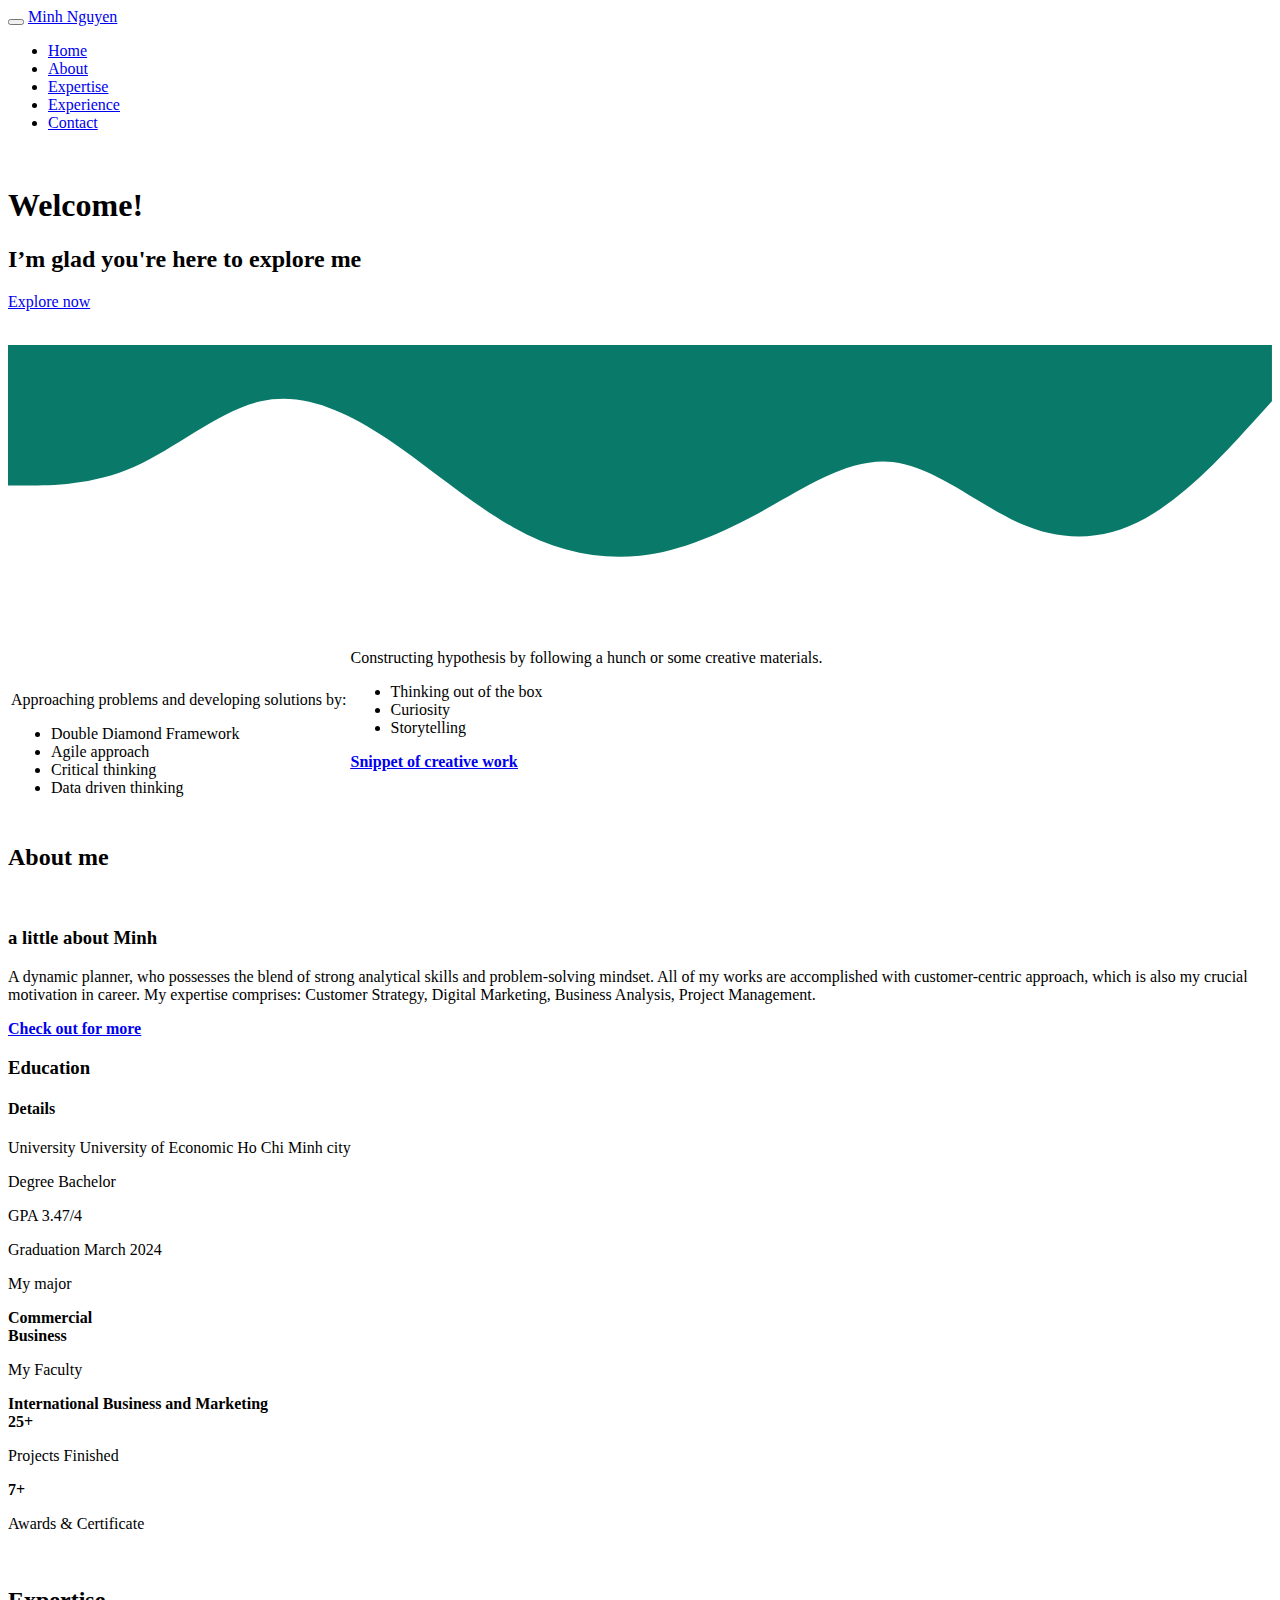
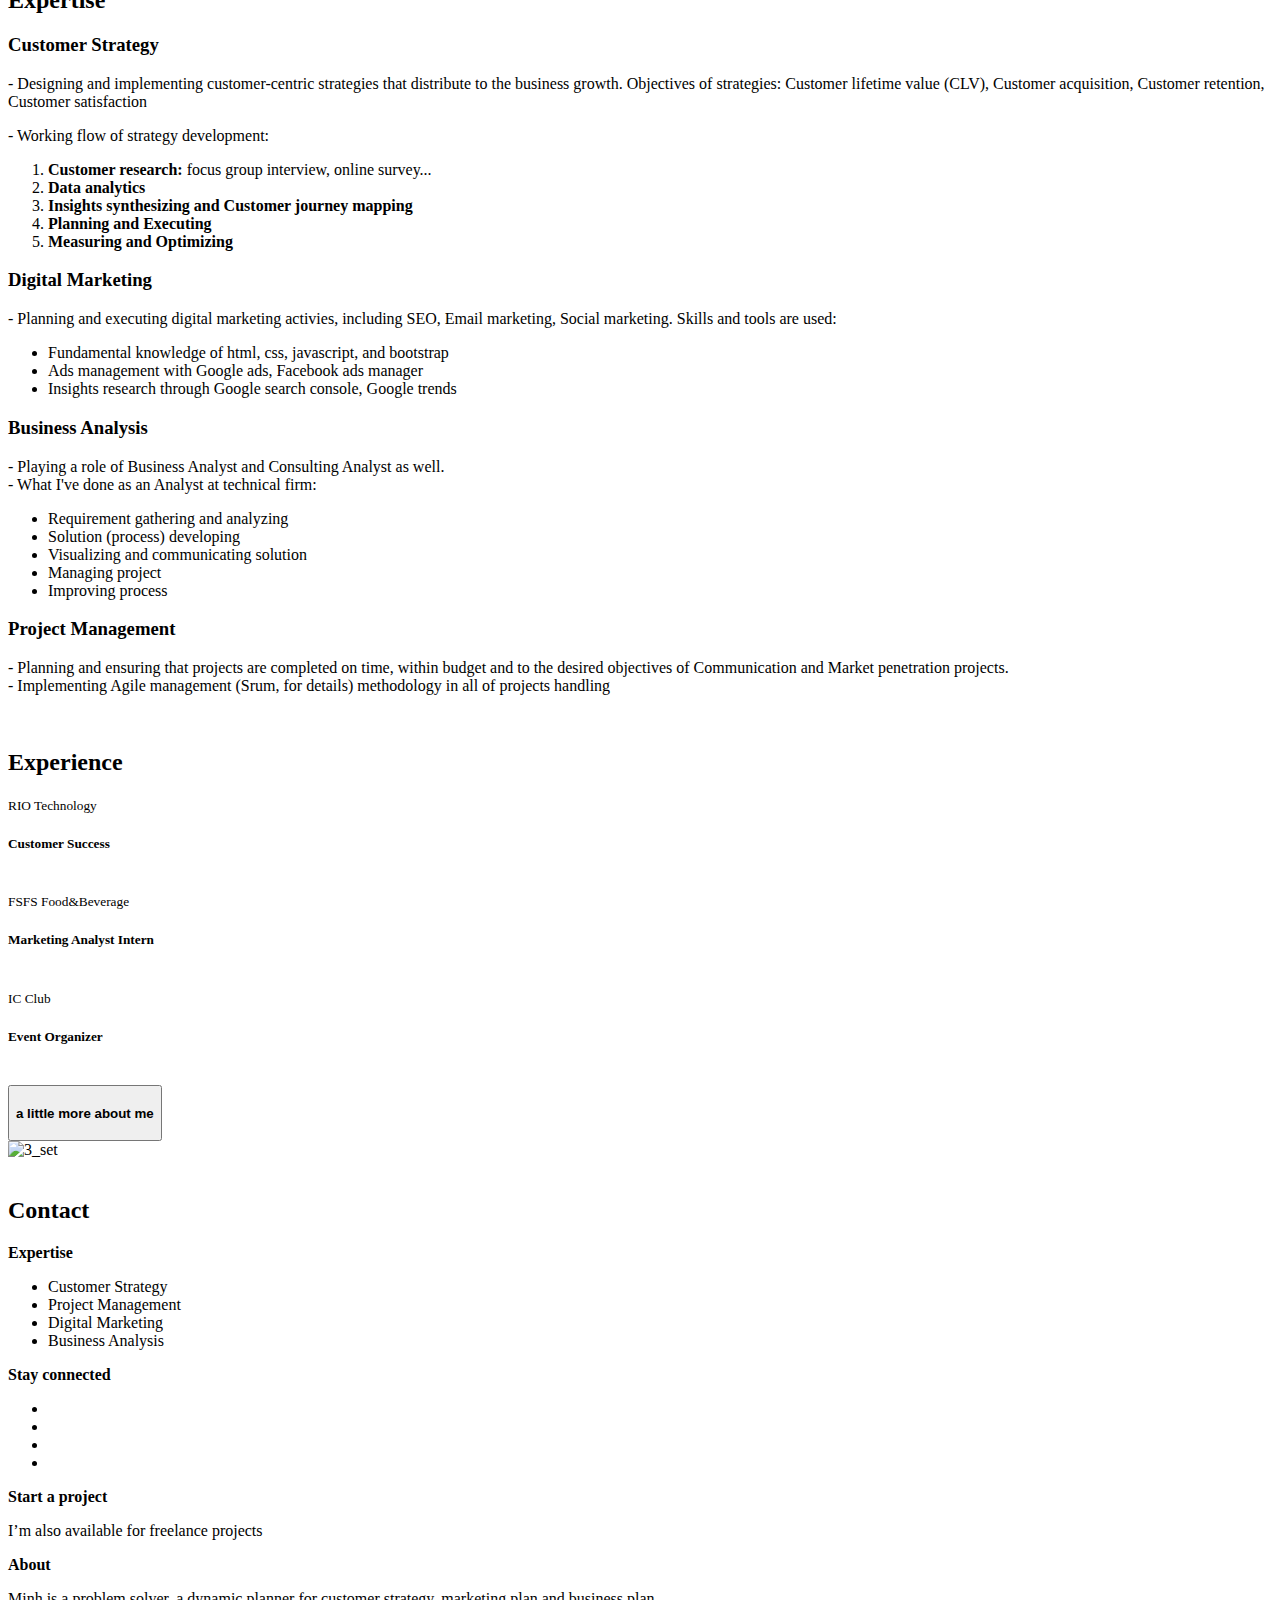
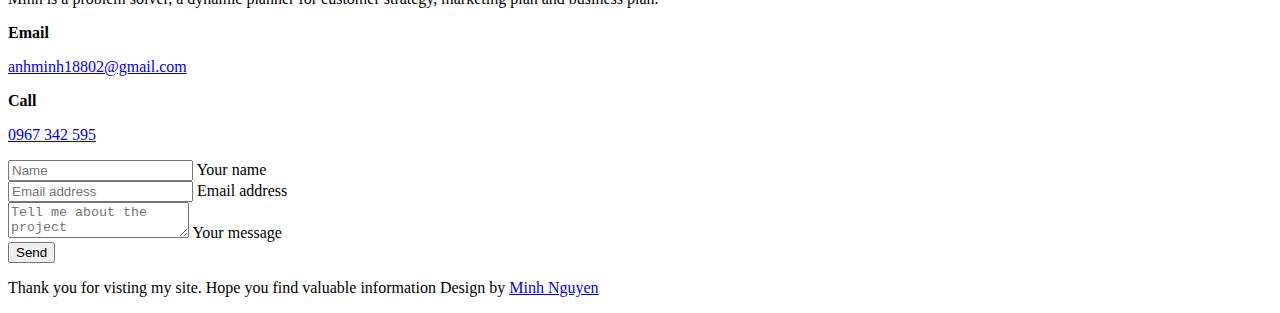
==== index.html @ 09616952 "Add files via upload" ====
<!doctype html>
<html lang="en">
    <head>
        <meta charset="utf-8">
        <meta name="viewport" content="width=device-width, initial-scale=1">

        <meta name="description" content="">
        <meta name="author" content="TemplateMo">

        <title>First Portfolio Bootstrap 5 Theme</title>

        <!-- CSS FILES -->
        <link rel="preconnect" href="https://fonts.googleapis.com">
        
        <link rel="preconnect" href="https://fonts.gstatic.com" crossorigin>
        
        <link href="https://fonts.googleapis.com/css2?family=DM+Sans:wght@400;500;700&display=swap" rel="stylesheet">

        <link href="css/bootstrap.min.css" rel="stylesheet">

        <link href="css/bootstrap-icons.css" rel="stylesheet">

        <link href="css/magnific-popup.css" rel="stylesheet">

        <link href="css/templatemo-first-portfolio-style.css" rel="stylesheet">
        
    </head>

<!--body-->




    
    <body>

        <section class="preloader">
            <div class="spinner">
                <span class="spinner-rotate"></span>    
            </div>
        </section>

        <!--Navigation bar-->

        <nav class="navbar navbar-expand-lg">
            <div class="container">

                <button class="navbar-toggler" type="button" data-bs-toggle="collapse" data-bs-target="#navbarNav" aria-controls="navbarNav" aria-expanded="false" aria-label="Toggle navigation">
                    <span class="navbar-toggler-icon"></span>
                </button>

                <a href="index.html" class="navbar-brand mx-auto mx-lg-0">Minh Nguyen</a>

               

                <div class="collapse navbar-collapse" id="navbarNav">
                    <ul class="navbar-nav ms-lg-5">
                        <li class="nav-item">
                            <a class="nav-link click-scroll" href="#home_section">Home</a>
                        </li>

                        <li class="nav-item">
                            <a class="nav-link click-scroll" href="#about_section">About</a>
                        </li>

                        <li class="nav-item">
                            <a class="nav-link click-scroll" href="#expertises_section">Expertise</a>
                        </li>

                        <li class="nav-item">
                            <a class="nav-link click-scroll" href="#experiences_section">Experience</a>
                        </li>

                        <li class="nav-item">
                            <a class="nav-link click-scroll" href="#contact_section">Contact</a>
                        </li>
                    </ul>
                    
                </div>

            </div>
        </nav>


        <main>

            <section class="hero d-flex justify-content-center align-items-center" id="home_section">
                <div class="container">
                    <div class="row">

                        <div class="col-lg-7 col-12">
                            <div class="hero-text">
                                <div class="hero-title-wrap d-flex align-items-center mb-4">
                                    <img src="images/avt_chat.jpg" class="avatar-image avatar-image-large img-fluid" alt="">

                                    <h1 class="hero-title ms-3 mb-0">Welcome!</h1>
                                </div>

                                <h2 class="mb-4">I’m glad you're here to explore me</h2>
                                <p class="mb-4"><a class="custom-btn btn custom-link" href="#about_section">Explore now</a></p>
                            </div>
                        </div>

                        <div class="col-lg-5 col-12 position-relative">
                            <div class="hero-image-wrap"></div>
                            <img src="images/avt_standing.png" class="hero-image img-fluid" alt="">
                        </div>

                    </div>
                </div>

                <svg xmlns="http://www.w3.org/2000/svg" viewBox="0 0 1440 320"><path fill="#097969" fill-opacity="1" d="M0,160L24,160C48,160,96,160,144,138.7C192,117,240,75,288,64C336,53,384,75,432,106.7C480,139,528,181,576,208C624,235,672,245,720,240C768,235,816,213,864,186.7C912,160,960,128,1008,133.3C1056,139,1104,181,1152,202.7C1200,224,1248,224,1296,197.3C1344,171,1392,117,1416,90.7L1440,64L1440,0L1416,0C1392,0,1344,0,1296,0C1248,0,1200,0,1152,0C1104,0,1056,0,1008,0C960,0,912,0,864,0C816,0,768,0,720,0C672,0,624,0,576,0C528,0,480,0,432,0C384,0,336,0,288,0C240,0,192,0,144,0C96,0,48,0,24,0L0,0Z"></path></svg>
            </section>


            <section class="about section-padding" id="about_section">
                <div class="container">
                    <div class="row">

                        <div class="col-lg-6 col-12">
                            <table>
                                <tr>
                                    <td class="logical">
                                        <div class="section-title-compare d-flex flex-fill left-content-end align-items-center mb-3">
                                            <p style="color: white;"><b>How logical I am</b></p>
                                        </div>
                                        <p>Approaching problems and developing solutions by:</p>
                                        <ul>
                                            <li>Double Diamond Framework</li>
                                            <li>Agile approach</li>
                                            <li>Critical thinking</li>
                                            <li>Data driven thinking</li>
                                        </ul>
                                    </td>
                                    <td class="creative">
                                        <p>Constructing hypothesis by following a hunch or some creative materials.</p>
                                        <ul>
                                            <li>Thinking out of the box</li>
                                            <li>Curiosity</li>
                                            <li>Storytelling</li>
                                        </ul>
                                        <p><b><u><a href="https://www.linkedin.com/feed/update/urn:li:activity:7184169404530614272/">Snippet of creative work</a></u></b></p>
                                        <div class="section-title-compare d-flex flex-row-reverse bd-highlight mb-3">
                                            <p style="color: white;"><b>How creative I am</b></p>
                                        </div>
                                    </td>
                                </tr>
                            </table>
                        </div>

                        <div class="col-lg-6 col-12 mt-5 mt-lg-0">
                            <div class="about-thumb">

                                <div class="section-title-wrap d-flex justify-content-end align-items-center mb-4">
                                    <h2 class="text-white me-4 mb-0">About me</h2>

                                    <img src="images/avt_chat.jpg" class="avatar-image img-fluid" alt="">
                                </div>

                                <h3 class="pt-2 mb-3">a little about Minh</h3>

                                <p>A dynamic planner, who possesses the blend of strong analytical skills and problem-solving mindset. All of my works are accomplished with customer-centric approach, which is also my crucial motivation in career. My expertise comprises: Customer Strategy, Digital Marketing, Business Analysis, Project Management.</p>
                                <a href="#expertises_section"><b><u>Check out for more</u></b></a>
                            </div>
                        </div>

                    </div>
                </div>
            </section>
            
            <!----Education section---->

            <section class="featured section-padding">
                <div class="container">
                    <div class="row">
                        <h3 class="text-center mb-5">Education</h3>
                        <div class="col-lg-6 col-12">
                            <div class="profile-thumb">
                                <div class="profile-title">
                                    <h4 class="mb-0">Details</h4>
                                </div>

                                <div class="profile-body">
                                    <p>
                                        <span class="profile-small-title">University</span> 
                                        <span>University of Economic Ho Chi Minh city</span>
                                    </p>

                                    <p>
                                        <span class="profile-small-title">Degree</span> 
                                        <span>Bachelor</span>
                                    </p>

                                    <p>
                                        <span class="profile-small-title">GPA</span> 
                                        <span>3.47/4</span>
                                    </p>

                                    <p>
                                        <span class="profile-small-title">Graduation</span> 
                                         <span>March 2024</span>
                                    </p>

                                </div>
                            </div>
                        </div>

                        <div class="col-lg-6 col-12 mt-5 mt-lg-0">
                            <div class="about-thumb">
                                <div class="row">
                                    <div class="col-lg-6 col-6 featured-border-bottom py-2">
                                        <p class="featured-text">My major</p>
                                        <strong class="featured-header">Commercial <br>Business</strong>

                                        
                                    </div>

                                    <div class="col-lg-6 col-6 featured-border-start featured-border-bottom ps-5 py-2">
                                        <p class="featured-text">My Faculty</p>
                                        <strong class="featured-header">International Business and Marketing</strong>

                                        
                                    </div>

                                    <div class="col-lg-6 col-6 pt-4">
                                        
                                        <strong class="featured-numbers">25+</strong>
                                        <p class="featured-text">Projects Finished</p>
                                        
                                    </div>

                                    <div class="col-lg-6 col-6 featured-border-start ps-5 pt-4">
                                        <strong class="featured-numbers">7+</strong>

                                        <p class="featured-text">Awards & Certificate</p>
                                    </div>
                                </div>
                            </div>
                        </div>

                    </div>
                </div>
            </section>
            
            <!-- ======= Expertise section ======= -->

            <section class="services section-padding" id="expertises_section">
                <div class="container">
                    <div class="row">

                        <div class="services-block col-lg-10 col-12 mx-auto">
                            <div class="section-title-wrap d-flex justify-content-center align-items-center mb-5">
                                <img src="images/expertises_logo.jpg" class="avatar-image img-fluid" alt="">

                                <h2 class="text-white ms-4 mb-0">Expertise</h2>
                            </div>

                            <div class="row pt-lg-5">
                                <div class="col-lg-6 col-12">
                                    <div class="services-thumb">
                                        <div class="d-flex flex-wrap align-items-center border-bottom mb-4 pb-3">
                                            <h3 class="mb-0">Customer Strategy</h3>
                                        </div>

                                        <p>- Designing and implementing customer-centric strategies that distribute to the business growth. Objectives of strategies: Customer lifetime value (CLV), Customer acquisition, Customer retention, Customer satisfaction
                                            </p>
                                        <p> - Working flow of strategy development:
                                            <ol>
                                                <li><b>Customer research:</b> focus group interview, online survey...</li>
                                                <li><b>Data analytics</b> </li>
                                                <li><b>Insights synthesizing and Customer journey mapping</b></li>
                                                <li><b>Planning and Executing</b></li>
                                                <li><b>Measuring and Optimizing</b></li>
                                            </ol>
                                        </p>

                                        <div class="services-icon-wrap d-flex justify-content-center align-items-center">
                                            <i class="services-icon bi-lightbulb"></i>
                                        </div>
                                    </div>
                                </div>

                                

                                <div class="col-lg-6 col-12">
                                    <div class="services-thumb">
                                        <div class="d-flex flex-wrap align-items-center border-bottom mb-4 pb-3">
                                            <h3 class="mb-0">Digital Marketing</h3>
                                        </div>

                                        <p>- Planning and executing digital marketing activies, including SEO, Email marketing, Social marketing. Skills and tools are used:
                                            <ul>
                                            <li>Fundamental knowledge of html, css, javascript, and bootstrap</li>
                                            <li>Ads management with Google ads, Facebook ads manager</li>
                                            <li>Insights research through Google search console, Google trends</li>
                                        </ul>
                                    </p>

                                        <div class="services-icon-wrap d-flex justify-content-center align-items-center">
                                            <i class="services-icon bi-phone"></i>
                                        </div>
                                    </div>
                                </div>
                                <div class="col-lg-6 col-12">
                                    <div class="services-thumb services-thumb-up">
                                        <div class="d-flex flex-wrap align-items-center border-bottom mb-4 pb-3">
                                            <h3 class="mb-0">Business Analysis</h3>
                                        </div>

                                        <p>- Playing a role of Business Analyst and Consulting Analyst as well.
                                            <br>- What I've done as an Analyst at technical firm:
                                        </p>
                                        <ul>
                                            <li>Requirement gathering and analyzing</li>
                                            <li>Solution (process) developing</li>
                                            <li>Visualizing and communicating solution</li>
                                            <li>Managing project</li>
                                            <li>Improving process</li>
                                        </ul>

                                        <div class="services-icon-wrap d-flex justify-content-center align-items-center">
                                            <i class="services-icon bi-bar-chart-line"></i>
                                        </div>
                                    </div>
                                </div>
                                <div class="col-lg-6 col-12">
                                    <div class="services-thumb services-thumb-up">
                                        <div class="d-flex flex-wrap align-items-center border-bottom mb-4 pb-3">
                                            <h3 class="mb-0">Project Management</h3>
                                        </div>

                                        <p>- Planning and ensuring that projects are completed on time, within budget and to the desired objectives of Communication and Market penetration projects.
                                            <br>- Implementing Agile management (Srum, for details) methodology in all of projects handling </p>

                                        <div class="services-icon-wrap d-flex justify-content-center align-items-center">
                                            <i class="services-icon bi-clipboard-data"></i>
                                        </div>
                                    </div>
                                </div>
                                
                            </div>
                        </div>
                    </div>
                </div>
            </section>

            <!-----Experiences section----->

            <section class="projects section-padding" id="experiences_section">
                <div class="container">
                    <div class="row">

                        <div class="col-lg-8 col-md-8 col-12 ms-auto">
                            <div class="section-title-wrap d-flex justify-content-center align-items-center mb-4">
                                <img src="images/white-desk-work-study-aesthetics.jpg" class="avatar-image img-fluid" alt="">

                                <h2 class="text-white ms-4 mb-0">Experience</h2>
                            </div>
                        </div>

                        <div class="clearfix"></div>

                        <div class="col-lg-4 col-md-6 col-12">
                            <div class="projects-thumb">
                                <div class="projects-info">
                                    <small class="projects-tag">RIO Technology</small>

                                    <h5 class="projects-title">Customer Success</h5>
                                </div>

                                <a href="images/projects/RIO_exp-01-01.png" class="popup-image"> <!--pop up as click-->
                                    <img src="images/projects/RIO_tech.jpg" class="projects-image img-fluid" alt="">
                                </a>
                            </div>
                        </div>

                        <div class="col-lg-4 col-md-6 col-12">
                            <div class="projects-thumb">
                                <div class="projects-info">
                                    <small class="projects-tag">FSFS Food&Beverage</small>

                                    <h5 class="projects-title">Marketing Analyst Intern</h5>
                                </div>

                                <a href="images/projects/FS_exp-02-02.png" class="popup-image"> <!--pop up as click-->
                                    <img src="images/projects/FSFS.jpg" class="projects-image img-fluid" alt="">
                                </a>
                            </div>
                        </div>

                        <div class="col-lg-4 col-md-6 col-12">
                            <div class="projects-thumb">
                                <div class="projects-info">
                                    <small class="projects-tag">IC Club</small>

                                    <h5 class="projects-title">Event Organizer</h5>
                                </div>

                                <a href="images/projects/IC_exp-03.png" class="popup-image"> <!--pop up as click-->
                                    <img src="images/projects/IC_logo.png" class="projects-image img-fluid" alt="">
                                </a>
                            </div>
                        </div>

                    </div>
                </div>
            </section>

            <!--Skillset section-->
        
            <section class="skillset-section">
                <div class="container">
                    <div class="row">
                        <div class="col-lg-10 col-12 mx-auto">
                            <div class="section-title-wrap d-flex justify-content-center align-items-center mb-5">
                                <button onclick="toggleSection()"><h4 class="text-white ms-4 mb-0">a little more about me</h4><i class="bi bi-arrow-down-square-fill" alt="double click to read details" title="double click to read details"></i></button> 
                            </div>
                            <div class="row" id="skillset">
                                <div class="col-lg-6 col-12">
                                    <img src="images/projects/3_set-01.png" id="skillset-img" alt="3_set" >
                                </div>
                            </div>  
                        </div>
                    </div>
                </div>
            </section>

            <!----Contact section---->

            <section class="contact section-padding" id="contact_section">
                    <div class="container">
                        <div class="row">

                            <div class="col-lg-6 col-md-8 col-12">
                                <div class="section-title-wrap d-flex justify-content-center align-items-center mb-5">
                                    <img src="images/aerial-view-man-using-computer-laptop-wooden-table.jpg" class="avatar-image img-fluid" alt="">

                                    <h2 class="text-white ms-4 mb-0">Contact</h2>
                                </div>
                            </div>

                            <div class="clearfix"></div>

                            <div class="col-lg-3 col-md-6 col-12 pe-lg-0">
                                <div class="contact-info contact-info-border-start d-flex flex-column">
                                    <strong class="site-footer-title d-block mb-3">Expertise</strong>

                                    <ul class="footer-menu">
                                        <li class="footer-menu-item footer-menu-link">Customer Strategy</li>

                                        <li class="footer-menu-item footer-menu-link">Project Management</li>

                                        <li class="footer-menu-item footer-menu-link">Digital Marketing</li>

                                        <li class="footer-menu-item footer-menu-link">Business Analysis</li>
                                    </ul>

                                    <strong class="site-footer-title d-block mt-4 mb-3">Stay connected</strong>

                                    <ul class="social-icon">

                                        <li class="social-icon-item"><a href="https://www.linkedin.com/in/minh-nguyen-vo-anh/" class="social-icon-link bi-linkedin"></a></li>

                                        <li class="social-icon-item"><a href="https://github.com/Mkingmin" class="social-icon-link bi-github"></a></li>

                                        <li class="social-icon-item"><a href="https://www.facebook.com/minh.nguyenvoanh/" class="social-icon-link bi-facebook"></a></li>

                                        <li class="social-icon-item"><a href="https://www.instagram.com/mking_min?fbclid=IwZXh0bgNhZW0CMTAAAR1XMGoor-mTgsKiQ2ZWfreuxeOD00Z6ZRJtM9dYwI2BPaMhK460hawrGe4_aem_AYfyRQO_meGdITIycP0tZjbP0UVt4O-9kIJfdXsWKt0HMM02sOp243Dgr2IB9KeftfwR95ZVk-xSJuPpXApISEJR" class="social-icon-link bi-instagram"></a></li>
                                    </ul>

                                    <strong class="site-footer-title d-block mt-4 mb-3">Start a project</strong>

                                    <p class="mb-0">I’m also available for freelance projects</p>
                                </div>
                            </div>

                            <div class="col-lg-3 col-md-6 col-12 ps-lg-0">
                                <div class="contact-info d-flex flex-column">
                                    <strong class="site-footer-title d-block mb-3">About</strong>

                                    <p class="mb-2">
                                        Minh is a problem solver, a dynamic planner for customer strategy, marketing plan and business plan.
                              </p>

                                    <strong class="site-footer-title d-block mt-4 mb-3">Email</strong>

                                    <p>
                                        <a href="mailto:hello@josh.design">
                                            anhminh18802@gmail.com
                                        </a>
                                    </p>

                                    <strong class="site-footer-title d-block mt-4 mb-3">Call</strong>

                                    <p class="mb-0">
                                        <a href="tel: 120-240-9600">
                                            0967 342 595
                                        </a>
                                    </p>
                                </div>
                            </div>

                            <div class="col-lg-6 col-12 mt-5 mt-lg-0">
                                <form action="#" method="get" class="custom-form contact-form" role="form">
                                    <div class="row">
                                        <div class="col-lg-6 col-md-6 col-12">
                                            <div class="form-floating">
                                                <input type="text" name="name" id="name" class="form-control" placeholder="Name" required="">
                                                
                                                <label for="floatingInput">Your name</label>
                                            </div>
                                        </div>

                                        <div class="col-lg-6 col-md-6 col-12"> 
                                            <div class="form-floating">
                                                <input type="email" name="email" id="email" pattern="[^ @]*@[^ @]*" class="form-control" placeholder="Email address" required="">
                                                
                                                <label for="floatingInput">Email address</label>
                                            </div>
                                        </div>
                                            

                                        <div class="col-lg-12 col-12">
                                            <div class="form-floating">
                                                <textarea class="form-control" id="message" name="message" placeholder="Tell me about the project"></textarea>
                                                
                                                <label for="floatingTextarea">Your message</label>
                                            </div>
                                        </div>

                                        <div class="col-lg-3 col-12 ms-auto">
                                            <button type="submit" class="form-control">Send</button>
                                        </div>

                                    </div>
                                </form>
                            </div>

                        </div>
                    </div>
                </div>
            </section>

        </main>

        <!-- Footer-->
        <footer class="site-footer">
            <div class="container">
                <div class="row">

                    <div class="col-lg-12 col-12">
                        <div class="copyright-text-wrap">
                            <p class="mb-0">
                                <span class="copyright-text">Thank you for visting my site. Hope you find valuable information</span>
                                Design by
                                <a rel="sponsored" href="https://www.linkedin.com/in/minh-nguyen-vo-anh/" target="_blank"><u>Minh Nguyen</u></a>
                            </p>
                        </div>
                    </div>

                </div>
            </div>
        </footer>

        <!-- JAVASCRIPT FILES -->
        <script src="js/jquery.min.js"></script>
        <script src="js/bootstrap.min.js"></script>
        <script src="js/jquery.sticky.js"></script>
        <script src="js/click-scroll.js"></script>
        <script src="js/jquery.magnific-popup.min.js"></script>
        <script src="js/magnific-popup-options.js"></script>
        <script src="js/custom.js"></script>
        <script src="js/click-button.js"></script>
    </body>
</html>
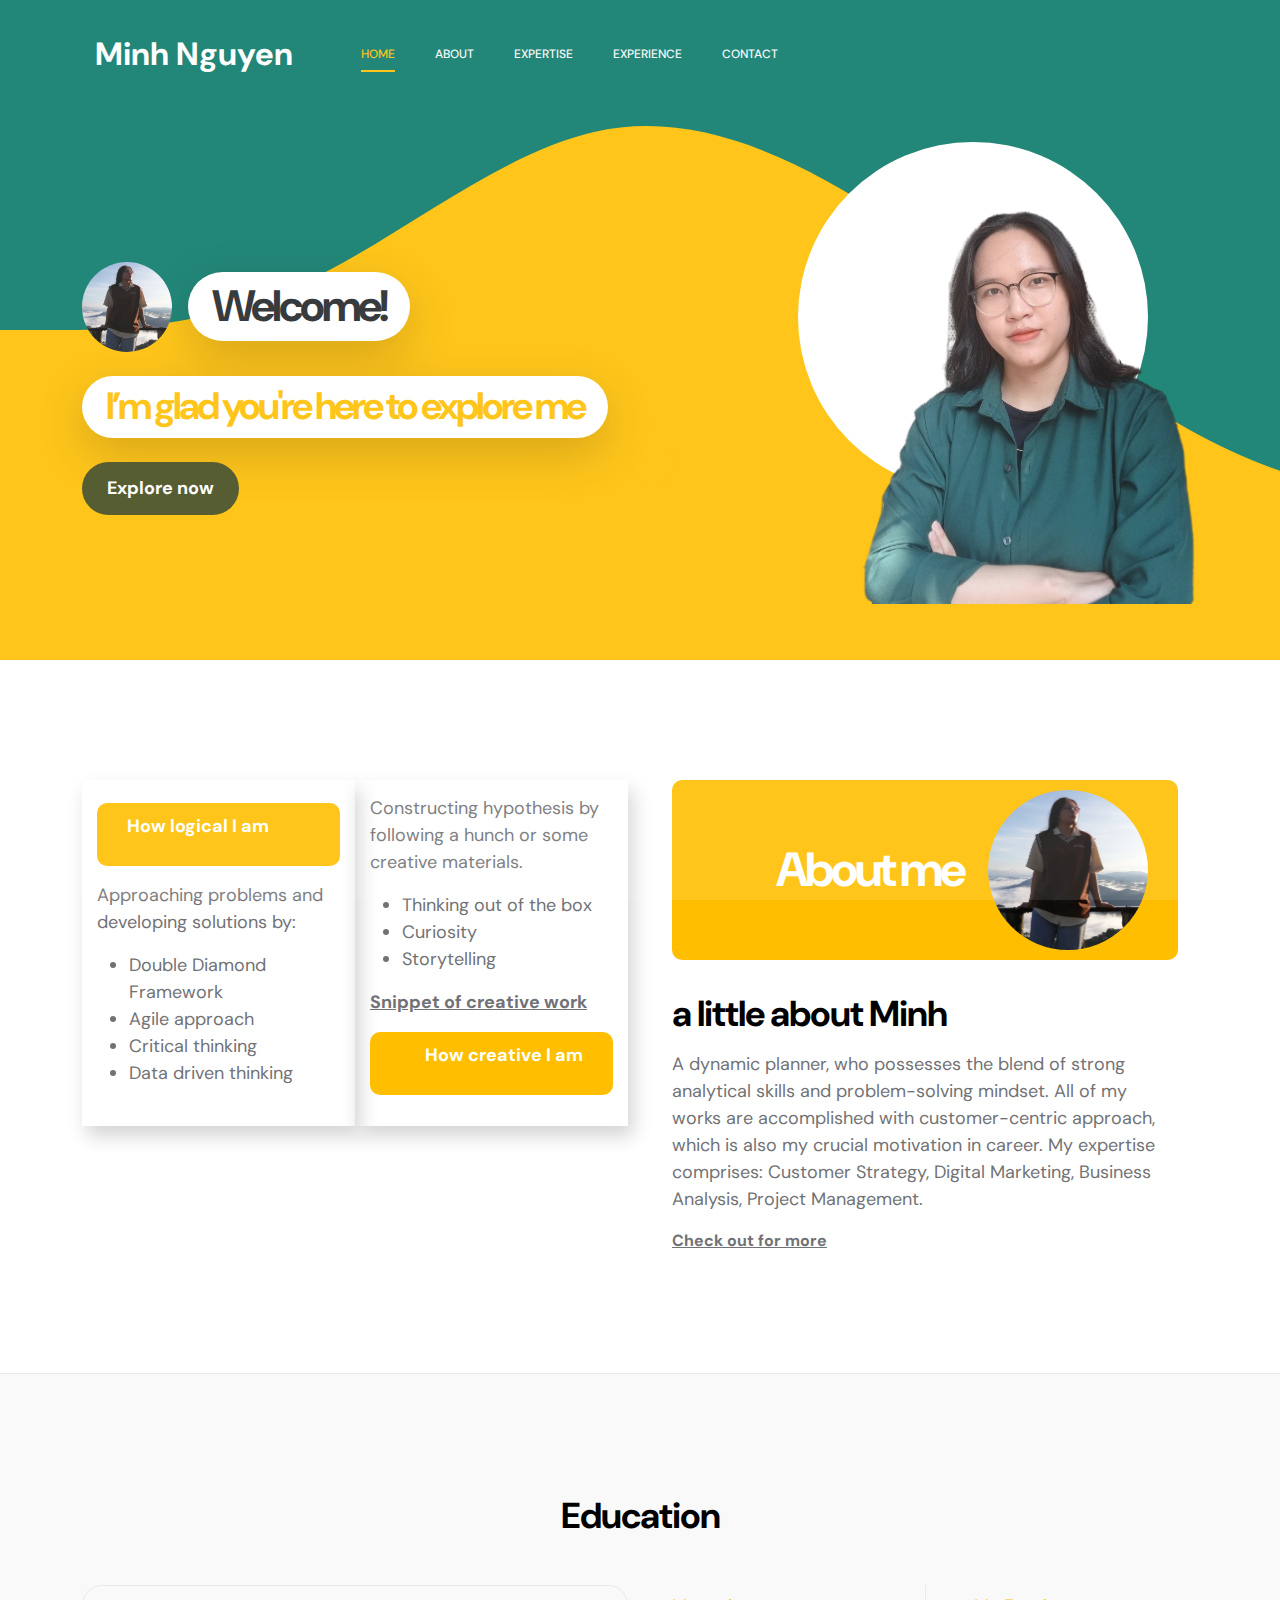
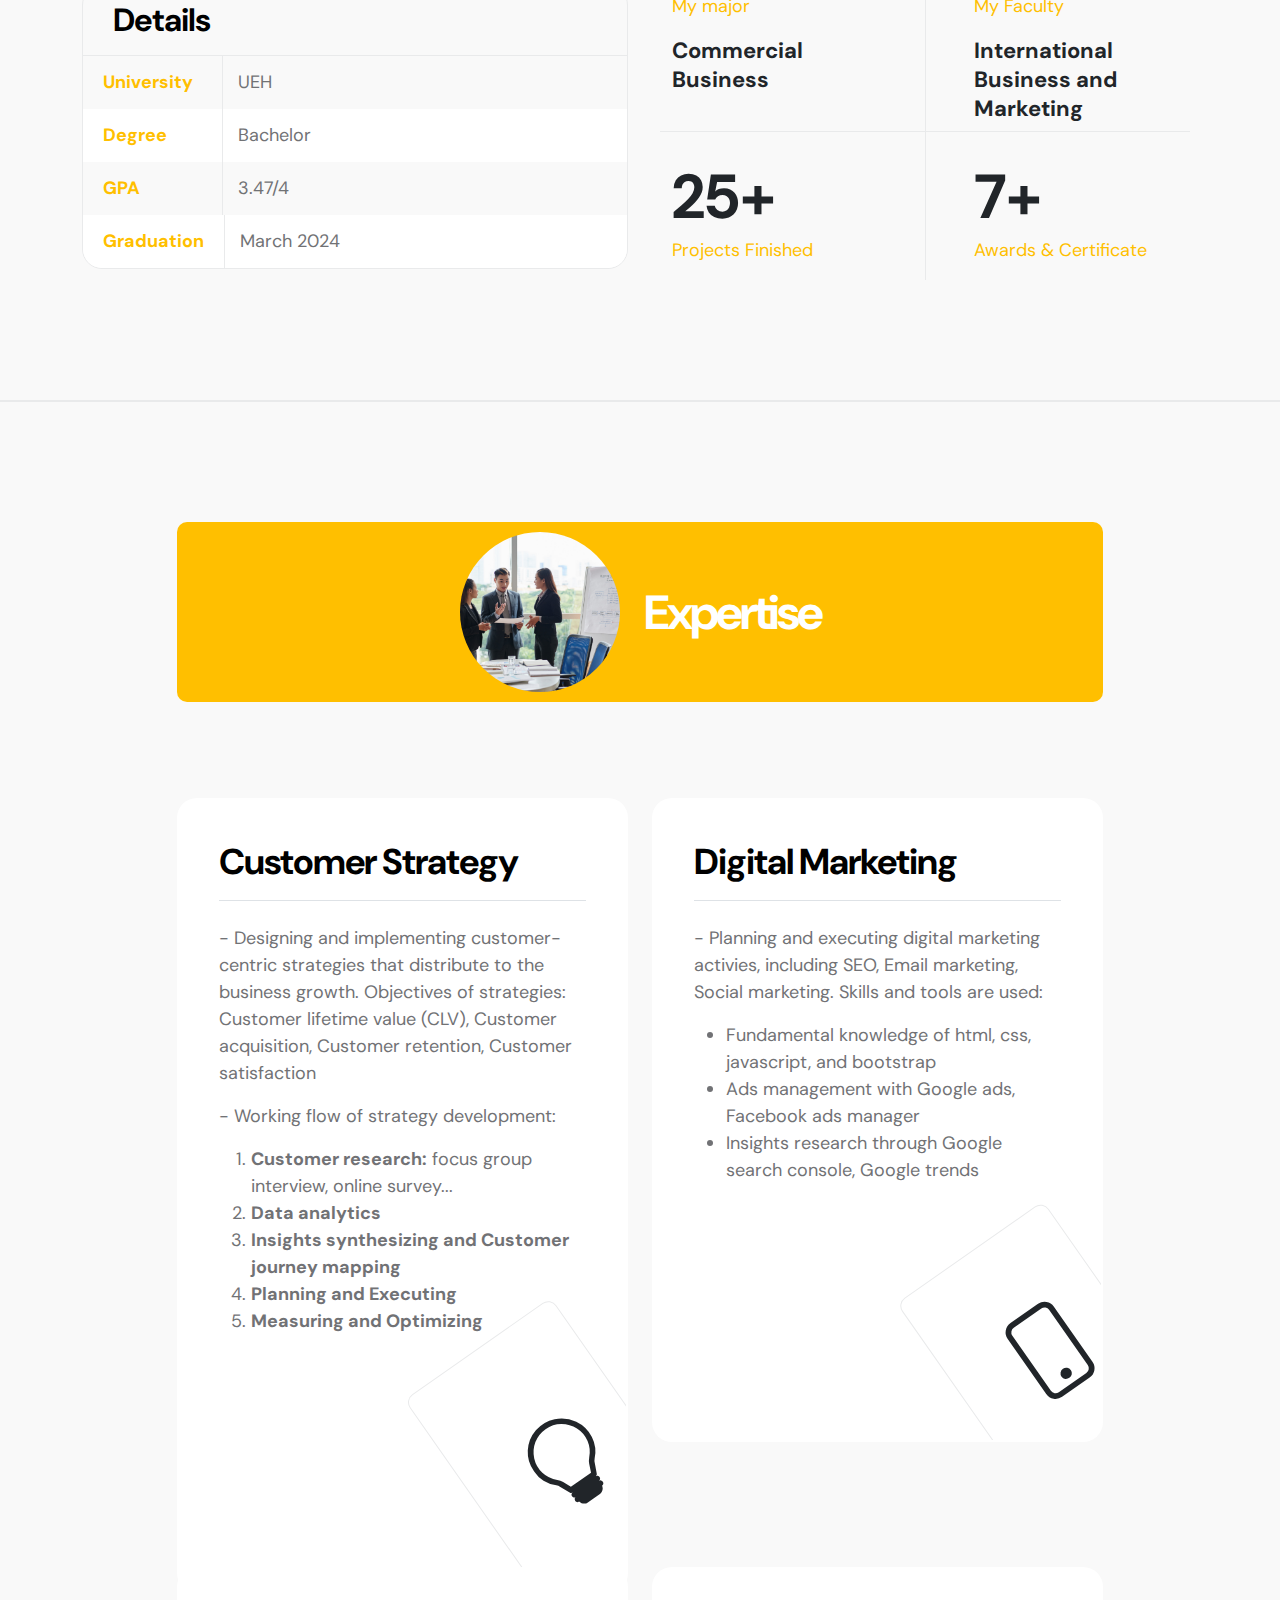
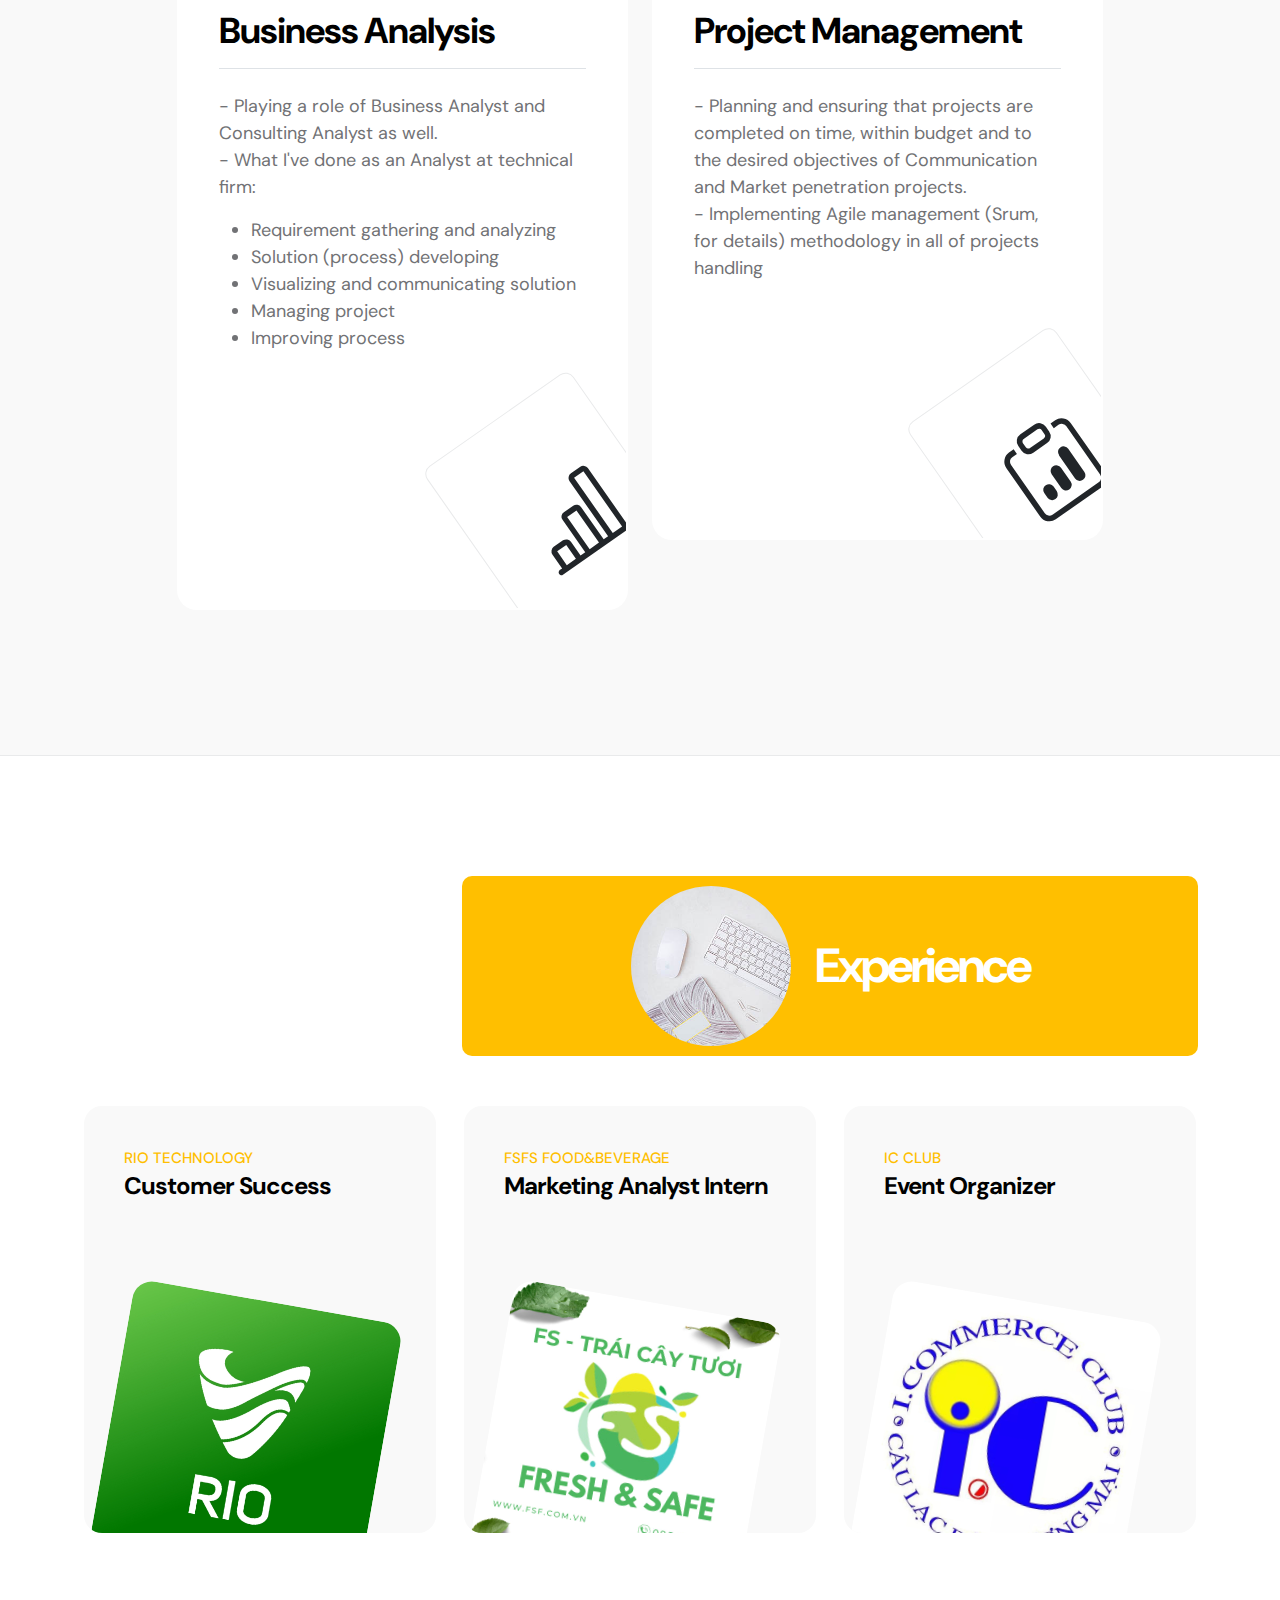
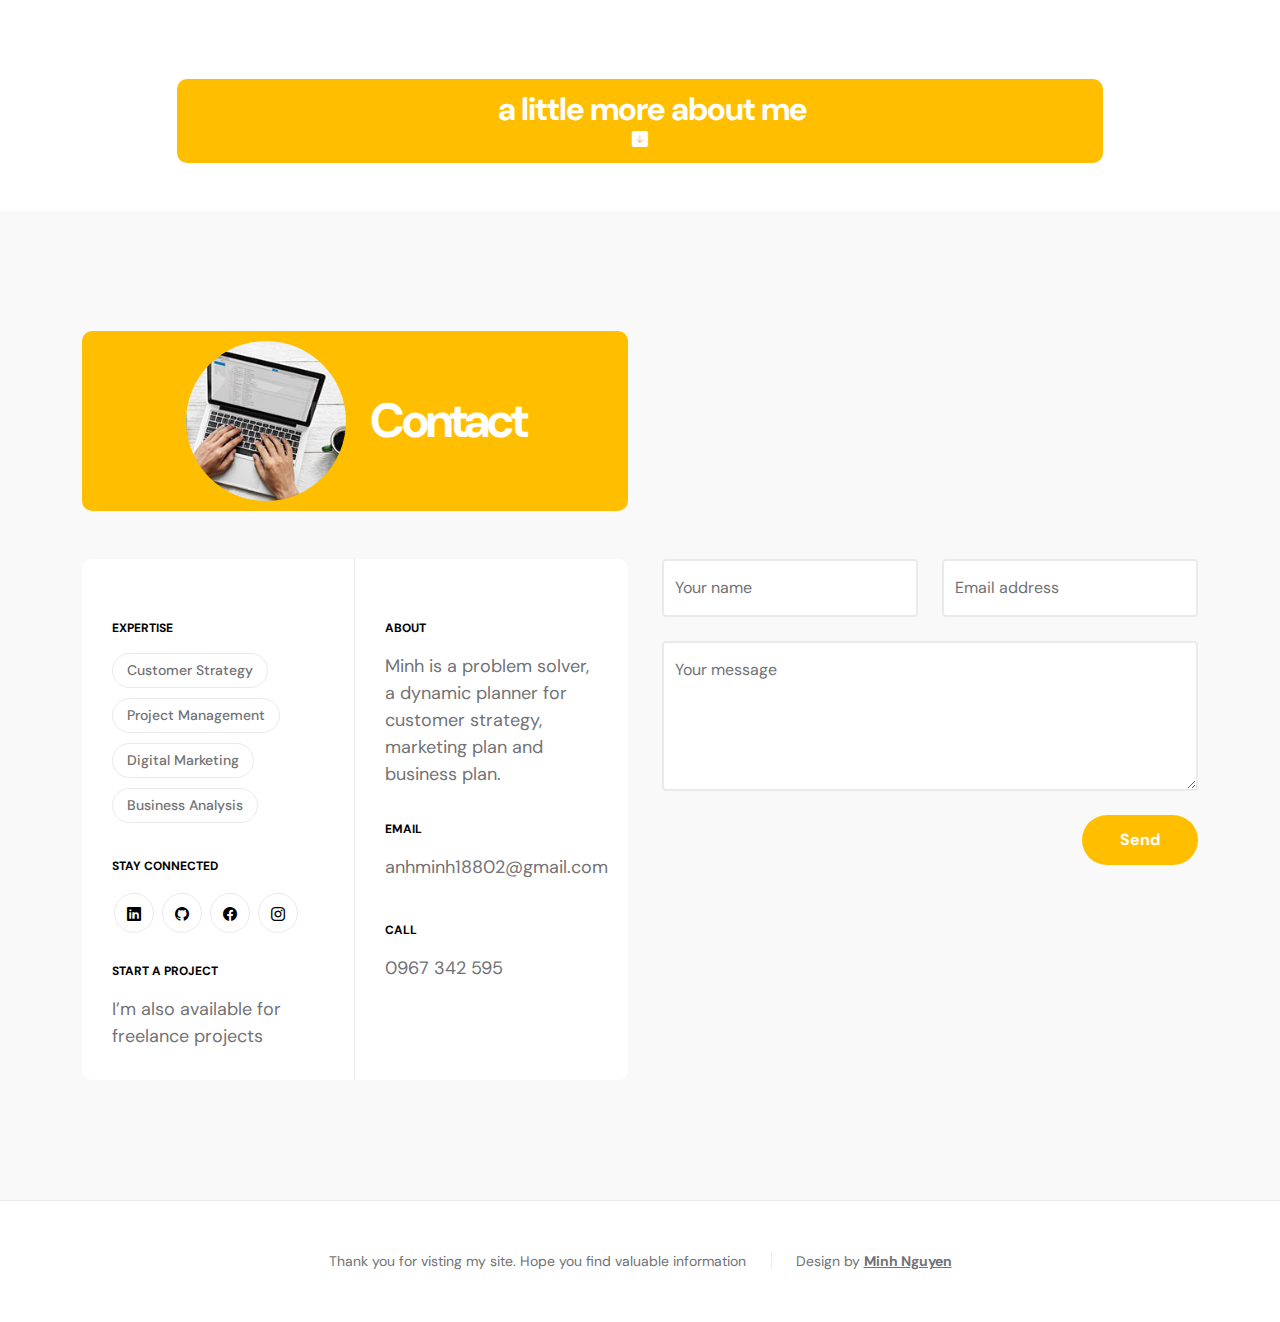
==== commit 2202f461: "Add files via upload" ====
--- a/index.html
+++ b/index.html
@@ -7,9 +7,10 @@
         <meta name="description" content="">
         <meta name="author" content="TemplateMo">
 
-        <title>First Portfolio Bootstrap 5 Theme</title>
+        <title>Mking Portfolio</title>
 
         <!-- CSS FILES -->
+        <link rel="icon" type="image/x-icon" href="images/logo_icon-02.png">
         <link rel="preconnect" href="https://fonts.googleapis.com">
         
         <link rel="preconnect" href="https://fonts.gstatic.com" crossorigin>
@@ -183,7 +184,7 @@
                                 <div class="profile-body">
                                     <p>
                                         <span class="profile-small-title">University</span> 
-                                        <span>University of Economic Ho Chi Minh city</span>
+                                        <span>UEH</span>
                                     </p>
 
                                     <p>
--- a/css/templatemo-first-portfolio-style.css
+++ b/css/templatemo-first-portfolio-style.css
@@ -0,0 +1,1249 @@
+/*---------------------------------------
+  CUSTOM PROPERTIES ( VARIABLES )             
+-----------------------------------------*/
+:root {
+  --white-color:                  #ffffff;
+  --primary-color:                #454B1B;
+  --secondary-color:              #FFBF00;
+  --section-bg-color:             #f9f9f9;
+  --dark-color:                   #000000;
+  --p-color:                      #717275;
+  --border-color:                 #e9eaeb;
+  --featured-border-color:        #727aab;
+
+  --body-font-family:             'DM Sans', sans-serif;
+
+  --h1-font-size:                 62px;
+  --h2-font-size:                 48px;
+  --h3-font-size:                 36px;
+  --h4-font-size:                 32px;
+  --h5-font-size:                 24px;
+  --h6-font-size:                 22px;
+  --p-font-size:                  18px;
+  --menu-font-size:               12px;
+  --copyright-font-size:          14px;
+
+  --border-radius-large:          100px;
+  --border-radius-medium:         20px;
+  --border-radius-small:          10px;
+
+  --font-weight-normal:           400;
+  --font-weight-medium:           500;
+  --font-weight-bold:             700;
+}
+
+body {
+    background: var(--white-color);
+    font-family: var(--body-font-family); 
+}
+
+
+/*---------------------------------------
+  TYPOGRAPHY               
+-----------------------------------------*/
+
+h2,
+h3,
+h4,
+h5,
+h6 {
+  color: var(--dark-color);
+}
+
+h1,
+h2,
+h3,
+h4,
+h5,
+h6 {
+  font-weight: var(--font-weight-bold);
+  letter-spacing: -1px;
+}
+
+h1 {
+  font-size: var(--h1-font-size);
+  letter-spacing: -3px;
+}
+
+h2 {
+  font-size: var(--h2-font-size);
+  color: var(--secondary-color);
+  letter-spacing: -3px;
+}
+
+h3 {
+  font-size: var(--h3-font-size);
+}
+
+h4 {
+  font-size: var(--h4-font-size);
+}
+
+h5 {
+  font-size: var(--h5-font-size);
+  line-height: normal;
+}
+
+h6 {
+  font-size: var(--h6-font-size);
+}
+
+p {
+  color: var(--p-color);
+  font-size: var(--p-font-size);
+  font-weight: var(--font-weight-normal);
+}
+
+ul li {
+  color: var(--p-color);
+  font-size: var(--p-font-size);
+  font-weight: var(--font-weight-normal);
+}
+ul li .nav-item{
+  color: var(--p-color);
+  font-size: 16px;
+  font-weight: var(--font-weight-normal);
+}
+ol li{
+  color: var(--p-color);
+  font-size: var(--p-font-size);
+  font-weight: var(--font-weight-normal);
+}
+
+
+a, 
+button {
+  touch-action: manipulation;
+  transition: all 0.3s;
+}
+
+a {
+  color: var(--p-color);
+  text-decoration: none;
+}
+
+a:hover {
+  color: var(--secondary-color);
+}
+
+::selection {
+  background: var(--secondary-color);
+  color: var(--white-color);
+}
+
+::-moz-selection {
+  background: var(--secondary-color);
+  color: var(--white-color);
+}
+
+.section-padding {
+  padding-top: 120px;
+  padding-bottom: 120px;
+}
+
+b,
+strong {
+  font-weight: var(--font-weight-bold);
+}
+
+.section-title-wrap {
+  background: var(--secondary-color);
+  border-radius: var(--border-radius-small);
+  padding: 10px 30px;
+}
+.section-title-compare{
+  background: var(--secondary-color);
+  border-radius: var(--border-radius-small);
+  padding: 10px 30px;
+}
+
+
+/*---------------------------------------
+  AVATAR IMAGE               
+-----------------------------------------*/
+.avatar-image {
+  border-radius: var(--border-radius-large);
+  width: 160px;
+  height: 160px;
+  object-fit: cover;
+}
+
+.avatar-image-large {
+  width: 90.4px;
+  height: 90.4px;
+}
+
+
+/*---------------------------------------
+  PRE LOADER               
+-----------------------------------------*/
+.preloader {
+  position: fixed;
+  top: 0;
+  left: 0;
+  width: 100%;
+  height: 100%;
+  z-index: 99999;
+  display: flex;
+  flex-flow: row nowrap;
+  justify-content: center;
+  align-items: center;
+  background: none repeat scroll 0 0 var(--white-color);
+}
+
+.spinner {
+  border: 1px solid transparent;
+  border-radius: var(--border-radius-small);
+  position: relative;
+}
+
+.spinner:before {
+  content: '';
+  box-sizing: border-box;
+  position: absolute;
+  top: 50%;
+  left: 50%;
+  width: 45px;
+  height: 45px;
+  margin-top: -10px;
+  margin-left: -10px;
+  border-radius: 50%;
+  border: 1px solid var(--border-color);
+  border-top-color: var(--white-color);
+  animation: spinner .9s linear infinite;
+}
+
+@-webkit-@keyframes spinner {
+  to {transform: rotate(360deg);
+  }
+}
+
+@keyframes spinner {
+  to {transform: rotate(360deg);}
+}
+
+
+/*---------------------------------------
+  CUSTOM ICON               
+-----------------------------------------*/
+.navbar-icon {
+  background: var(--white-color);
+  border-radius: var(--border-radius-large);
+  color: var(--dark-color);
+  width: 47px;
+  height: 47px;
+  line-height: 47px;
+  text-align: center;
+}
+
+.is-sticky .navbar-icon {
+  background: var(--secondary-color);
+  color: var(--white-color);
+}
+
+.form-check-icon {
+  color: var(--secondary-color);
+}
+
+
+/*---------------------------------------
+  CUSTOM BUTTON               
+-----------------------------------------*/
+.custom-btn,
+.navbar .custom-btn {
+  font-size: var(--p-font-size);
+  font-weight: var(--font-weight-bold);
+}
+
+.navbar .custom-btn {
+  background: transparent;
+  border-width: 2px;
+  border-style: solid;
+  border-color: var(--white-color);
+  color: var(--white-color);
+  padding: 8px 22px;
+}
+
+.navbar .custom-btn:hover {
+  background: var(--white-color);
+  border-color: transparent;
+  color: var(--secondary-color);
+}
+
+.custom-btn {
+  background: var(--secondary-color);
+  border-radius: var(--border-radius-large);
+  color: var(--white-color);
+  font-weight: var(--font-weight-bold);
+  padding: 12px 24px;
+}
+
+.custom-btn:hover {
+  background: var(--primary-color);
+  box-shadow: 0 1rem 3rem rgba(0,0,0,.175);
+  color: var(--white-color);
+}
+
+.custom-border-btn {
+  background: transparent;
+  border: 2px solid var(--border-color);
+  color: var(--p-color);
+}
+
+.custom-border-btn:hover {
+  background: var(--secondary-color);
+  border-color: var(--secondary-color);
+  color: var(--white-color);
+}
+
+.custom-link {
+	background-color: var(--primary-color);
+}
+
+.custom-link:hover {
+	background-color: var(--secondary-color);
+}
+
+
+/*---------------------------------------
+  NAVIGATION              
+-----------------------------------------*/
+.sticky-wrapper {
+  position: relative;
+  z-index: 222;
+  height: auto !important;
+}
+
+.is-sticky,
+.is-sticky .navbar .container {
+  background: var(--white-color);
+  box-shadow: 0 1rem 3rem rgb(0 0 0 / 18%);
+}
+
+.is-sticky .navbar-brand,
+.is-sticky .navbar-brand:hover {
+  color: var(--dark-color);
+}
+
+.is-sticky .navbar-nav .nav-link {
+  color: var(--p-color);
+}
+
+.is-sticky .navbar .custom-btn {
+  border-color: var(--secondary-color);
+  color: var(--secondary-color);
+}
+
+.is-sticky .navbar .custom-btn:hover {
+  background: var(--secondary-color);
+  color: var(--white-color);
+}
+
+.navbar {
+  background: transparent;
+  position: absolute;
+  z-index: 9;
+  right: 0;
+  left: 0;
+  transition: all 0.3s;
+  padding-top: 15px;
+  padding-bottom: 0;
+}
+
+.navbar .container {
+  border-radius: var(--border-radius-small);
+  padding: 10px 25px;
+}
+
+.navbar-brand {
+  font-size: var(--h4-font-size);
+  font-weight: var(--font-weight-bold);
+}
+
+.navbar-brand,
+.navbar-brand:hover {
+  color: var(--white-color);
+}
+
+.navbar-expand-lg .navbar-nav .nav-link {
+  padding-right: 0;
+  padding-left: 0;
+  margin-right: 20px;
+  margin-left: 20px;
+}
+
+.navbar-nav .nav-link {
+  display: inline-block;
+  color: var(--section-bg-color);
+  font-size: var(--menu-font-size);
+  font-weight: var(--font-weight-medium);
+  text-transform: uppercase;
+  position: relative;
+  padding-top: 15px;
+  padding-bottom: 15px;
+}
+
+.navbar-nav .nav-link::after {
+  content: "";
+  background: transparent;
+  position: absolute;
+  bottom: 6px;
+  right: 0;
+  left: 0;
+  width: 100%;
+  height: 2px;
+}
+
+.navbar-nav .nav-link.active::after, 
+.navbar-nav .nav-link:hover::after {
+  background: var(--secondary-color);
+}
+
+.navbar-nav .nav-link.active, 
+.navbar-nav .nav-link:hover {
+  color: var(--secondary-color);
+}
+
+.navbar-toggler {
+  border: 0;
+  padding: 0;
+  cursor: pointer;
+  margin: 0;
+  width: 30px;
+  height: 35px;
+  outline: none;
+}
+
+.navbar-toggler:focus {
+  outline: none;
+  box-shadow: none;
+}
+
+.navbar-toggler[aria-expanded="true"] .navbar-toggler-icon {
+  background: transparent;
+}
+
+.navbar-toggler[aria-expanded="true"] .navbar-toggler-icon:before,
+.navbar-toggler[aria-expanded="true"] .navbar-toggler-icon:after {
+  transition: top 300ms 50ms ease, -webkit-transform 300ms 350ms ease;
+  transition: top 300ms 50ms ease, transform 300ms 350ms ease;
+  transition: top 300ms 50ms ease, transform 300ms 350ms ease, -webkit-transform 300ms 350ms ease;
+  top: 0;
+}
+
+.navbar-toggler[aria-expanded="true"] .navbar-toggler-icon:before {
+  transform: rotate(45deg);
+}
+
+.navbar-toggler[aria-expanded="true"] .navbar-toggler-icon:after {
+  transform: rotate(-45deg);
+}
+
+.navbar-toggler .navbar-toggler-icon {
+  background: var(--white-color);
+  transition: background 10ms 300ms ease;
+  display: block;
+  width: 30px;
+  height: 2px;
+  position: relative;
+}
+
+.navbar-toggler .navbar-toggler-icon:before,
+.navbar-toggler .navbar-toggler-icon:after {
+  transition: top 300ms 350ms ease, -webkit-transform 300ms 50ms ease;
+  transition: top 300ms 350ms ease, transform 300ms 50ms ease;
+  transition: top 300ms 350ms ease, transform 300ms 50ms ease, -webkit-transform 300ms 50ms ease;
+  position: absolute;
+  right: 0;
+  left: 0;
+  background: var(--white-color);
+  width: 30px;
+  height: 2px;
+  content: '';
+}
+
+.navbar-toggler .navbar-toggler-icon::before {
+  top: -8px;
+}
+
+.navbar-toggler .navbar-toggler-icon::after {
+  top: 8px;
+}
+
+/*table*/
+table{
+  margin: auto;
+  border-collapse: collapse;
+  width: 100%;
+  padding: 10px;
+}
+table td{
+  box-shadow: 5px 10px 18px #D3D3D3;
+  padding: 15px;
+  width: 50%;
+}
+.logical{
+  text-align: left;
+}
+.creative{
+  text-align: left;
+}
+
+/*indent*/
+.indent_custom{
+  padding-left: 15px;
+}
+/*---------------------------------------
+  HERO              
+-----------------------------------------*/
+.hero {
+  background: var(--secondary-color);
+  position: relative;
+  overflow: hidden;
+  padding-top: 330px;
+  padding-bottom: 330px;
+}
+
+@media  screen and (min-width: 991px) {
+  .hero {
+    height: 60vh;
+  }
+}
+
+.hero-title,
+.hero h2 {
+  background: var(--white-color);
+  box-shadow: 0 1rem 3rem rgba(0,0,0,.175);
+  border-radius: var(--border-radius-large);
+  display: inline-block;
+  padding: 8px 24px;
+}
+
+.hero-title {
+	font-size: 44px;
+}
+
+.hero h2 {
+	font-size: 38px;
+}
+
+.hero-text {
+  position: relative;
+  z-index: 22;
+  top: 70px;
+}
+
+.hero-image-wrap {
+  background: var(--white-color);
+  border-radius: 100%;
+  width: 350px;
+  height: 350px;
+  position: absolute;
+  z-index: 22;
+  top: -50px;
+  right: 0;
+  left: 0;
+  margin: auto;
+  pointer-events: none;
+}
+
+.hero-image {
+  position: absolute;
+  z-index: 22;
+  top: 0;
+  width: 100%;
+  min-width: 550px;
+}
+
+.hero svg {
+  position: absolute;
+  z-index: 2;
+  bottom: 0;
+  right: 0;
+  left: 0;
+  overflow: hidden;
+  height: 100%;
+  pointer-events: none;
+}
+
+
+/*---------------------------------------
+  ABOUT              
+-----------------------------------------*/
+.profile-thumb {
+  border: 1px solid var(--border-color);
+  border-radius: var(--border-radius-medium);
+  position: relative;
+  overflow: hidden;
+}
+
+.profile-title {
+  border-bottom: 1px solid var(--border-color);
+  padding: 15px 30px;
+}
+
+.profile-small-title {
+  border-right: 1px solid var(--border-color);
+  color: var(--secondary-color);
+  font-weight: var(--font-weight-bold);
+  min-width: 140px;
+  margin-right: 10px;
+  padding: 13px 20px;
+  display: inline-block;
+}
+
+.profile-body p {
+  margin-bottom: 0;
+}
+
+.profile-body p:nth-of-type(even) {
+  background: var(--white-color);
+}
+
+.about-image {
+  border-radius: var(--border-radius-medium);
+}
+
+.about-thumb {
+  padding-right: 20px;
+  padding-left: 20px;
+}
+
+
+/*---------------------------------------
+  FEATURED              
+-----------------------------------------*/
+.featured-numbers {
+  font-size: var(--h1-font-size);
+  line-height: normal;
+  display: block;
+}
+
+.featured-text {
+  color: var(--secondary-color);
+}
+.featured-header {
+  font-size: var(--h6-font-size);
+  line-height: normal;
+  display: block;
+}
+
+.featured-border-bottom {
+  border-bottom: 1px solid var(--border-color);
+}
+
+.featured-border-start {
+  border-left: 1px solid var(--border-color);
+}
+
+
+/*---------------------------------------
+  CLIENTS              
+-----------------------------------------*/
+
+.clients-item-height {
+	height: 120px;
+}
+
+.clients-image {
+  display: block;
+  max-width: 100px;
+  margin: auto;
+  transition: all ease 0.2s;
+}
+
+.clients-image:hover {
+  transform: scale(1.3);
+}
+
+
+/*---------------------------------------
+  SERVICES              
+-----------------------------------------*/
+.services-block{
+  margin-bottom: 25px;
+}
+
+.services,
+.featured {
+  background: var(--section-bg-color);
+  border-top: 1px solid var(--border-color);
+  border-bottom: 1px solid var(--border-color);
+}
+
+.services-thumb {
+  background: var(--white-color);
+  border: 2px solid transparent;
+  border-radius: var(--border-radius-medium);
+  position: relative;
+  overflow: hidden;
+  margin-bottom: 24px;
+  padding: 40px 40px 240px 40px;
+  transition: all 0.5s;
+}
+
+.services-thumb-up {
+  position: relative;
+  bottom: 50px;
+  margin-bottom: -50px;
+}
+
+.services-thumb:hover {
+  border: 2px solid var(--secondary-color);
+  box-shadow: 0 1rem 3rem rgba(0,0,0,.175);
+}
+
+.services-thumb:hover .services-icon-wrap {
+  background: var(--secondary-color);
+  border-color: var(--secondary-color);
+  color: var(--white-color);
+}
+
+.services-icon-wrap {
+  border: 1px solid var(--border-color);
+  border-radius: var(--border-radius-small);
+  position: absolute;
+  bottom: 0;
+  right: 0;
+  width: 40%;
+  height: 40%;
+  transform: rotate(-35deg) translateY(55px);
+  transition: all ease 0.5s;
+}
+
+.services-icon {
+  font-size: 90px;
+  position: relative;
+  bottom: 15px;
+  width: 40%;
+  height: 40%;
+}
+
+.services-thumb:hover .services-price-wrap {
+  background: var(--secondary-color);
+}
+
+.services-thumb:hover .services-price-overlay {
+  background: var(--primary-color);
+}
+
+.services-price-wrap {
+  background: var(--primary-color);
+  border-radius: var(--border-radius-medium);
+  position: relative;
+  overflow: hidden;
+  padding: 6px 20px 6px 15px;
+  transition: all ease 0.5s;
+}
+
+.services-price-text {
+  color: var(--white-color);
+  font-size: var(--copyright-font-size);
+  font-weight: var(--font-weight-bold);
+}
+
+.services-price-overlay {
+  background: var(--secondary-color);
+  border-bottom-left-radius: 100%;
+  position: absolute;
+  top: 0;
+  right: 0;
+  width: 20px;
+  height: 20px;
+  pointer-events: none;
+}
+
+
+/*---------------------------------------
+  PROJECTS              
+-----------------------------------------*/
+.projects-thumb {
+  background: var(--section-bg-color);
+  border: 2px solid var(--white-color);
+  border-radius: var(--border-radius-medium);
+  position: relative;
+  overflow: hidden;
+  margin-top: 24px;
+  margin-bottom: 24px;
+  padding: 40px;
+  transition: all ease 0.5s;
+}
+
+.projects-thumb:hover {
+  border-color: var(--secondary-color);
+}
+
+.projects-thumb:hover .projects-image,
+.projects-thumb:focus .projects-image {
+  transform: rotate(0) translateY(0);
+}
+
+.projects-thumb .popup-image {
+  display: block;
+  width: 100%;
+  height: 100%;
+  
+}
+
+.projects-image {
+  border-radius: var(--border-radius-medium);
+  display: block;
+  width: 100%;
+  transform: rotate(10deg) translateY(80px);
+  transition: all ease 0.5s;
+}
+
+.projects-title {
+  margin-bottom: 20px;
+}
+
+.projects-tag {
+  font-size: 15px;
+  font-weight: var(--font-weight-medium);
+  color: var(--secondary-color);
+  text-transform: uppercase;
+  margin-bottom: 5px;
+}
+
+
+
+/*---------------------------------------
+  CONTACT              
+-----------------------------------------*/
+.contact {
+  background: var(--section-bg-color);
+}
+
+.contact-info {
+  background: var(--white-color);
+  border-top-right-radius: var(--border-radius-small);
+  border-bottom-right-radius: var(--border-radius-small);
+  padding: 60px 30px 30px 30px;
+  height: 100%;
+}
+
+.contact-info-border-start {
+  border-right: 1px solid var(--border-color);
+  border-radius: var(--border-radius-small) 0 0 var(--border-radius-small);
+}
+
+.contact-form {
+  margin-left: 10px;
+}
+
+
+/*---------------------------------------
+  CUSTOM FORM               
+-----------------------------------------*/
+.custom-form .form-control {
+  background: var(--white-color);
+  box-shadow: none;
+  border: 2px solid var(--border-color);
+  color: var(--p-color);
+  margin-bottom: 24px;
+  padding-top: 13px;
+  padding-bottom: 13px;
+  outline: none;
+}
+
+.form-floating>label {
+  color: var(--p-color);
+}
+
+.form-check-inline {
+  vertical-align: middle;
+  width: 100%;
+  position: relative;
+  margin-right: 0;
+  margin-top: 0;
+  margin-bottom: 24px;
+  padding: 0;
+}
+
+.custom-form .form-check-label {
+  position: absolute;
+  top: 50%;
+  left: 50%;
+  transform: translate(-50%, -50%);
+  text-align: center;
+}
+
+.form-check-label-text {
+  color: var(--p-color);
+  display: block;
+  font-size: copyright-font-size;
+  margin-top: 5px;
+}
+
+.form-check-input[type=checkbox] {
+  background: var(--white-color);
+  border: 2px solid var(--border-color);
+  box-shadow: none;
+  outline: none;
+  width: 100%;
+  margin-top: 0;
+  margin-left: 0;
+  padding: 40px 50px;
+}
+
+.form-check-input:checked[type=checkbox] {
+  background-image: none;
+}
+
+.form-check-input:hover,
+.form-check-input:checked {
+  background-color: transparent;
+  border-color: var(--secondary-color);
+}
+
+.custom-form .form-control:hover,
+.custom-form .form-control:focus {
+  background: transparent;
+  border-color: var(--secondary-color);
+}
+
+.custom-form .form-floating textarea {
+  height: 150px;
+}
+
+.custom-form button[type="submit"] {
+  background: var(--secondary-color);
+  border: none;
+  border-radius: var(--border-radius-large);
+  color: var(--white-color);
+  font-weight: var(--font-weight-bold);
+  transition: all 0.3s;
+  margin-bottom: 0;
+}
+
+.custom-form button[type="submit"]:hover,
+.custom-form button[type="submit"]:focus {
+  background: var(--primary-color);
+  border-color: transparent;
+}
+
+/*skillset*/
+.skillset-section button{
+  background: transparent;
+  color:#ffffff;
+  border: none;
+}
+.skillset-section button i{
+  width: 150%;
+}
+.skillset-section img{
+  width: 200%;
+  display: none;
+}
+  
+
+
+/*---------------------------------------
+  SITE FOOTER              
+-----------------------------------------*/
+.site-footer {
+  border-top: 1px solid var(--border-color);
+  padding-top: 50px;
+  padding-bottom: 50px;
+  text-align: center;
+}
+
+.site-footer-title {
+  font-size: var(--menu-font-size);
+  color: var(--dark-color);
+  text-transform: uppercase;
+}
+
+.copyright-text-wrap p,
+.copyright-text {
+  font-size: var(--copyright-font-size);
+}
+
+.copyright-text {
+  border-right: 1px solid var(--border-color);
+  padding-right: 25px;
+  margin-right: 20px;
+}
+
+.copyright-text-wrap a {
+  font-weight: var(--font-weight-bold);
+}
+
+.footer-menu {
+  margin: 0;
+  padding: 0;
+}
+
+.footer-menu-item {
+  list-style: none;
+  display: inline-block;
+  vertical-align: top;
+}
+
+.footer-menu-link {
+  border: 1px solid var(--border-color);
+  border-radius: var(--border-radius-medium);
+  font-size: var(--copyright-font-size);
+  font-weight: var(--font-weight-medium);
+  display: inline-block;
+  vertical-align: top;
+  text-align: center;
+  margin-right: 10px;
+  margin-bottom: 10px;
+  padding: 6px 14px;
+  min-width: 70px;
+}
+
+.footer-menu-link:hover {
+  background: var(--secondary-color);
+  border-color: transparent;
+  color: var(--white-color);
+}
+
+
+/*---------------------------------------
+  SOCIAL ICON               
+-----------------------------------------*/
+.social-icon {
+  margin: 0;
+  padding: 0;
+}
+
+.social-icon-item {
+  list-style: none;
+  display: inline-block;
+  vertical-align: top;
+}
+
+.social-icon-link {
+  border: 1px solid var(--border-color);
+  border-radius: var(--border-radius-large);
+  font-size: var(--copyright-font-size);
+  color: var(--dark-color);
+  display: inline-block;
+  vertical-align: top;
+  margin: 2px 2px 5px 2px;
+  width: 40px;
+  height: 40px;
+  line-height: 40px;
+  text-align: center;
+}
+
+.social-icon-link:hover {
+  background: var(--secondary-color);
+  border-color: transparent;
+  color: var(--white-color);
+}
+
+
+/*---------------------------------------
+  RESPONSIVE STYLES               
+-----------------------------------------*/
+@media screen and (min-width: 1600px) {
+  .hero {
+    padding-top: 380px;
+    padding-bottom: 380px;
+  }
+
+  .hero-image-wrap {
+    top: -50px;
+    width: 400px;
+    height: 400px;
+  }
+
+  .hero-image {
+    min-width: 650px;
+  }
+  
+  .hero-title,
+	.hero h2 {
+	  font-size: var(--h2-font-size);
+	}
+}
+
+
+
+@media screen and (max-width: 991px) {
+  h1 {
+    font-size: 48px;
+  }
+
+  h2 {
+    font-size: 36px;
+  }
+
+  h3 {
+    font-size: 32px;
+  }
+
+  h4 {
+    font-size: 28px;
+  }
+
+  h5 {
+    font-size: 20px;
+  }
+
+  h6 {
+    font-size: 18px;
+  }
+
+  .section-padding {
+    padding-top: 80px;
+    padding-bottom: 80px;
+  }
+
+  .custom-btn,
+  .navbar .custom-btn {
+    font-size: var(--copyright-text-font-size);
+    padding: 8px 16px;
+  }
+
+  .navbar .container {
+    background: var(--white-color);
+  }
+
+  .navbar-brand,
+  .navbar-brand:hover {
+    color: var(--dark-color);
+  }
+
+  .navbar-icon {
+    background: var(--secondary-color);
+    color: var(--white-color);
+    width: 44px;
+    height: 44px;
+    line-height: 44px;
+  }
+
+  .navbar .custom-btn {
+    border-color: var(--secondary-color);
+    color: var(--secondary-color);
+  }
+
+  .navbar-toggler .navbar-toggler-icon,
+  .navbar-toggler .navbar-toggler-icon:before,
+  .navbar-toggler .navbar-toggler-icon:after {
+    background: var(--dark-color);
+  }
+
+  .navbar-expand-lg .navbar-nav .nav-link {
+    margin-left: 0;
+  }
+
+  .navbar-nav .nav-link {
+    color: var(--p-color);
+    padding-top: 10px;
+    padding-bottom: 10px;
+  }
+
+  .hero {
+    padding-top: 200px;
+    padding-bottom: 400px;
+  }
+
+  .hero-text {
+    top: 0;
+    margin-bottom: 120px;
+  }
+
+  .about-thumb {
+    padding-right: 0;
+    padding-left: 0;
+  }
+
+  .about-numbers {
+    font-size: 42px;
+  }
+
+  .services-thumb-up {
+    bottom: 0;
+    margin-bottom: 32px;
+  }
+
+  .services-thumb {
+    margin-bottom: 32px;
+    padding-bottom: 270px;
+  }
+
+  .services-icon-wrap {
+    width: 45%;
+    height: 40%;
+  }
+
+  .services .col-lg-10 .row .col-lg-6:last-child,
+  .projects .col-lg-4:last-child {
+    margin-bottom: 0;
+  }
+
+  .projects-thumb {
+    margin-top: 0;
+    margin-bottom: 32px;
+  }
+
+  .contact-info {
+    border-radius: 0 0 var(--border-radius-small) var(--border-radius-small);
+    padding: 40px 30px;
+  }
+
+  .contact-info-border-start {
+    border-right: 0;
+    border-bottom: 1px solid var(--border-color);
+    border-radius: var(--border-radius-small) var(--border-radius-small) 0 0;
+  }
+  .skillset-section img{
+    width: 100%;
+  }
+}
+
+@media screen and (max-width: 575px) {
+  .navbar .container {
+    margin-right: 12px;
+    margin-left: 12px;
+  }
+}
+
+@media screen and (max-width: 480px) {
+  h1 {
+    font-size: 40px;
+  }
+
+  h2 {
+    font-size: 28px;
+  }
+
+  h3 {
+    font-size: 26px;
+  }
+
+  h4 {
+    font-size: 22px;
+  }
+
+  h5 {
+    font-size: 20px;
+  }
+
+  .custom-btn,
+  .navbar .custom-btn {
+    font-size: 13px;
+    padding: 6px 12px;
+  }
+
+  .navbar-icon {
+    font-size: var(--copyright-font-size);
+    width: 35.5px;
+    height: 35.5px;
+    line-height: 35.5px;
+  }
+
+  .hero-image-wrap {
+    width: 300px;
+    height: 300px;
+  }
+
+  .hero-image {
+    min-width: inherit;
+  }
+}
+
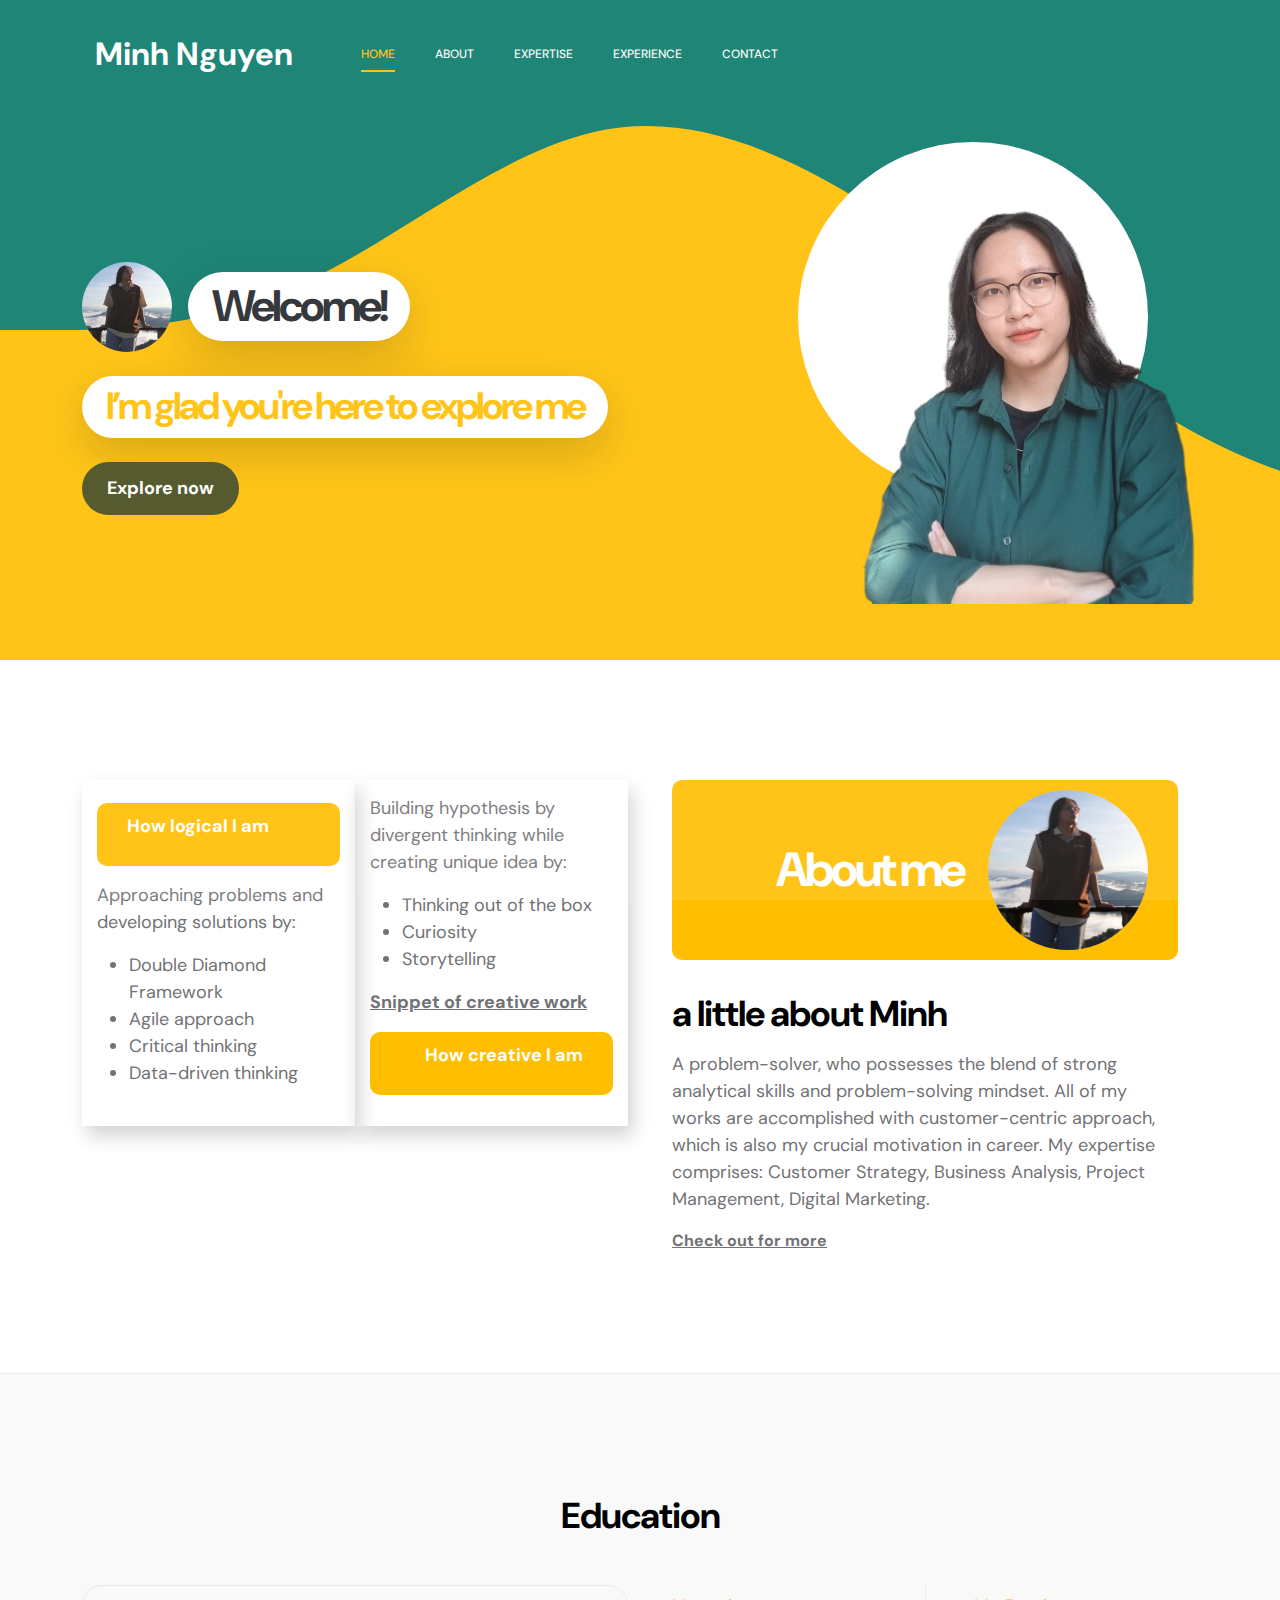
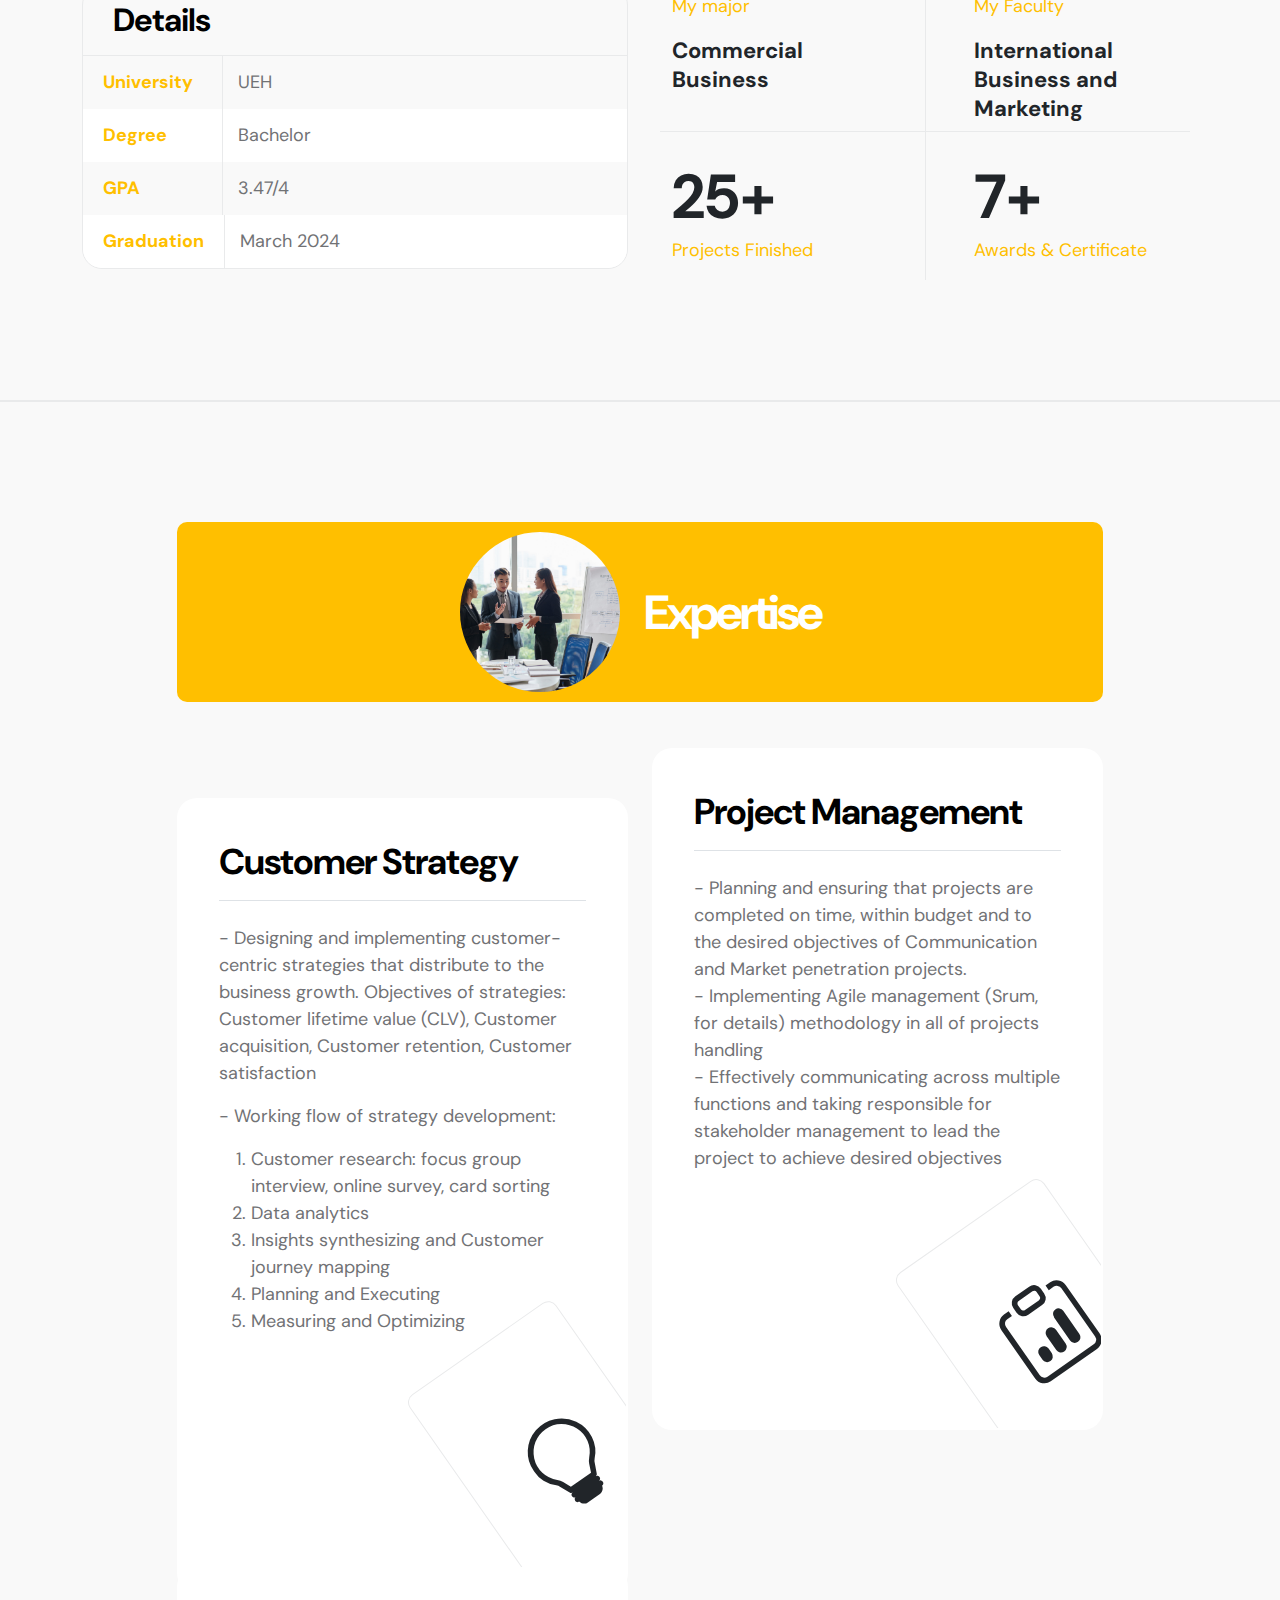
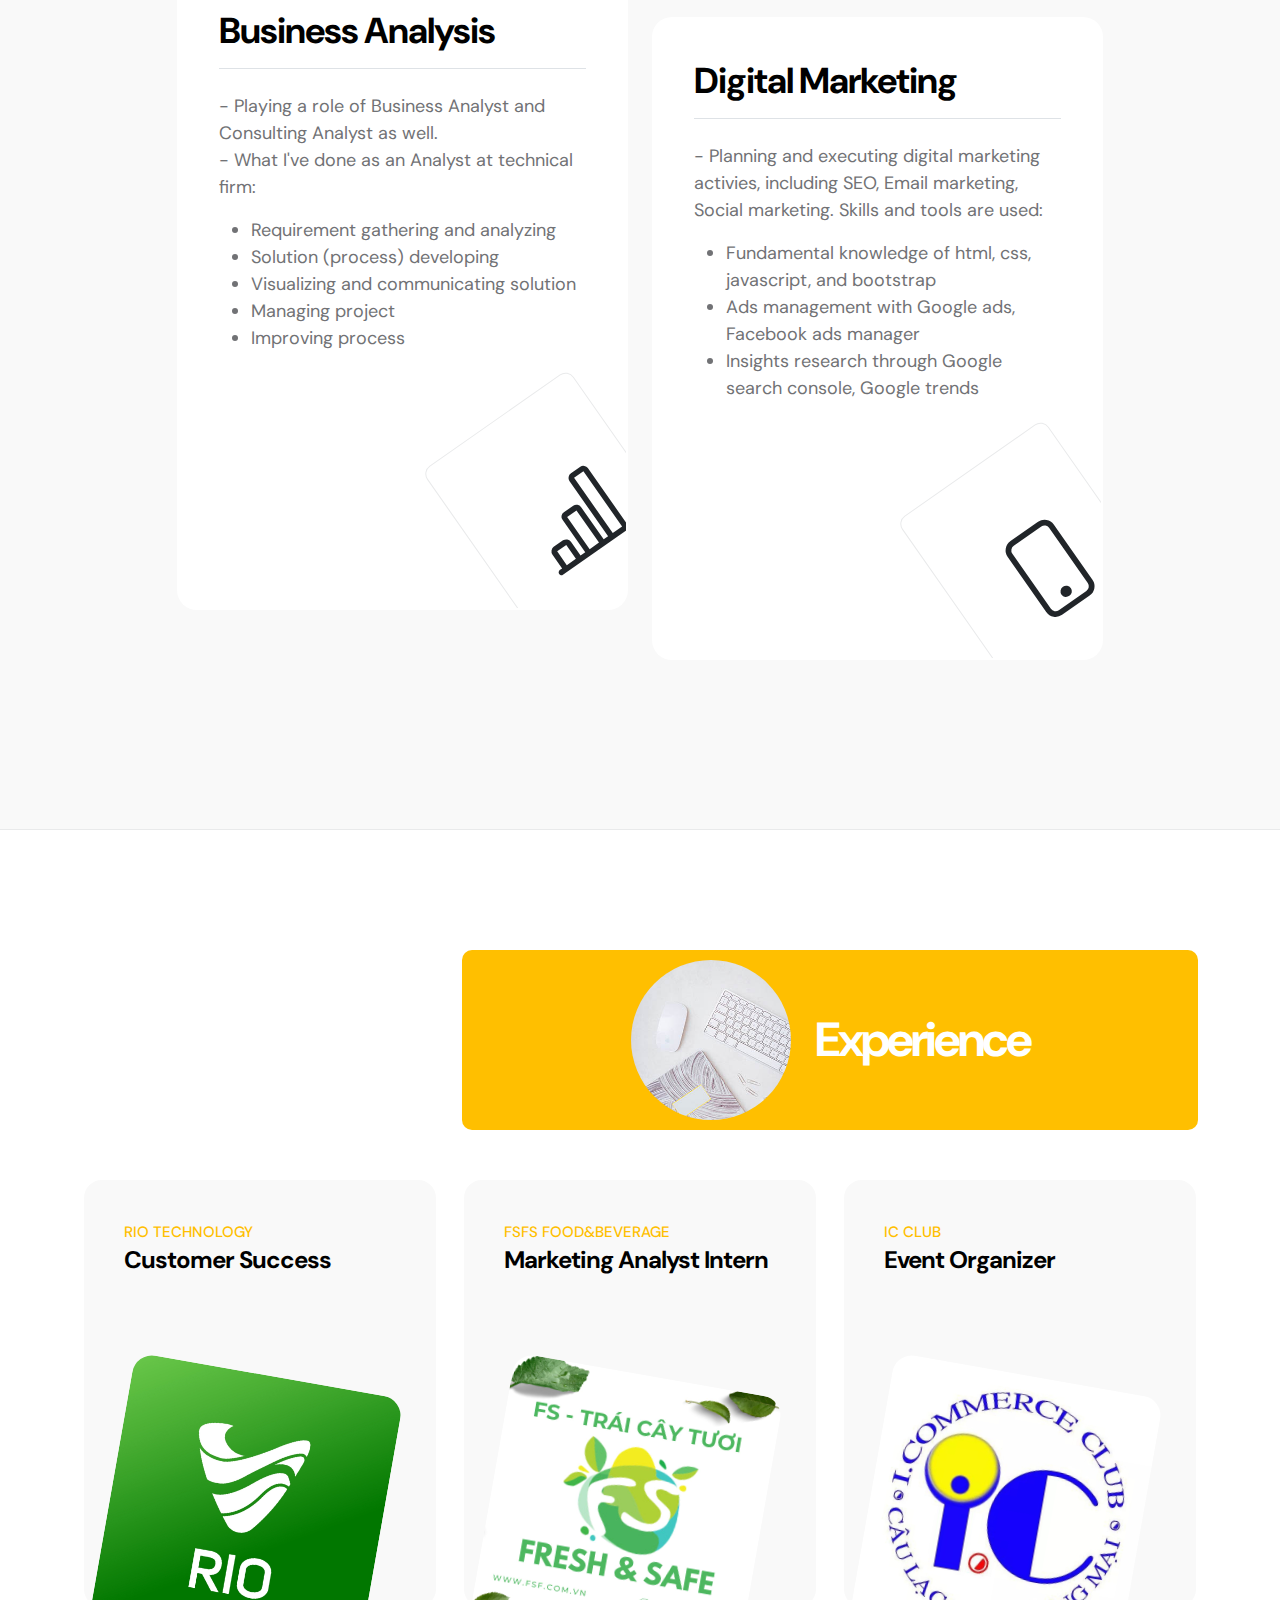
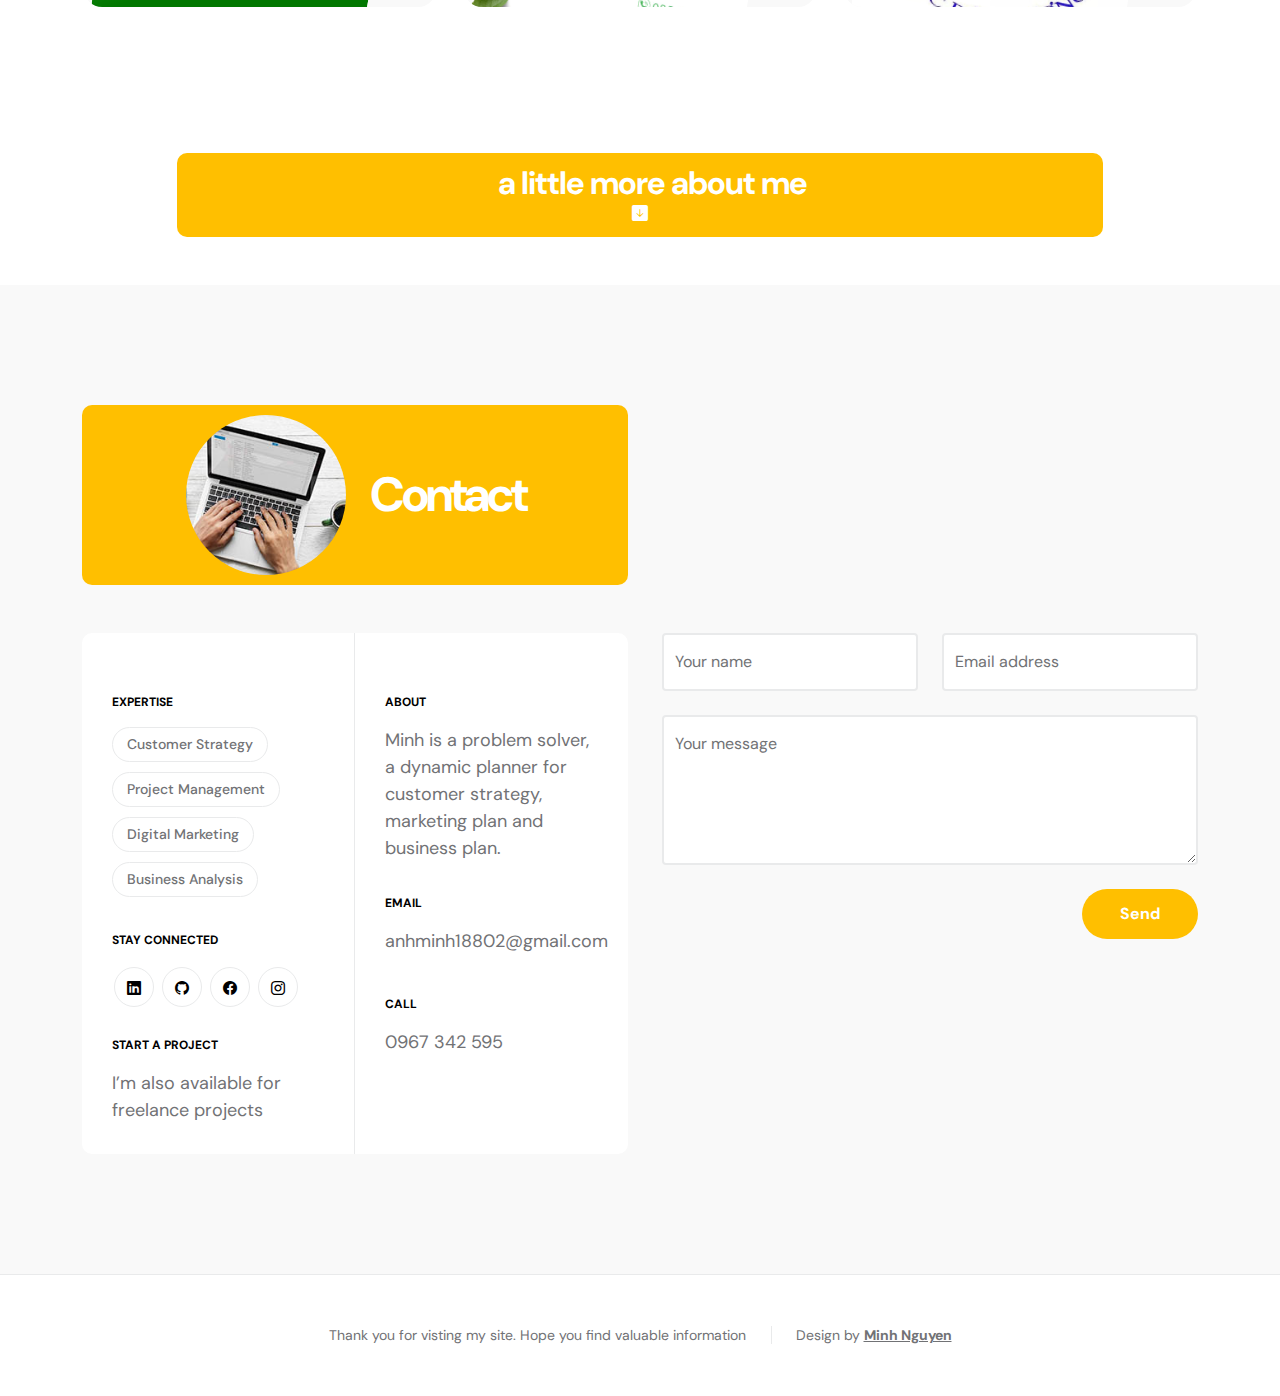
==== commit 1d3f7a9d: "Add files via upload" ====
--- a/index.html
+++ b/index.html
@@ -113,7 +113,7 @@
                 <svg xmlns="http://www.w3.org/2000/svg" viewBox="0 0 1440 320"><path fill="#097969" fill-opacity="1" d="M0,160L24,160C48,160,96,160,144,138.7C192,117,240,75,288,64C336,53,384,75,432,106.7C480,139,528,181,576,208C624,235,672,245,720,240C768,235,816,213,864,186.7C912,160,960,128,1008,133.3C1056,139,1104,181,1152,202.7C1200,224,1248,224,1296,197.3C1344,171,1392,117,1416,90.7L1440,64L1440,0L1416,0C1392,0,1344,0,1296,0C1248,0,1200,0,1152,0C1104,0,1056,0,1008,0C960,0,912,0,864,0C816,0,768,0,720,0C672,0,624,0,576,0C528,0,480,0,432,0C384,0,336,0,288,0C240,0,192,0,144,0C96,0,48,0,24,0L0,0Z"></path></svg>
             </section>
 
-
+            <!--About section-->
             <section class="about section-padding" id="about_section">
                 <div class="container">
                     <div class="row">
@@ -130,11 +130,11 @@
                                             <li>Double Diamond Framework</li>
                                             <li>Agile approach</li>
                                             <li>Critical thinking</li>
-                                            <li>Data driven thinking</li>
+                                            <li>Data-driven thinking</li>
                                         </ul>
                                     </td>
                                     <td class="creative">
-                                        <p>Constructing hypothesis by following a hunch or some creative materials.</p>
+                                        <p>Building hypothesis by divergent thinking while creating unique idea by:</p>
                                         <ul>
                                             <li>Thinking out of the box</li>
                                             <li>Curiosity</li>
@@ -160,7 +160,7 @@
 
                                 <h3 class="pt-2 mb-3">a little about Minh</h3>
 
-                                <p>A dynamic planner, who possesses the blend of strong analytical skills and problem-solving mindset. All of my works are accomplished with customer-centric approach, which is also my crucial motivation in career. My expertise comprises: Customer Strategy, Digital Marketing, Business Analysis, Project Management.</p>
+                                <p>A problem-solver, who possesses the blend of strong analytical skills and problem-solving mindset. All of my works are accomplished with customer-centric approach, which is also my crucial motivation in career. My expertise comprises: Customer Strategy, Business Analysis, Project Management, Digital Marketing.</p>
                                 <a href="#expertises_section"><b><u>Check out for more</u></b></a>
                             </div>
                         </div>
@@ -267,11 +267,11 @@
                                             </p>
                                         <p> - Working flow of strategy development:
                                             <ol>
-                                                <li><b>Customer research:</b> focus group interview, online survey...</li>
-                                                <li><b>Data analytics</b> </li>
-                                                <li><b>Insights synthesizing and Customer journey mapping</b></li>
-                                                <li><b>Planning and Executing</b></li>
-                                                <li><b>Measuring and Optimizing</b></li>
+                                                <li>Customer research: focus group interview, online survey, card sorting</li>
+                                                <li>Data analytics </li>
+                                                <li>Insights synthesizing and Customer journey mapping</li>
+                                                <li>Planning and Executing</li>
+                                                <li>Measuring and Optimizing</li>
                                             </ol>
                                         </p>
 
@@ -282,26 +282,22 @@
                                 </div>
 
                                 
-
                                 <div class="col-lg-6 col-12">
-                                    <div class="services-thumb">
+                                    <div class="services-thumb services-thumb-up">
                                         <div class="d-flex flex-wrap align-items-center border-bottom mb-4 pb-3">
-                                            <h3 class="mb-0">Digital Marketing</h3>
-                                        </div>
-
-                                        <p>- Planning and executing digital marketing activies, including SEO, Email marketing, Social marketing. Skills and tools are used:
-                                            <ul>
-                                            <li>Fundamental knowledge of html, css, javascript, and bootstrap</li>
-                                            <li>Ads management with Google ads, Facebook ads manager</li>
-                                            <li>Insights research through Google search console, Google trends</li>
-                                        </ul>
-                                    </p>
+                                            <h3 class="mb-0">Project Management</h3>
+                                        </div>
+
+                                        <p>- Planning and ensuring that projects are completed on time, within budget and to the desired objectives of Communication and Market penetration projects.
+                                            <br>- Implementing Agile management (Srum, for details) methodology in all of projects handling <br>
+                                        - Effectively communicating across multiple functions and taking responsible for stakeholder management to lead the project to achieve desired objectives</p>
 
                                         <div class="services-icon-wrap d-flex justify-content-center align-items-center">
-                                            <i class="services-icon bi-phone"></i>
-                                        </div>
-                                    </div>
-                                </div>
+                                            <i class="services-icon bi-clipboard-data"></i>
+                                        </div>
+                                    </div>
+                                </div>
+
                                 <div class="col-lg-6 col-12">
                                     <div class="services-thumb services-thumb-up">
                                         <div class="d-flex flex-wrap align-items-center border-bottom mb-4 pb-3">
@@ -324,20 +320,27 @@
                                         </div>
                                     </div>
                                 </div>
+
                                 <div class="col-lg-6 col-12">
-                                    <div class="services-thumb services-thumb-up">
+                                    <div class="services-thumb">
                                         <div class="d-flex flex-wrap align-items-center border-bottom mb-4 pb-3">
-                                            <h3 class="mb-0">Project Management</h3>
-                                        </div>
-
-                                        <p>- Planning and ensuring that projects are completed on time, within budget and to the desired objectives of Communication and Market penetration projects.
-                                            <br>- Implementing Agile management (Srum, for details) methodology in all of projects handling </p>
+                                            <h3 class="mb-0">Digital Marketing</h3>
+                                        </div>
+
+                                        <p>- Planning and executing digital marketing activies, including SEO, Email marketing, Social marketing. Skills and tools are used:
+                                            <ul>
+                                            <li>Fundamental knowledge of html, css, javascript, and bootstrap</li>
+                                            <li>Ads management with Google ads, Facebook ads manager</li>
+                                            <li>Insights research through Google search console, Google trends</li>
+                                        </ul>
+                                    </p>
 
                                         <div class="services-icon-wrap d-flex justify-content-center align-items-center">
-                                            <i class="services-icon bi-clipboard-data"></i>
-                                        </div>
-                                    </div>
-                                </div>
+                                            <i class="services-icon bi-phone"></i>
+                                        </div>
+                                    </div>
+                                </div>
+                                
                                 
                             </div>
                         </div>
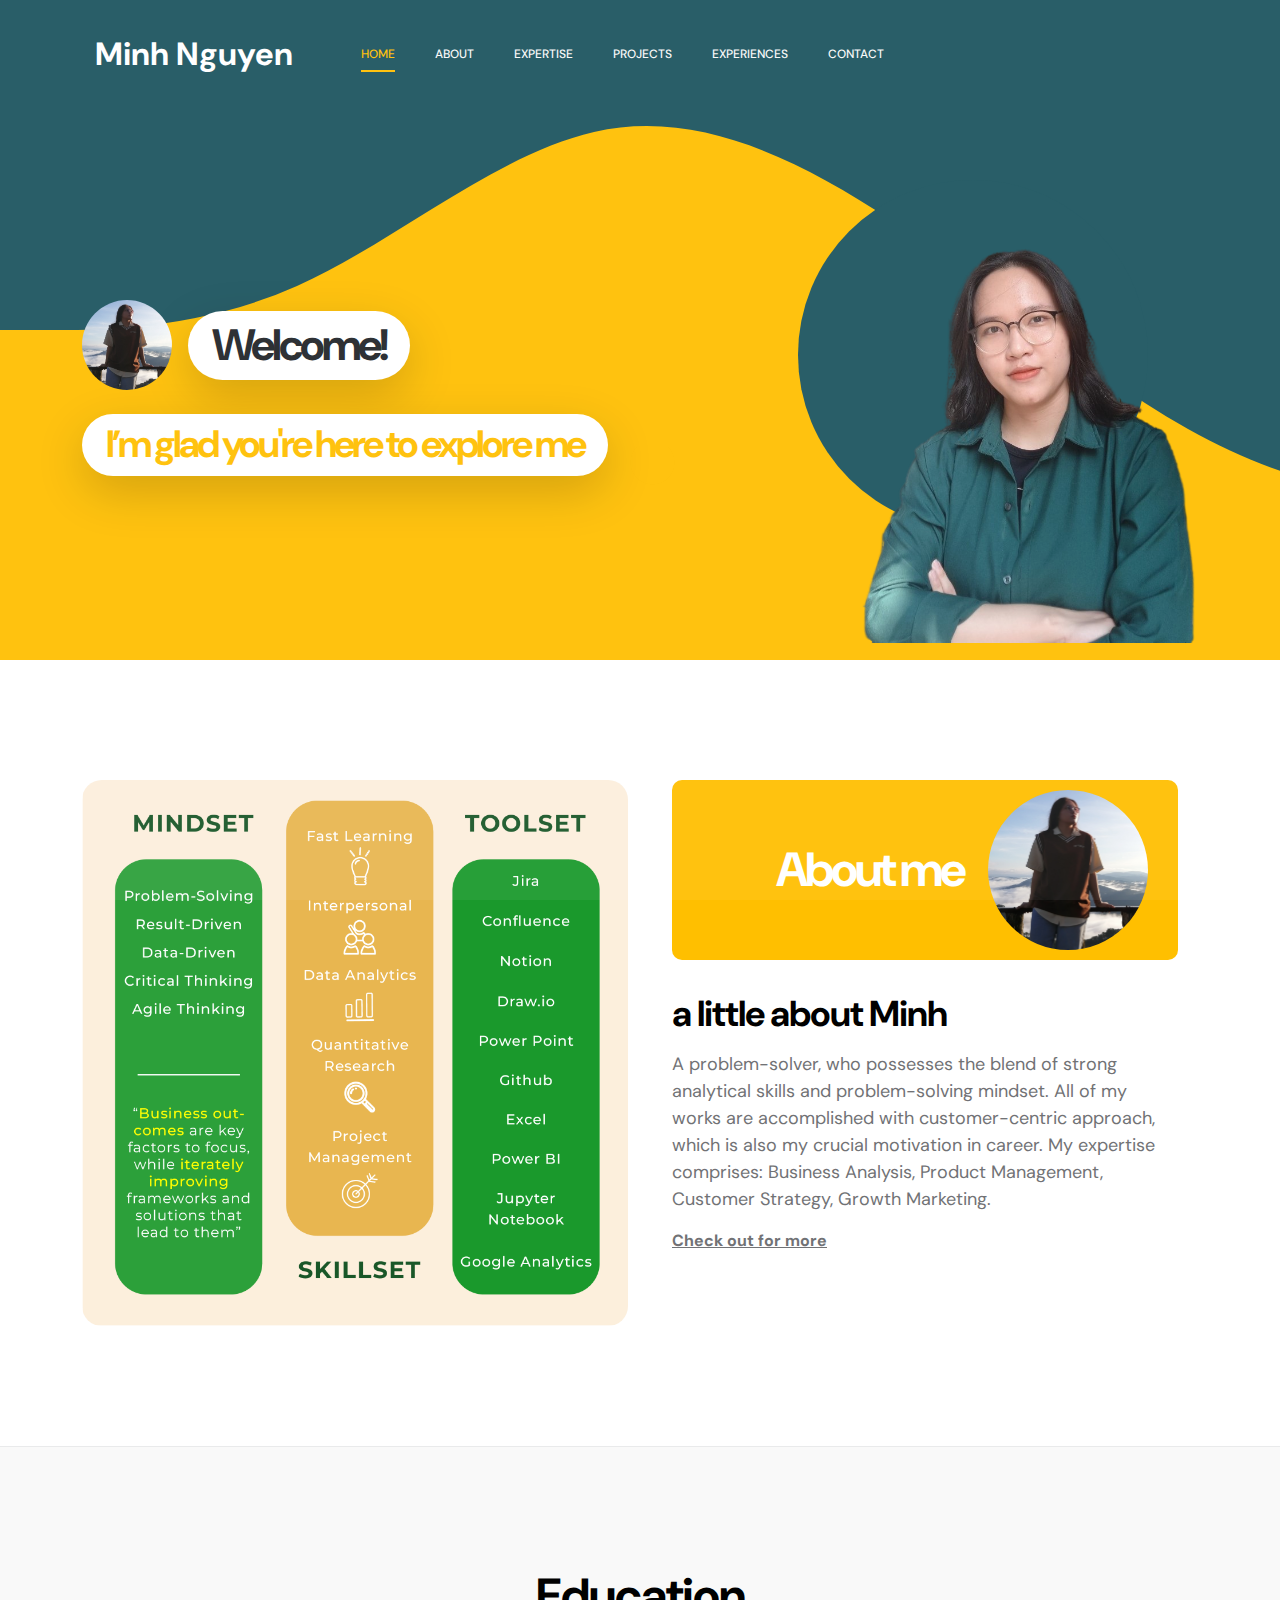
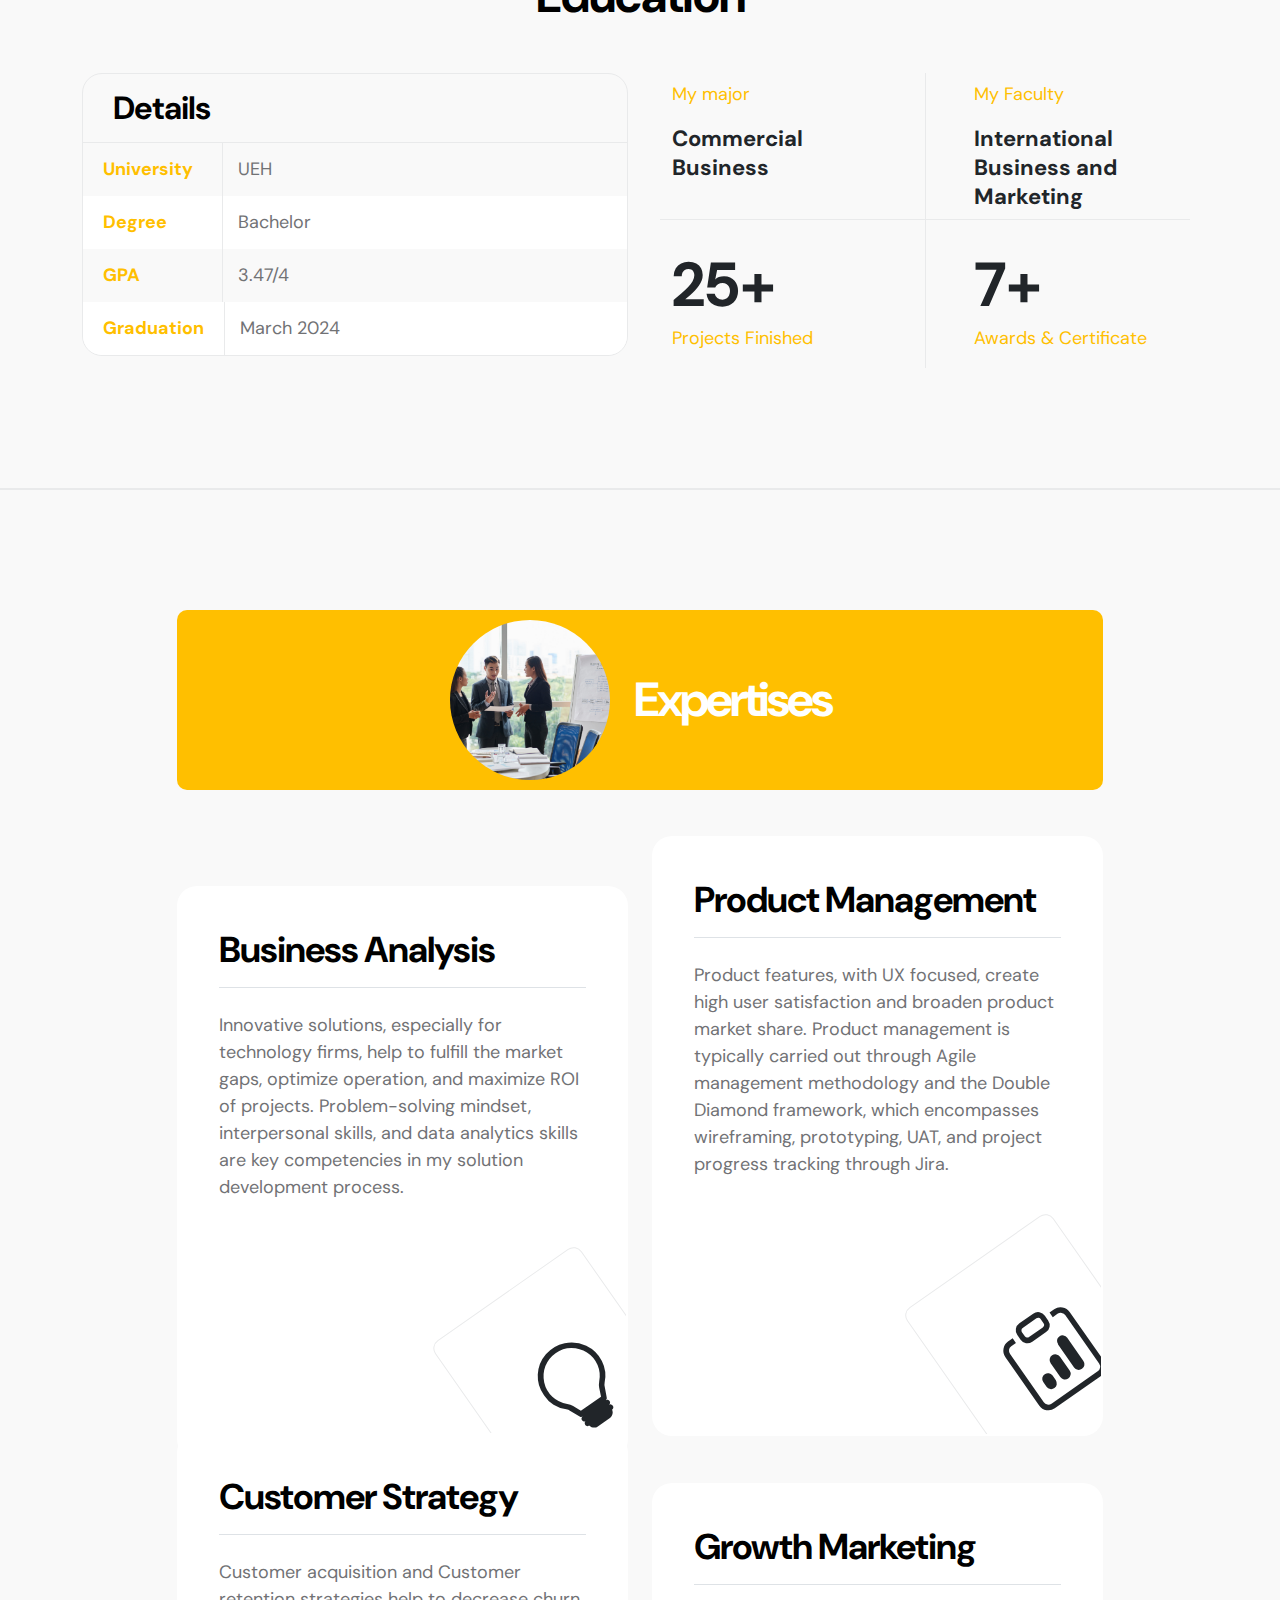
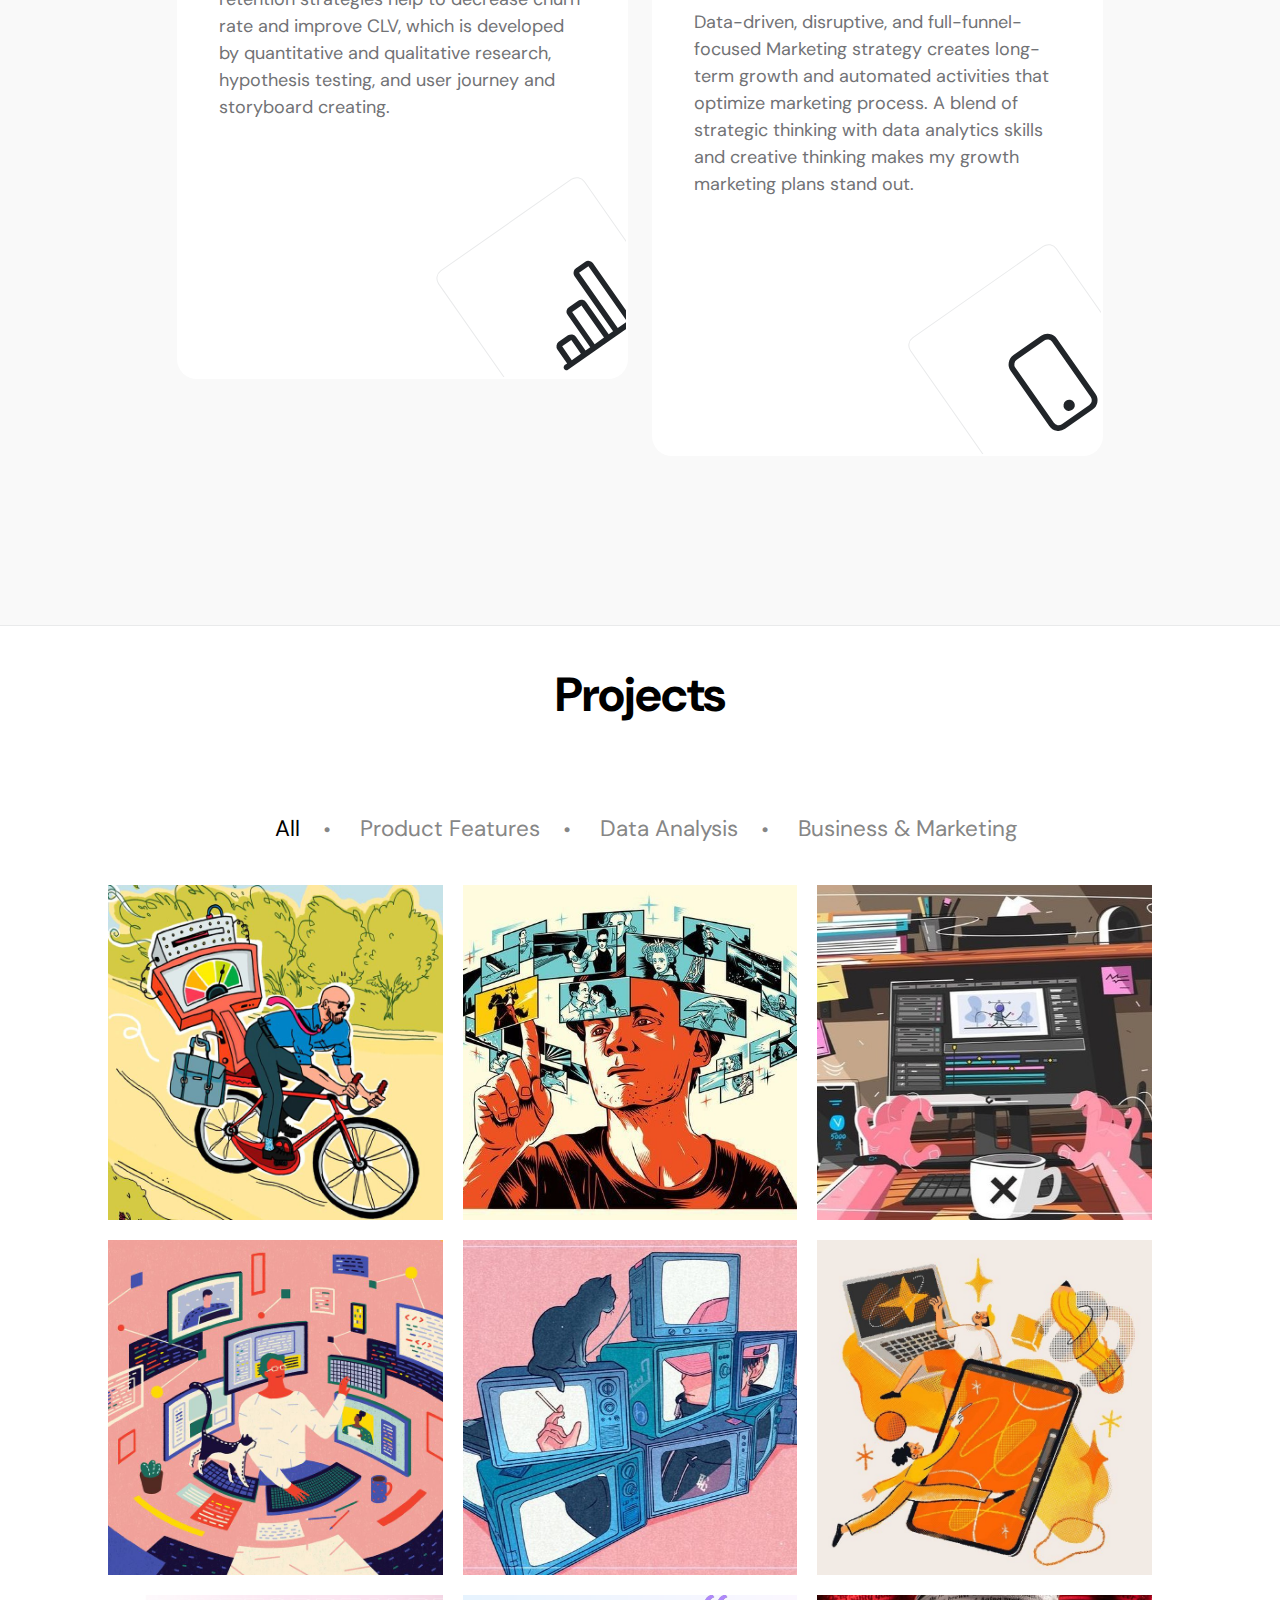
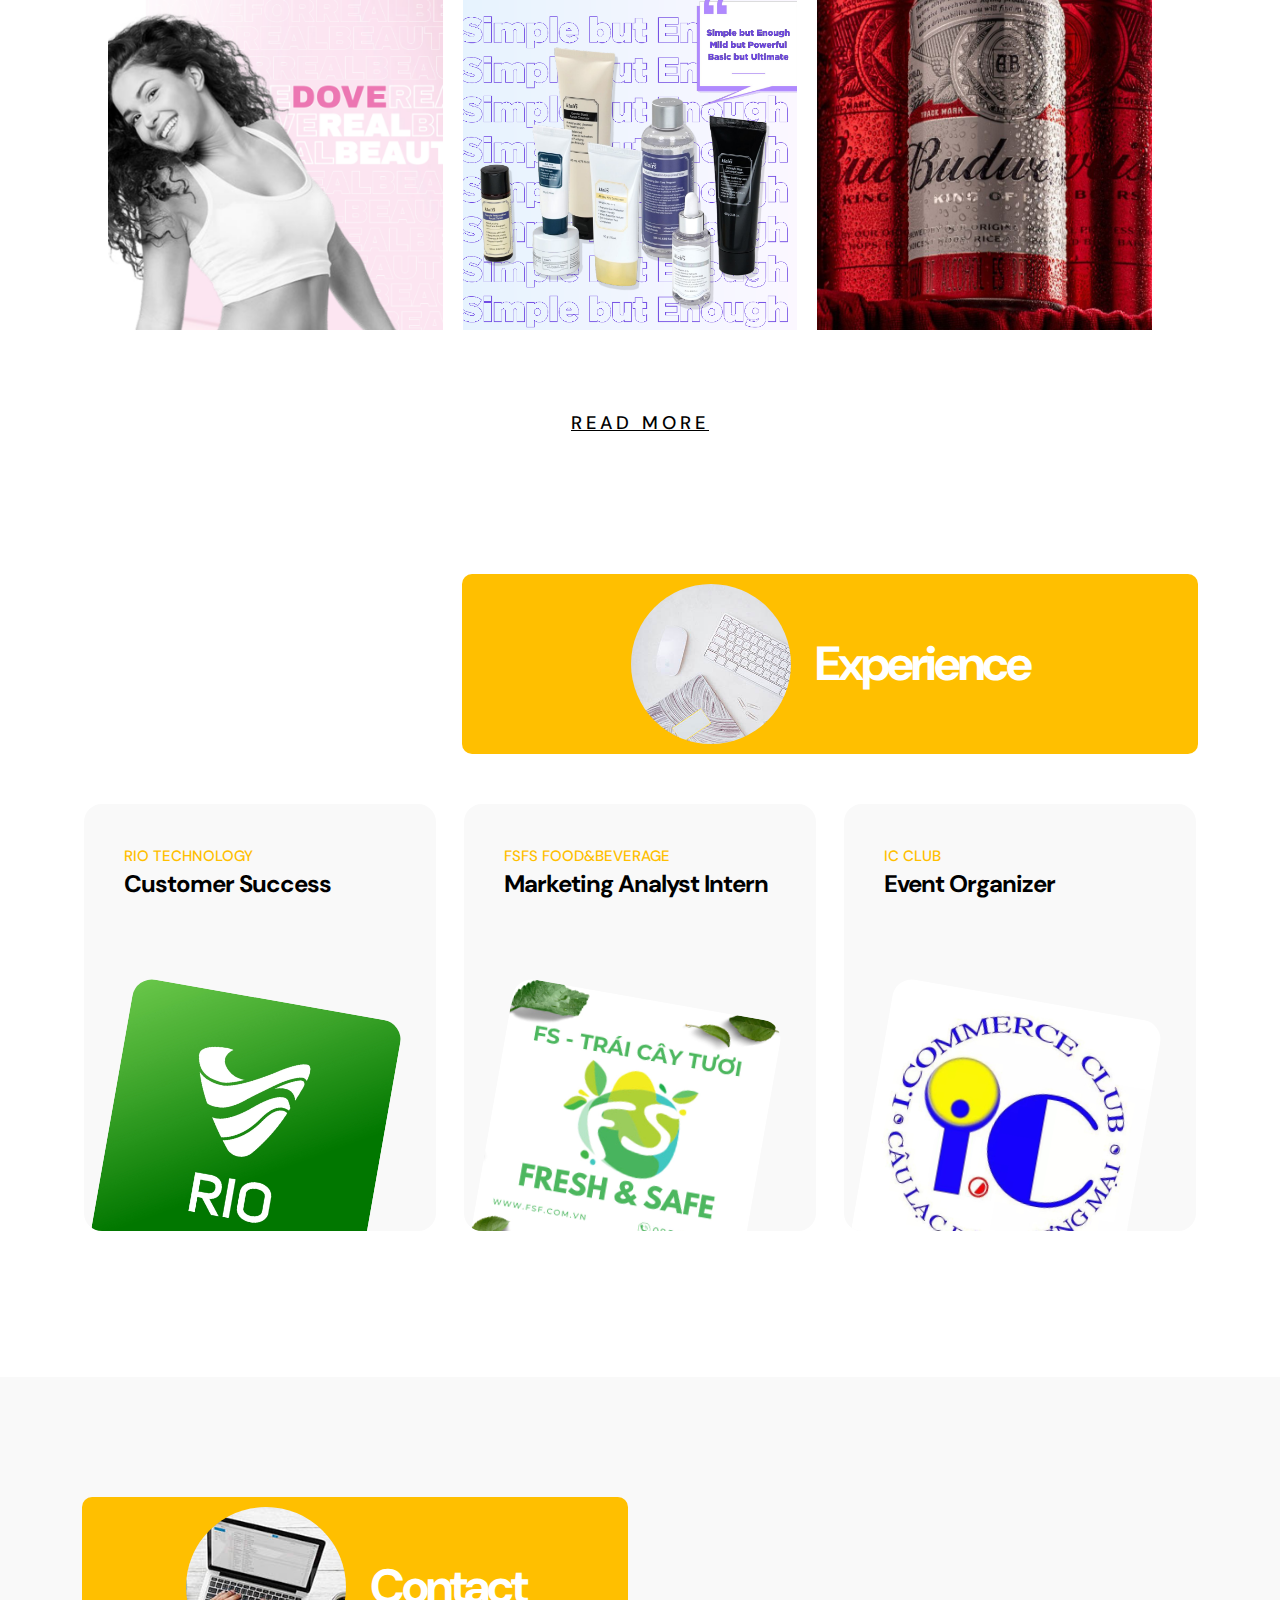
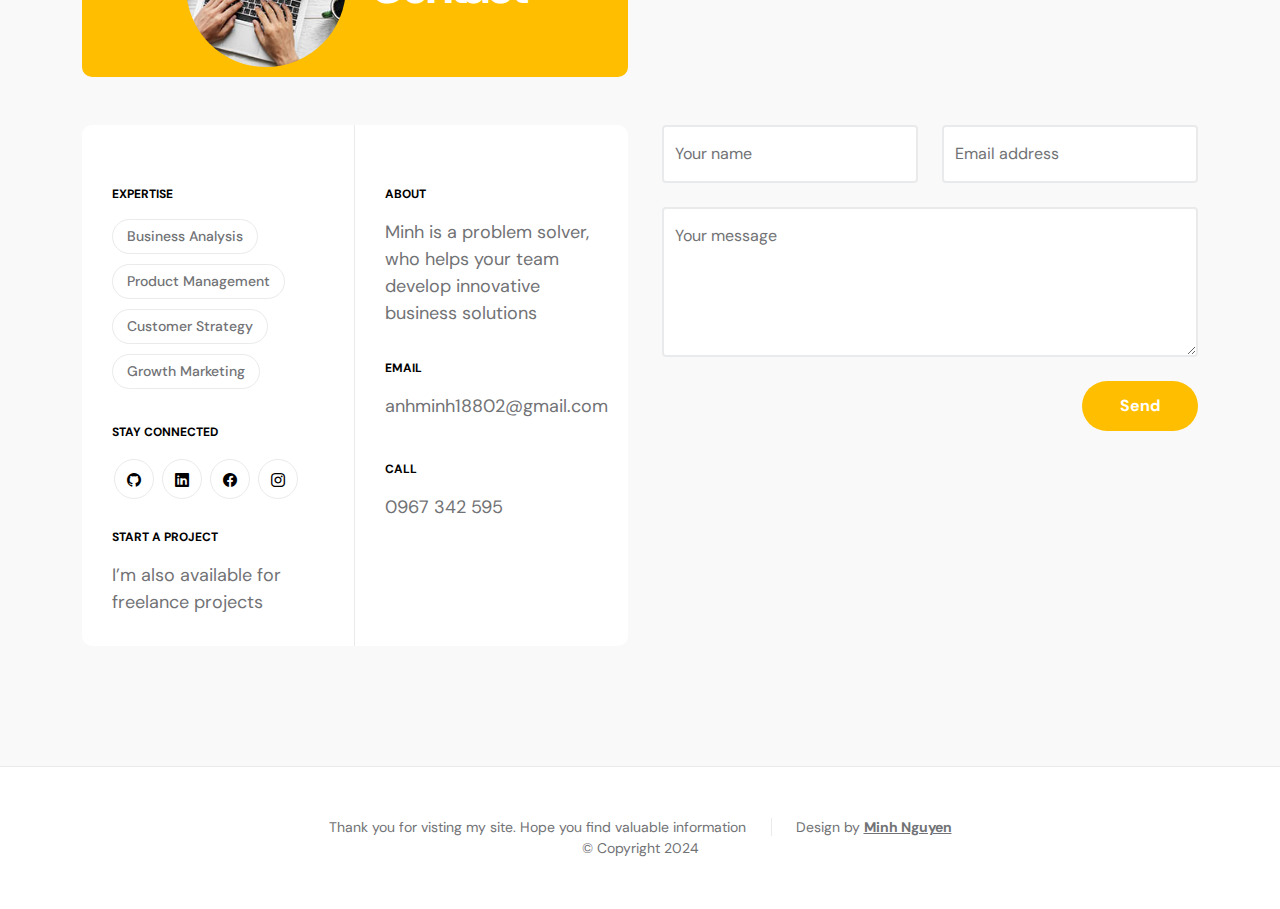
==== commit ce5e6990: "Add files via upload" ====
--- a/index.html
+++ b/index.html
@@ -16,6 +16,7 @@
         <link rel="preconnect" href="https://fonts.gstatic.com" crossorigin>
         
         <link href="https://fonts.googleapis.com/css2?family=DM+Sans:wght@400;500;700&display=swap" rel="stylesheet">
+        <link rel="stylesheet" href="https://cdn.jsdelivr.net/npm/bootstrap-icons@1.8.3/font/bootstrap-icons.css">
 
         <link href="css/bootstrap.min.css" rel="stylesheet">
 
@@ -68,13 +69,18 @@
                             <a class="nav-link click-scroll" href="#expertises_section">Expertise</a>
                         </li>
 
+                        <li>
+                            <a class="nav-link click-scroll" href="#showcase-projects">Projects</a>
+                        </li>
+
                         <li class="nav-item">
-                            <a class="nav-link click-scroll" href="#experiences_section">Experience</a>
+                            <a class="nav-link click-scroll" href="#experiences_section">Experiences</a>
                         </li>
 
                         <li class="nav-item">
                             <a class="nav-link click-scroll" href="#contact_section">Contact</a>
                         </li>
+                        
                     </ul>
                     
                 </div>
@@ -98,7 +104,6 @@
                                 </div>
 
                                 <h2 class="mb-4">I’m glad you're here to explore me</h2>
-                                <p class="mb-4"><a class="custom-btn btn custom-link" href="#about_section">Explore now</a></p>
                             </div>
                         </div>
 
@@ -110,7 +115,7 @@
                     </div>
                 </div>
 
-                <svg xmlns="http://www.w3.org/2000/svg" viewBox="0 0 1440 320"><path fill="#097969" fill-opacity="1" d="M0,160L24,160C48,160,96,160,144,138.7C192,117,240,75,288,64C336,53,384,75,432,106.7C480,139,528,181,576,208C624,235,672,245,720,240C768,235,816,213,864,186.7C912,160,960,128,1008,133.3C1056,139,1104,181,1152,202.7C1200,224,1248,224,1296,197.3C1344,171,1392,117,1416,90.7L1440,64L1440,0L1416,0C1392,0,1344,0,1296,0C1248,0,1200,0,1152,0C1104,0,1056,0,1008,0C960,0,912,0,864,0C816,0,768,0,720,0C672,0,624,0,576,0C528,0,480,0,432,0C384,0,336,0,288,0C240,0,192,0,144,0C96,0,48,0,24,0L0,0Z"></path></svg>
+                <svg xmlns="http://www.w3.org/2000/svg" viewBox="0 0 1440 320"><path fill="#1c545f" fill-opacity="1" d="M0,160L24,160C48,160,96,160,144,138.7C192,117,240,75,288,64C336,53,384,75,432,106.7C480,139,528,181,576,208C624,235,672,245,720,240C768,235,816,213,864,186.7C912,160,960,128,1008,133.3C1056,139,1104,181,1152,202.7C1200,224,1248,224,1296,197.3C1344,171,1392,117,1416,90.7L1440,64L1440,0L1416,0C1392,0,1344,0,1296,0C1248,0,1200,0,1152,0C1104,0,1056,0,1008,0C960,0,912,0,864,0C816,0,768,0,720,0C672,0,624,0,576,0C528,0,480,0,432,0C384,0,336,0,288,0C240,0,192,0,144,0C96,0,48,0,24,0L0,0Z"></path></svg>
             </section>
 
             <!--About section-->
@@ -119,34 +124,7 @@
                     <div class="row">
 
                         <div class="col-lg-6 col-12">
-                            <table>
-                                <tr>
-                                    <td class="logical">
-                                        <div class="section-title-compare d-flex flex-fill left-content-end align-items-center mb-3">
-                                            <p style="color: white;"><b>How logical I am</b></p>
-                                        </div>
-                                        <p>Approaching problems and developing solutions by:</p>
-                                        <ul>
-                                            <li>Double Diamond Framework</li>
-                                            <li>Agile approach</li>
-                                            <li>Critical thinking</li>
-                                            <li>Data-driven thinking</li>
-                                        </ul>
-                                    </td>
-                                    <td class="creative">
-                                        <p>Building hypothesis by divergent thinking while creating unique idea by:</p>
-                                        <ul>
-                                            <li>Thinking out of the box</li>
-                                            <li>Curiosity</li>
-                                            <li>Storytelling</li>
-                                        </ul>
-                                        <p><b><u><a href="https://www.linkedin.com/feed/update/urn:li:activity:7184169404530614272/">Snippet of creative work</a></u></b></p>
-                                        <div class="section-title-compare d-flex flex-row-reverse bd-highlight mb-3">
-                                            <p style="color: white;"><b>How creative I am</b></p>
-                                        </div>
-                                    </td>
-                                </tr>
-                            </table>
+                            <img src="images/projects/3_set-01.png" class="about-image img-fluid" alt="">
                         </div>
 
                         <div class="col-lg-6 col-12 mt-5 mt-lg-0">
@@ -160,7 +138,7 @@
 
                                 <h3 class="pt-2 mb-3">a little about Minh</h3>
 
-                                <p>A problem-solver, who possesses the blend of strong analytical skills and problem-solving mindset. All of my works are accomplished with customer-centric approach, which is also my crucial motivation in career. My expertise comprises: Customer Strategy, Business Analysis, Project Management, Digital Marketing.</p>
+                                <p>A problem-solver, who possesses the blend of strong analytical skills and problem-solving mindset. All of my works are accomplished with customer-centric approach, which is also my crucial motivation in career. My expertise comprises: Business Analysis, Product Management, Customer Strategy, Growth Marketing.</p>
                                 <a href="#expertises_section"><b><u>Check out for more</u></b></a>
                             </div>
                         </div>
@@ -174,7 +152,7 @@
             <section class="featured section-padding">
                 <div class="container">
                     <div class="row">
-                        <h3 class="text-center mb-5">Education</h3>
+                        <h3 class="text-center mb-5" style="font-size: 48px;">Education</h3>
                         <div class="col-lg-6 col-12">
                             <div class="profile-thumb">
                                 <div class="profile-title">
@@ -253,26 +231,16 @@
                             <div class="section-title-wrap d-flex justify-content-center align-items-center mb-5">
                                 <img src="images/expertises_logo.jpg" class="avatar-image img-fluid" alt="">
 
-                                <h2 class="text-white ms-4 mb-0">Expertise</h2>
+                                <h2 class="text-white ms-4 mb-0">Expertises</h2>
                             </div>
 
                             <div class="row pt-lg-5">
                                 <div class="col-lg-6 col-12">
                                     <div class="services-thumb">
                                         <div class="d-flex flex-wrap align-items-center border-bottom mb-4 pb-3">
-                                            <h3 class="mb-0">Customer Strategy</h3>
-                                        </div>
-
-                                        <p>- Designing and implementing customer-centric strategies that distribute to the business growth. Objectives of strategies: Customer lifetime value (CLV), Customer acquisition, Customer retention, Customer satisfaction
-                                            </p>
-                                        <p> - Working flow of strategy development:
-                                            <ol>
-                                                <li>Customer research: focus group interview, online survey, card sorting</li>
-                                                <li>Data analytics </li>
-                                                <li>Insights synthesizing and Customer journey mapping</li>
-                                                <li>Planning and Executing</li>
-                                                <li>Measuring and Optimizing</li>
-                                            </ol>
+                                            <h3 class="mb-0">Business Analysis</h3>
+                                        </div>
+                                        <p> Innovative solutions, especially for technology firms, help to fulfill the market gaps, optimize operation, and maximize ROI of projects. Problem-solving mindset, interpersonal skills, and data analytics skills are key competencies in my solution development process.
                                         </p>
 
                                         <div class="services-icon-wrap d-flex justify-content-center align-items-center">
@@ -285,12 +253,10 @@
                                 <div class="col-lg-6 col-12">
                                     <div class="services-thumb services-thumb-up">
                                         <div class="d-flex flex-wrap align-items-center border-bottom mb-4 pb-3">
-                                            <h3 class="mb-0">Project Management</h3>
-                                        </div>
-
-                                        <p>- Planning and ensuring that projects are completed on time, within budget and to the desired objectives of Communication and Market penetration projects.
-                                            <br>- Implementing Agile management (Srum, for details) methodology in all of projects handling <br>
-                                        - Effectively communicating across multiple functions and taking responsible for stakeholder management to lead the project to achieve desired objectives</p>
+                                            <h3 class="mb-0">Product Management</h3>
+                                        </div>
+
+                                        <p>Product features, with UX focused, create high user satisfaction and broaden product market share. Product management is typically carried out through Agile management methodology and the Double Diamond framework, which encompasses wireframing, prototyping, UAT, and project progress tracking through Jira.</p>
 
                                         <div class="services-icon-wrap d-flex justify-content-center align-items-center">
                                             <i class="services-icon bi-clipboard-data"></i>
@@ -301,19 +267,13 @@
                                 <div class="col-lg-6 col-12">
                                     <div class="services-thumb services-thumb-up">
                                         <div class="d-flex flex-wrap align-items-center border-bottom mb-4 pb-3">
-                                            <h3 class="mb-0">Business Analysis</h3>
-                                        </div>
-
-                                        <p>- Playing a role of Business Analyst and Consulting Analyst as well.
-                                            <br>- What I've done as an Analyst at technical firm:
+                                            <h3 class="mb-0">Customer Strategy</h3>
+                                        </div>
+
+                                        <p>
+                                            Customer acquisition and Customer retention strategies help to decrease churn rate and improve CLV, which is developed by quantitative and qualitative research, hypothesis testing, and user journey and storyboard creating.
                                         </p>
-                                        <ul>
-                                            <li>Requirement gathering and analyzing</li>
-                                            <li>Solution (process) developing</li>
-                                            <li>Visualizing and communicating solution</li>
-                                            <li>Managing project</li>
-                                            <li>Improving process</li>
-                                        </ul>
+                                        
 
                                         <div class="services-icon-wrap d-flex justify-content-center align-items-center">
                                             <i class="services-icon bi-bar-chart-line"></i>
@@ -324,15 +284,10 @@
                                 <div class="col-lg-6 col-12">
                                     <div class="services-thumb">
                                         <div class="d-flex flex-wrap align-items-center border-bottom mb-4 pb-3">
-                                            <h3 class="mb-0">Digital Marketing</h3>
-                                        </div>
-
-                                        <p>- Planning and executing digital marketing activies, including SEO, Email marketing, Social marketing. Skills and tools are used:
-                                            <ul>
-                                            <li>Fundamental knowledge of html, css, javascript, and bootstrap</li>
-                                            <li>Ads management with Google ads, Facebook ads manager</li>
-                                            <li>Insights research through Google search console, Google trends</li>
-                                        </ul>
+                                            <h3 class="mb-0">Growth Marketing</h3>
+                                        </div>
+
+                                        <p>Data-driven, disruptive, and full-funnel-focused Marketing strategy creates long-term growth and automated activities that optimize marketing process. A blend of strategic thinking with data analytics skills and creative thinking makes my growth marketing plans stand out.
                                     </p>
 
                                         <div class="services-icon-wrap d-flex justify-content-center align-items-center">
@@ -347,6 +302,291 @@
                     </div>
                 </div>
             </section>
+
+            <!---------Projects section-------->
+            <section id="showcase-projects">			
+                <div class="container">
+                    <div class="row">
+                        <div class="inner-content">					
+            
+                            <div class="row" style="margin-top: 40px;">
+                                <h3 class="text-center mb-5" style="font-size: 48px;">Projects</h3>
+                            </div>
+            
+                                <ul class="tabs">
+                                  <li data-tab-target="#all" class="active tab">all</li>
+                                  <li data-tab-target="#product-features" class="tab">Product features</li>
+                                  <li data-tab-target="#data-analysis" class="tab">Data analysis</li>
+                                  <li data-tab-target="#buz-mkt" class="tab">Business & Marketing</li>
+                                </ul>
+            
+                                <div class="tab-content">
+                                  <div id="all" data-tab-content class="active">
+                                    <div class="tab-element">
+                                        <figure>
+                                            <a href="">
+                                                <img src="images/portfolio/Fin_score.jpeg"  class="tab-image">
+                                            </a>
+                                            <figcaption>
+                                                <div class="caption">
+                                                    <h3><a href="https://github.com/Mkingmin/Financial_Scoring_and_Suggestion" target="_blank">Financial Scoring & Suggestion</a></h3>
+                                                    <span class="category">Product features</span>
+                                                </div>
+                                                <a href="https://github.com/Mkingmin/Financial_Scoring_and_Suggestion" class="btn-arrow light" target="_blank">
+                                                <i class="bi bi-arrow-right"></i></a>
+                                            </figcaption>
+                                        </figure>
+                                        <figure>
+                                            <a href="">
+                                                <img src="images/portfolio/personalized_tutorials.jpeg"  class="tab-image">
+                                            </a>
+                                            <figcaption>
+                                                <div class="caption">
+                                                    <h3><a href="single-standard.html">Personalized Tutorials - UX improve</a></h3>
+                                                    <span class="category">Product features</span>
+                                                </div>
+                                                    <a href="single-standard.html" class="btn-arrow light">
+                                                    <i class="bi bi-arrow-right"></i></a>
+                                            </figcaption>
+                                        </figure>
+                                        <figure>
+                                            <a href="">
+                                                <img src="images/portfolio/BPMN_visualization.jpeg"  class="tab-image">
+                                            </a>
+                                            <figcaption>
+                                                <div class="caption">
+                                                    <h3><a href="https://github.com/Mkingmin/bpmn_visualization_practice" target="_blank">BPMN by visualization library</a></h3>
+                                                    <span class="category">Product featuers</span>
+                                                </div>
+                                                    <a href="https://github.com/Mkingmin/bpmn_visualization_practice" class="btn-arrow light" target="_blank">
+                                                    <i class="bi bi-arrow-right"></i></a>
+                                            </figcaption>
+                                        </figure>
+                                        <figure>
+                                            <a href="">
+                                                <img src="images/portfolio/CLV_improve.jpeg"  class="tab-image">
+                                            </a>
+                                            <figcaption>
+                                                <div class="caption">
+                                                    <h3><a href="https://github.com/Mkingmin/Solution_boosting_CLV_for_Viettel-Ecommerce" target="_blank">Solution boosting CLV for Viettel Ecommerce</a></h3>
+                                                    <span class="category">Data analysis</span>
+                                                </div>
+                                                    <a href="https://github.com/Mkingmin/Solution_boosting_CLV_for_Viettel-Ecommerce" class="btn-arrow light" target="_blank">
+                                                    <i class="bi bi-arrow-right"></i></a>
+                                            </figcaption>
+                                        </figure>
+                                        <figure>
+                                            <a href="">
+                                                <img src="images/portfolio/VieON_forecast.jpeg"  class="tab-image">
+                                            </a>
+                                            <figcaption>
+                                                <div class="caption">
+                                                    <h3><a href="https://github.com/Mkingmin/Forecast_VIP-Vieon_subscription" target="_blank">Forecast VIP subscription by Deep Learning</a></h3>
+                                                    <span class="category">Data analysis</span>
+                                                </div>
+                                                    <a href="https://github.com/Mkingmin/Forecast_VIP-Vieon_subscription" class="btn-arrow light" target="_blank">
+                                                        <i class="bi bi-arrow-right"></i></a>
+                                            </figcaption>
+                                        </figure>
+                                        <figure>
+                                            <a href="">
+                                                <img src="images/portfolio/potential_apps.jpeg"  class="tab-image">
+                                            </a>
+                                            <figcaption>
+                                                <div class="caption">
+                                                    <h3><a href="https://github.com/Mkingmin/Potential_app_analysis" target="_blank">Potential App Profiles</a></h3>
+                                                    <span class="category">Data analysis</span>
+                                                </div>
+                                                    <a href="https://github.com/Mkingmin/Potential_app_analysis" class="btn-arrow light" target="_blank">
+                                                    <i class="bi bi-arrow-right"></i></a>
+                                            </figcaption>
+                                        </figure>
+                                        <figure>
+                                            <a href="">
+                                                <img src="images/portfolio/BLM12_round1_cover_img.png"  class="tab-image">
+                                            </a>
+                                            <figcaption>
+                                                <div class="caption">
+                                                    <h3><a href="https://drive.google.com/file/d/1NIhzsHDDCDOuOtOfiLgPsonvz-pX0QRr/view?usp=sharing" target="_blank">Exploit Non-users in Deodorant market</a></h3>
+                                                    <span class="category">Business & Marketing</span>
+                                                </div>
+                                                    <a href="https://drive.google.com/file/d/1NIhzsHDDCDOuOtOfiLgPsonvz-pX0QRr/view?usp=sharing" target="_blank" class="btn-arrow light">
+                                                    <i class="bi bi-arrow-right"></i></a>
+                                            </figcaption>
+                                        </figure>
+                                        <figure>
+                                            <a href="">
+                                                <img src="images/portfolio/BLM12_round2_cover_img.png"  class="tab-image">
+                                            </a>
+                                            <figcaption>
+                                                <div class="caption">
+                                                    <h3><a href="https://drive.google.com/file/d/1gkIQZDSkemt-zf1o2IUNcXPBz87W8E7D/view?usp=sharing" target="_blank">Disruptive marketing plan for Dear Klairs</a></h3>
+                                                    <span class="category">Business & Marketing</span>
+                                                </div>
+                                                    <a href="https://drive.google.com/file/d/1gkIQZDSkemt-zf1o2IUNcXPBz87W8E7D/view?usp=sharing" target="_blank" class="btn-arrow light">
+                                                    <i class="bi bi-arrow-right"></i></a>
+                                            </figcaption>
+                                        </figure>
+                                        <figure>
+                                            <a href="">
+                                                <img src="images/portfolio/vyl_2024.jpeg"  class="tab-image">
+                                            </a>
+                                            <figcaption>
+                                                <div class="caption">
+                                                    <h3><a href="https://drive.google.com/file/d/1nXqNn8YkqZqufOycWyIv5O3FRwzcPE9t/view?usp=sharing" target="_blank">ICM plan for Budweiser</a></h3>
+                                                    <span class="category">Business & Marketing</span>
+                                                </div>
+                                                    <a href="https://drive.google.com/file/d/1nXqNn8YkqZqufOycWyIv5O3FRwzcPE9t/view?usp=sharing" target="_blank" class="btn-arrow light">
+                                                    <i class="bi bi-arrow-right"></i></a>
+                                            </figcaption>
+                                        </figure>
+                                      </div>
+                                  </div>
+                                  <div id="product-features" data-tab-content>
+                                    <div class="tab-element">
+                                        <figure>
+                                            <a href="">
+                                                <img src="images/portfolio/Fin_score.jpeg"  class="tab-image">
+                                            </a>
+                                            <figcaption>
+                                                <div class="caption">
+                                                    <h3><a href="https://github.com/Mkingmin/Financial_Scoring_and_Suggestion" target="_blank">Financial Scoring & Suggestion</a></h3>
+                                                    <span class="category">Product features</span>
+                                                </div>
+                                                <a href="https://github.com/Mkingmin/Financial_Scoring_and_Suggestion" class="btn-arrow light" target="_blank">
+                                                <i class="bi bi-arrow-right"></i></a>
+                                            </figcaption>
+                                        </figure>
+                                        <figure>
+                                            <a href="">
+                                                <img src="images/portfolio/personalized_tutorials.jpeg"  class="tab-image">
+                                            </a>
+                                            <figcaption>
+                                                <div class="caption">
+                                                    <h3><a href="single-standard.html">Personalized Tutorials - UX improve</a></h3>
+                                                    <span class="category">Product features</span>
+                                                </div>
+                                                    <a href="single-standard.html" class="btn-arrow light">
+                                                    <i class="bi bi-arrow-right"></i></a>
+                                            </figcaption>
+                                        </figure>
+                                        <figure>
+                                            <a href="">
+                                                <img src="images/portfolio/BPMN_visualization.jpeg"  class="tab-image">
+                                            </a>
+                                            <figcaption>
+                                                <div class="caption">
+                                                    <h3><a href="https://github.com/Mkingmin/bpmn_visualization_practice" target="_blank">BPMN by visualization library</a></h3>
+                                                    <span class="category">Product featuers</span>
+                                                </div>
+                                                    <a href="https://github.com/Mkingmin/bpmn_visualization_practice" class="btn-arrow light" target="_blank">
+                                                    <i class="bi bi-arrow-right"></i></a>
+                                            </figcaption>
+                                        </figure>
+                                        
+                                    </div>
+                                  </div>
+
+                                  <div id="data-analysis" data-tab-content>
+                                    <div class="tab-element">
+                                        
+                                        <figure>
+                                            <a href="">
+                                                <img src="images/portfolio/CLV_improve.jpeg"  class="tab-image">
+                                            </a>
+                                            <figcaption>
+                                                <div class="caption">
+                                                    <h3><a href="https://github.com/Mkingmin/Solution_boosting_CLV_for_Viettel-Ecommerce" target="_blank">Solution boosting CLV for Viettel Ecommerce</a></h3>
+                                                    <span class="category">Data analysis</span>
+                                                </div>
+                                                    <a href="https://github.com/Mkingmin/Solution_boosting_CLV_for_Viettel-Ecommerce" class="btn-arrow light" target="_blank">
+                                                    <i class="bi bi-arrow-right"></i></a>
+                                            </figcaption>
+                                        </figure>
+                                        <figure>
+                                            <a href="">
+                                                <img src="images/portfolio/VieON_forecast.jpeg"  class="tab-image">
+                                            </a>
+                                            <figcaption>
+                                                <div class="caption">
+                                                    <h3><a href="https://github.com/Mkingmin/Forecast_VIP-Vieon_subscription" target="_blank">Forecast VIP subscription by Deep Learning</a></h3>
+                                                    <span class="category">Data analysis</span>
+                                                </div>
+                                                    <a href="https://github.com/Mkingmin/Forecast_VIP-Vieon_subscription" class="btn-arrow light" target="_blank">
+                                                        <i class="bi bi-arrow-right"></i></a>
+                                            </figcaption>
+                                        </figure>
+                                        <figure>
+                                            <a href="">
+                                                <img src="images/portfolio/potential_apps.jpeg"  class="tab-image">
+                                            </a>
+                                            <figcaption>
+                                                <div class="caption">
+                                                    <h3><a href="https://github.com/Mkingmin/Potential_app_analysis" target="_blank">Potential App Profiles</a></h3>
+                                                    <span class="category">Data analysis</span>
+                                                </div>
+                                                    <a href="https://github.com/Mkingmin/Potential_app_analysis" class="btn-arrow light" target="_blank">
+                                                    <i class="bi bi-arrow-right"></i></a>
+                                            </figcaption>
+                                        </figure>
+                                    </div>
+                                  </div>
+
+                                  <div id="buz-mkt" data-tab-content>
+                                    <div class="tab-element">
+                                        <figure>
+                                            <a href="">
+                                                <img src="images/portfolio/BLM12_round1_cover_img.png"  class="tab-image">
+                                            </a>
+                                            <figcaption>
+                                                <div class="caption">
+                                                    <h3><a href="https://drive.google.com/file/d/1NIhzsHDDCDOuOtOfiLgPsonvz-pX0QRr/view?usp=sharing" target="_blank">Exploit Non-users in Deodorant market</a></h3>
+                                                    <span class="category">Business & Marketing</span>
+                                                </div>
+                                                    <a href="https://drive.google.com/file/d/1NIhzsHDDCDOuOtOfiLgPsonvz-pX0QRr/view?usp=sharing" target="_blank" class="btn-arrow light">
+                                                    <i class="bi bi-arrow-right"></i></a>
+                                            </figcaption>
+                                        </figure>
+                                        <figure>
+                                            <a href="">
+                                                <img src="images/portfolio/BLM12_round2_cover_img.png"  class="tab-image">
+                                            </a>
+                                            <figcaption>
+                                                <div class="caption">
+                                                    <h3><a href="https://drive.google.com/file/d/1gkIQZDSkemt-zf1o2IUNcXPBz87W8E7D/view?usp=sharing" target="_blank">Disruptive marketing plan for Dear Klairs</a></h3>
+                                                    <span class="category">Business & Marketing</span>
+                                                </div>
+                                                    <a href="https://drive.google.com/file/d/1gkIQZDSkemt-zf1o2IUNcXPBz87W8E7D/view?usp=sharing" target="_blank" class="btn-arrow light">
+                                                    <i class="bi bi-arrow-right"></i></a>
+                                            </figcaption>
+                                        </figure>
+                                        <figure>
+                                            <a href="">
+                                                <img src="images/portfolio/vyl_2024.jpeg"  class="tab-image">
+                                            </a>
+                                            <figcaption>
+                                                <div class="caption">
+                                                    <h3><a href="https://drive.google.com/file/d/1nXqNn8YkqZqufOycWyIv5O3FRwzcPE9t/view?usp=sharing" target="_blank">ICM plan for Budweiser</a></h3>
+                                                    <span class="category">Business & Marketing</span>
+                                                </div>
+                                                    <a href="https://drive.google.com/file/d/1nXqNn8YkqZqufOycWyIv5O3FRwzcPE9t/view?usp=sharing" target="_blank" class="btn-arrow light">
+                                                    <i class="bi bi-arrow-right"></i></a>
+                                            </figcaption>
+                                        </figure>
+                                    </div>
+                                  </div>
+                                  
+                            </div><!--tab-content-->
+                            <p style="text-align: center;">
+                                <a class="hero__more-link" href="projects.html">Read more</a>
+                            </p>
+                            
+                        </div>
+                    </div>
+                </div>
+            </section>
+
+
 
             <!-----Experiences section----->
 
@@ -410,25 +650,6 @@
                 </div>
             </section>
 
-            <!--Skillset section-->
-        
-            <section class="skillset-section">
-                <div class="container">
-                    <div class="row">
-                        <div class="col-lg-10 col-12 mx-auto">
-                            <div class="section-title-wrap d-flex justify-content-center align-items-center mb-5">
-                                <button onclick="toggleSection()"><h4 class="text-white ms-4 mb-0">a little more about me</h4><i class="bi bi-arrow-down-square-fill" alt="double click to read details" title="double click to read details"></i></button> 
-                            </div>
-                            <div class="row" id="skillset">
-                                <div class="col-lg-6 col-12">
-                                    <img src="images/projects/3_set-01.png" id="skillset-img" alt="3_set" >
-                                </div>
-                            </div>  
-                        </div>
-                    </div>
-                </div>
-            </section>
-
             <!----Contact section---->
 
             <section class="contact section-padding" id="contact_section">
@@ -450,26 +671,25 @@
                                     <strong class="site-footer-title d-block mb-3">Expertise</strong>
 
                                     <ul class="footer-menu">
+                                        <li class="footer-menu-item footer-menu-link">Business Analysis</li>
+
+                                        <li class="footer-menu-item footer-menu-link">Product Management</li>
+
                                         <li class="footer-menu-item footer-menu-link">Customer Strategy</li>
 
-                                        <li class="footer-menu-item footer-menu-link">Project Management</li>
-
-                                        <li class="footer-menu-item footer-menu-link">Digital Marketing</li>
-
-                                        <li class="footer-menu-item footer-menu-link">Business Analysis</li>
+                                        <li class="footer-menu-item footer-menu-link">Growth Marketing</li>
                                     </ul>
 
                                     <strong class="site-footer-title d-block mt-4 mb-3">Stay connected</strong>
 
                                     <ul class="social-icon">
-
-                                        <li class="social-icon-item"><a href="https://www.linkedin.com/in/minh-nguyen-vo-anh/" class="social-icon-link bi-linkedin"></a></li>
-
-                                        <li class="social-icon-item"><a href="https://github.com/Mkingmin" class="social-icon-link bi-github"></a></li>
-
-                                        <li class="social-icon-item"><a href="https://www.facebook.com/minh.nguyenvoanh/" class="social-icon-link bi-facebook"></a></li>
-
-                                        <li class="social-icon-item"><a href="https://www.instagram.com/mking_min?fbclid=IwZXh0bgNhZW0CMTAAAR1XMGoor-mTgsKiQ2ZWfreuxeOD00Z6ZRJtM9dYwI2BPaMhK460hawrGe4_aem_AYfyRQO_meGdITIycP0tZjbP0UVt4O-9kIJfdXsWKt0HMM02sOp243Dgr2IB9KeftfwR95ZVk-xSJuPpXApISEJR" class="social-icon-link bi-instagram"></a></li>
+                                        <li class="social-icon-item"><a href="https://github.com/Mkingmin" target="_blank" class="social-icon-link bi-github"></a></li>
+
+                                        <li class="social-icon-item"><a href="https://www.linkedin.com/in/minh-nguyen-vo-anh/" target="_blank" class="social-icon-link bi-linkedin"></a></li>
+                                        
+                                        <li class="social-icon-item"><a href="https://www.facebook.com/minh.nguyenvoanh/" target="_blank" class="social-icon-link bi-facebook"></a></li>
+
+                                        <li class="social-icon-item"><a href="https://www.instagram.com/mking_min?fbclid=IwZXh0bgNhZW0CMTAAAR1XMGoor-mTgsKiQ2ZWfreuxeOD00Z6ZRJtM9dYwI2BPaMhK460hawrGe4_aem_AYfyRQO_meGdITIycP0tZjbP0UVt4O-9kIJfdXsWKt0HMM02sOp243Dgr2IB9KeftfwR95ZVk-xSJuPpXApISEJR" target="_blank" class="social-icon-link bi-instagram"></a></li>
                                     </ul>
 
                                     <strong class="site-footer-title d-block mt-4 mb-3">Start a project</strong>
@@ -483,13 +703,13 @@
                                     <strong class="site-footer-title d-block mb-3">About</strong>
 
                                     <p class="mb-2">
-                                        Minh is a problem solver, a dynamic planner for customer strategy, marketing plan and business plan.
+                                        Minh is a problem solver, who helps your team develop innovative business solutions
                               </p>
 
                                     <strong class="site-footer-title d-block mt-4 mb-3">Email</strong>
 
                                     <p>
-                                        <a href="mailto:hello@josh.design">
+                                        <a href="mailto:anhminh18802@gmail.com">
                                             anhminh18802@gmail.com
                                         </a>
                                     </p>
@@ -497,9 +717,7 @@
                                     <strong class="site-footer-title d-block mt-4 mb-3">Call</strong>
 
                                     <p class="mb-0">
-                                        <a href="tel: 120-240-9600">
                                             0967 342 595
-                                        </a>
                                     </p>
                                 </div>
                             </div>
@@ -559,6 +777,7 @@
                                 Design by
                                 <a rel="sponsored" href="https://www.linkedin.com/in/minh-nguyen-vo-anh/" target="_blank"><u>Minh Nguyen</u></a>
                             </p>
+                            <p class="mb-0">© Copyright 2024</p>
                         </div>
                     </div>
 
@@ -575,5 +794,6 @@
         <script src="js/magnific-popup-options.js"></script>
         <script src="js/custom.js"></script>
         <script src="js/click-button.js"></script>
+        <script src="js/scripts-data.js"></script>
     </body>
 </html>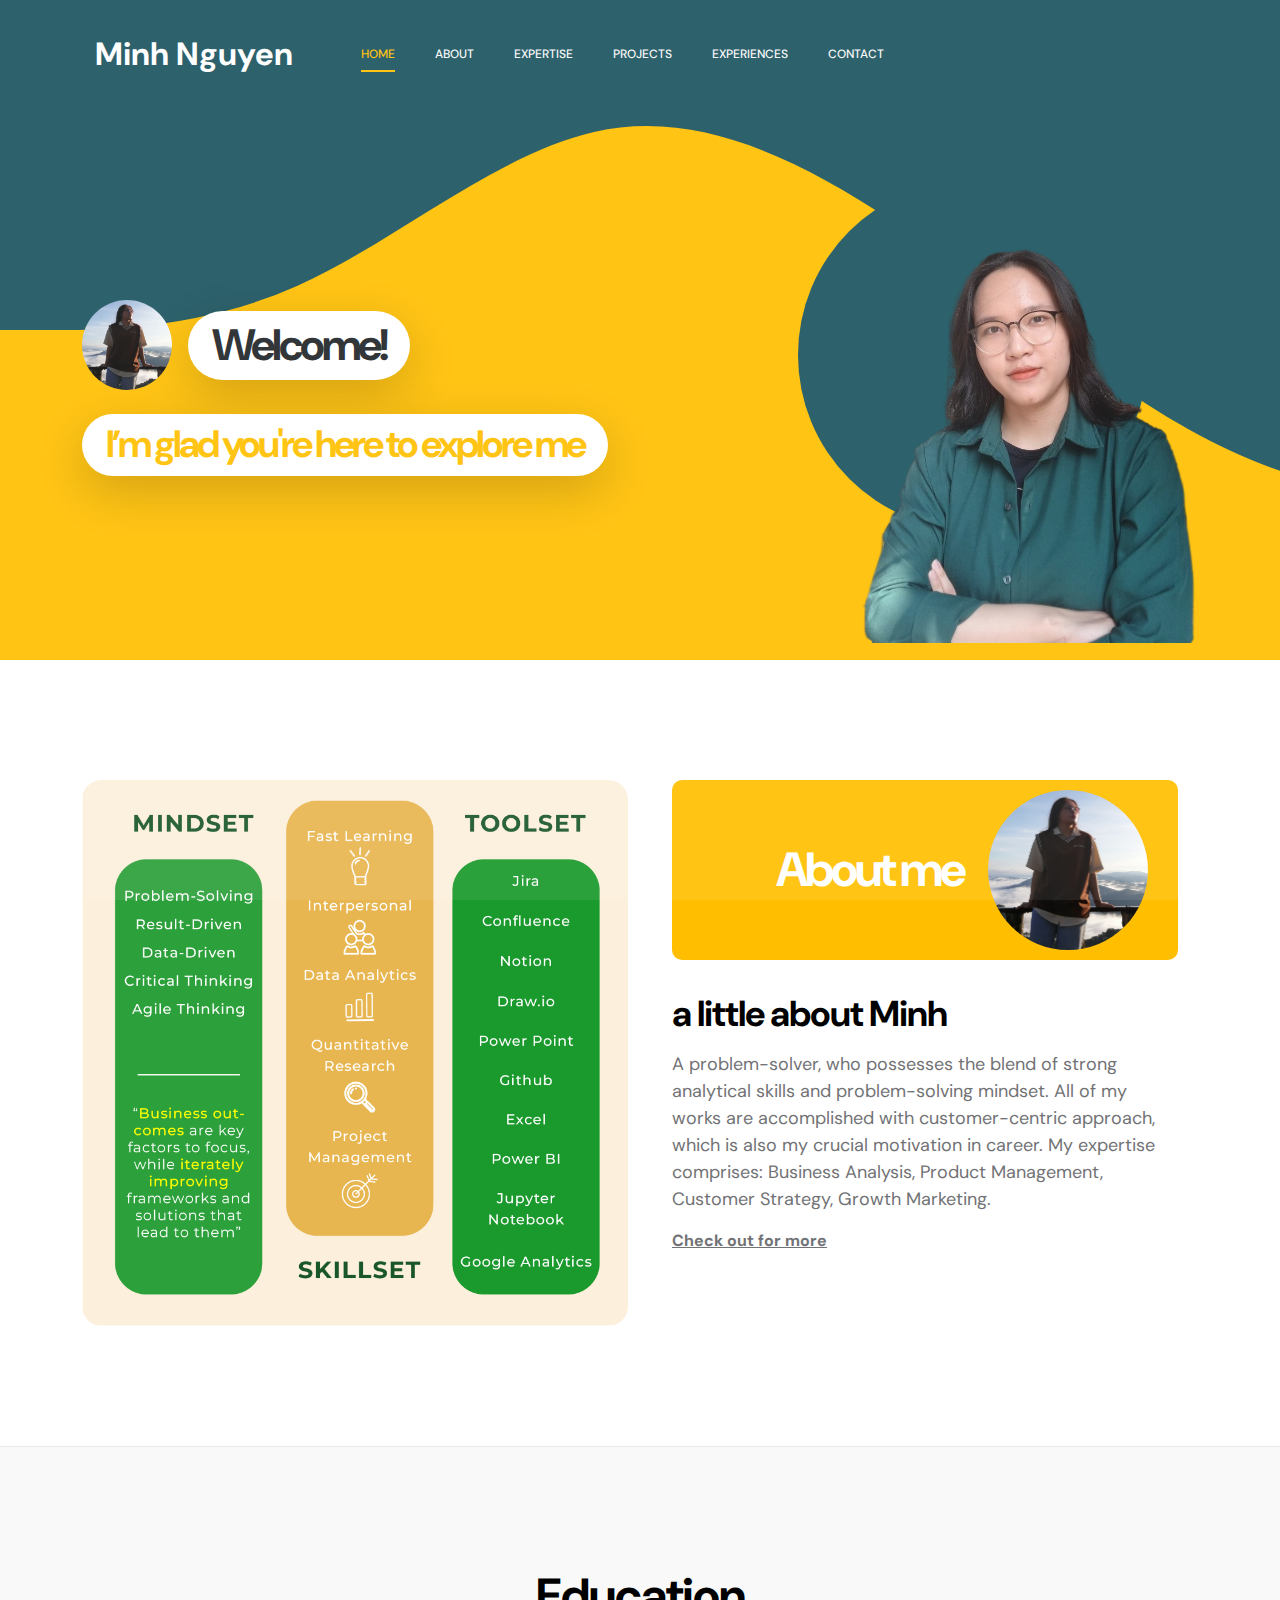
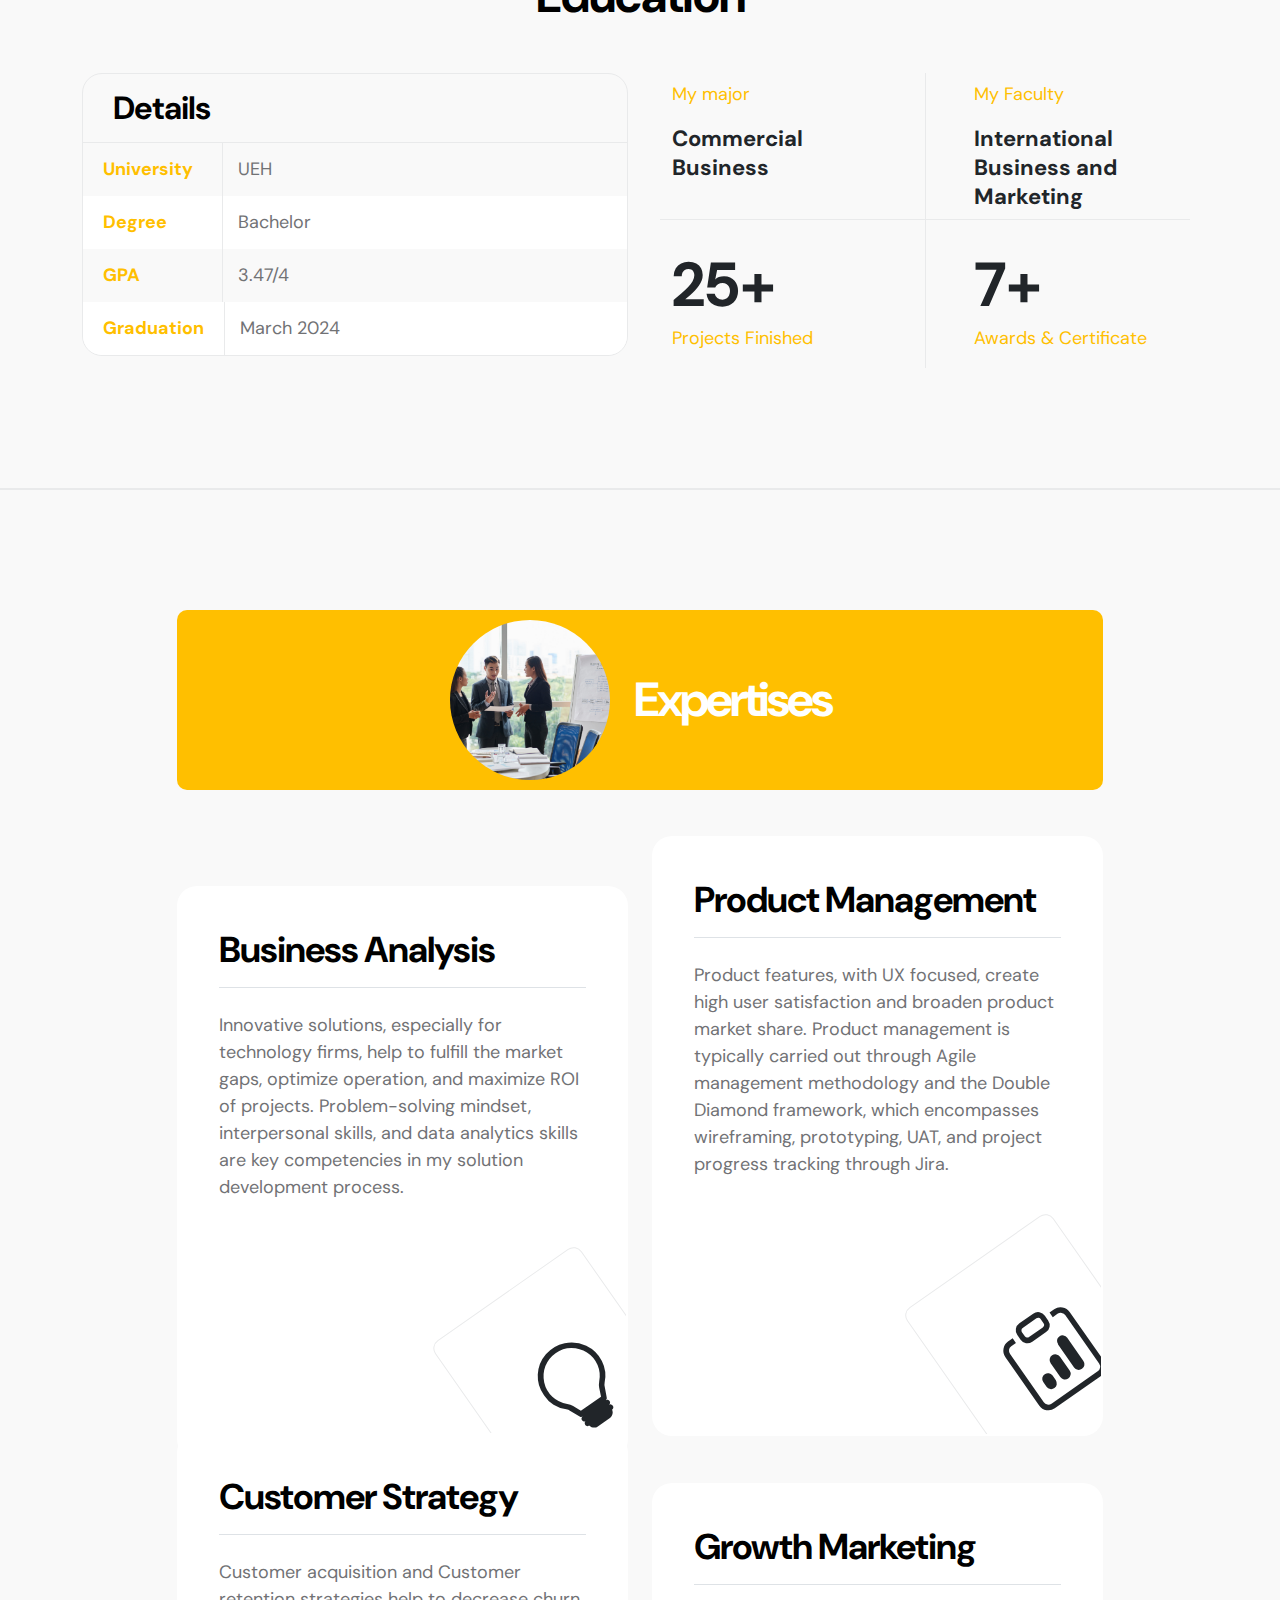
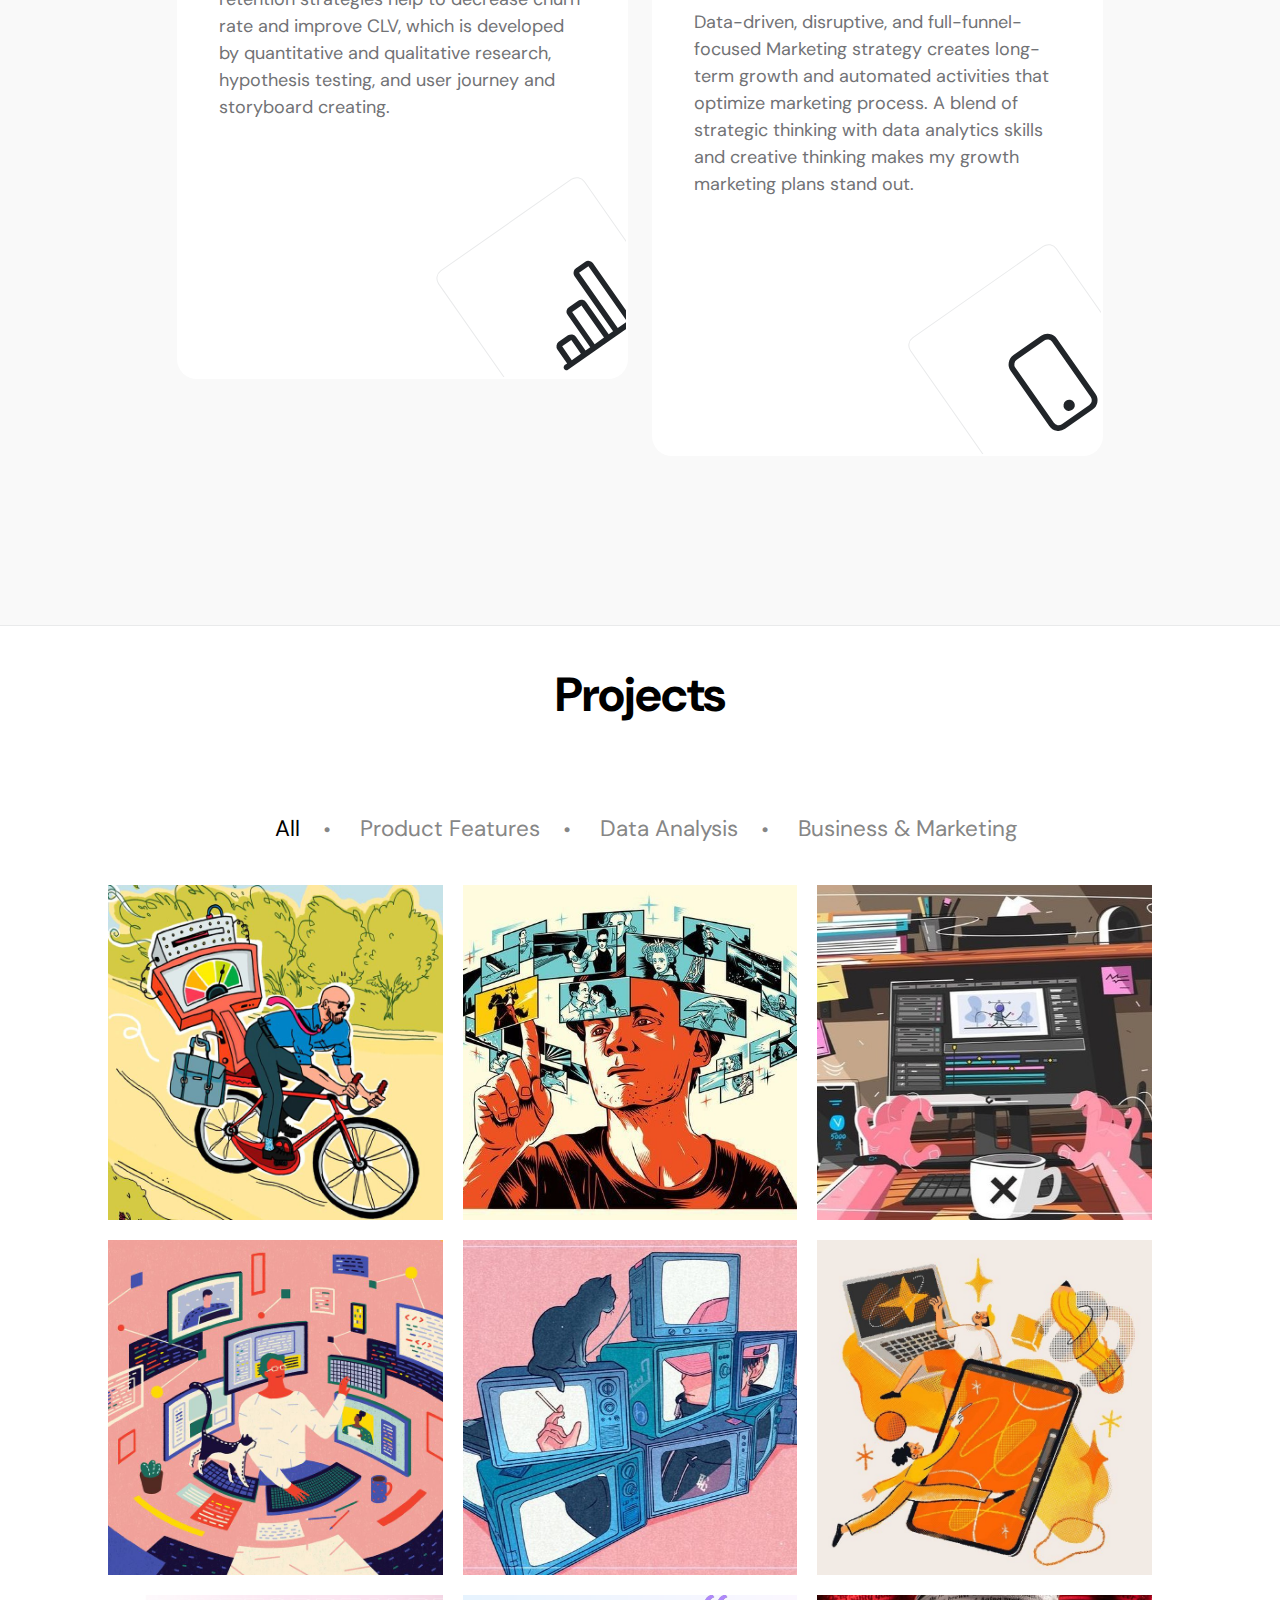
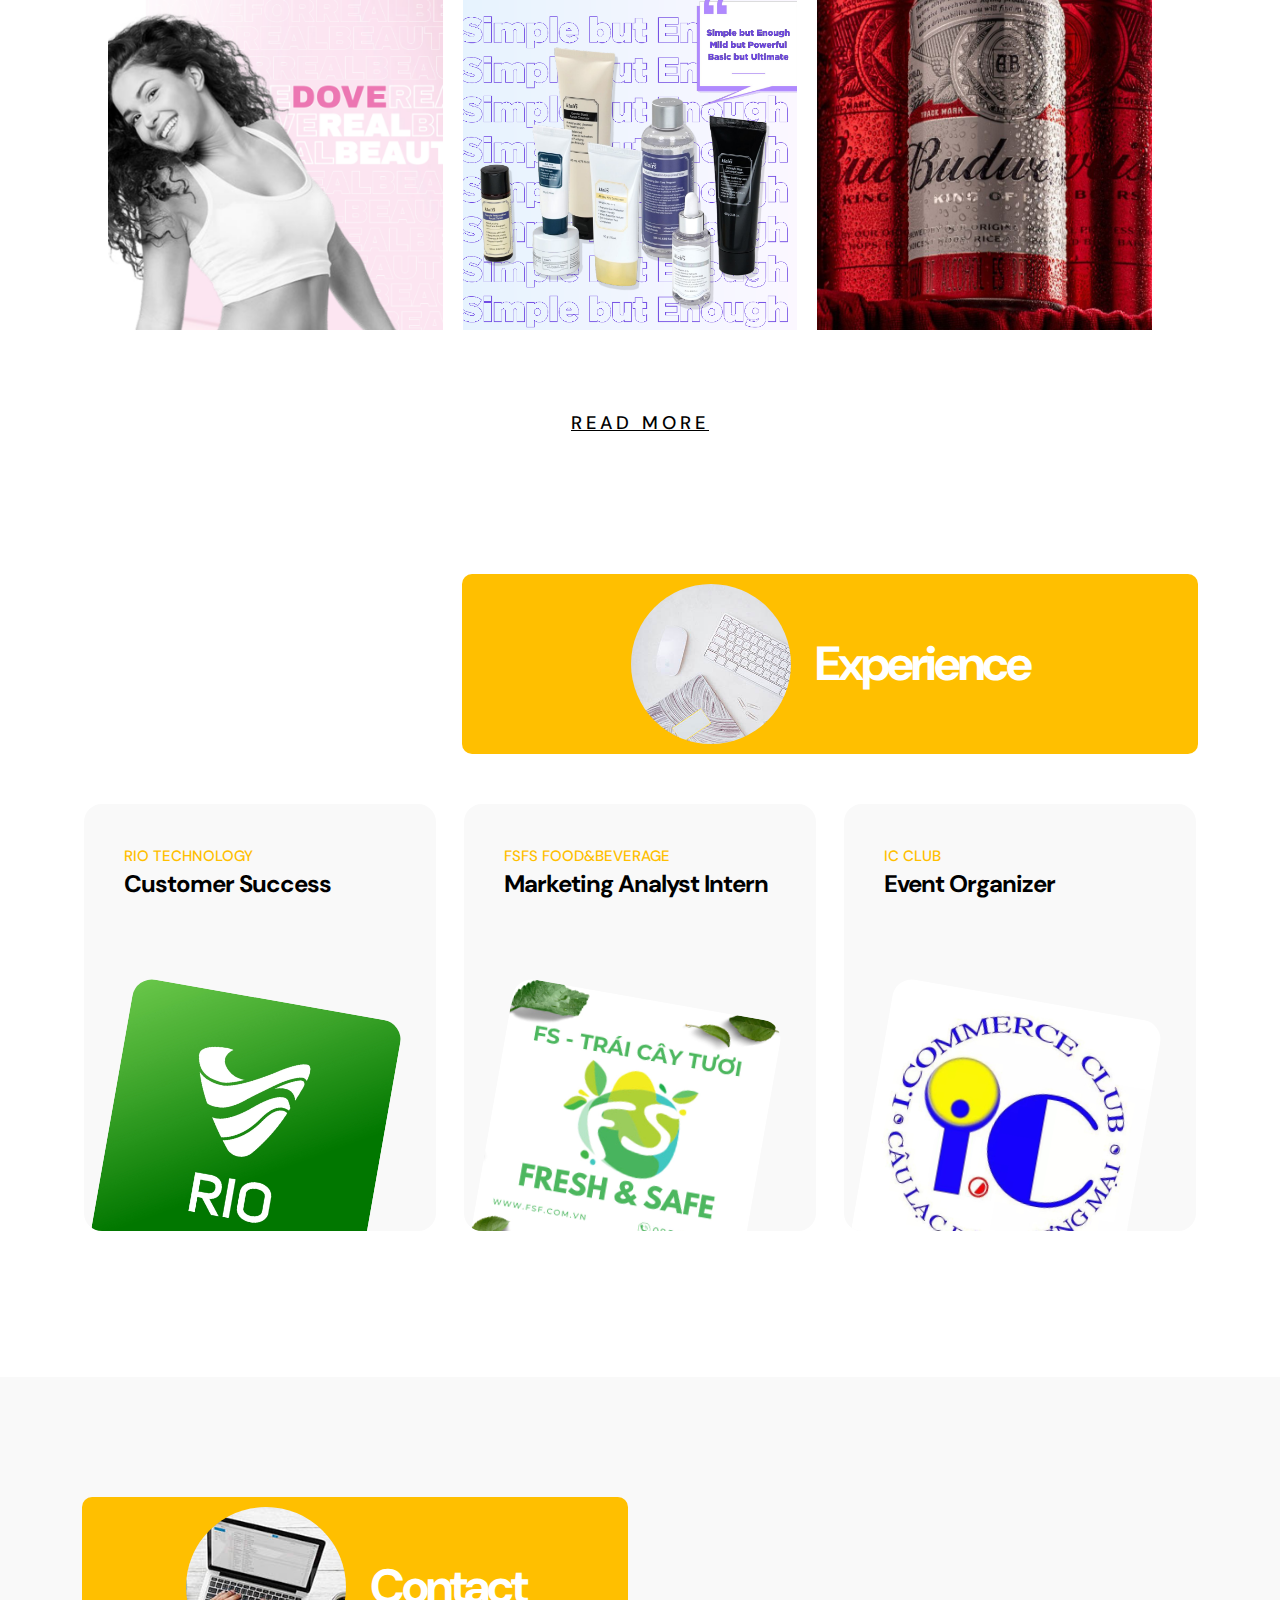
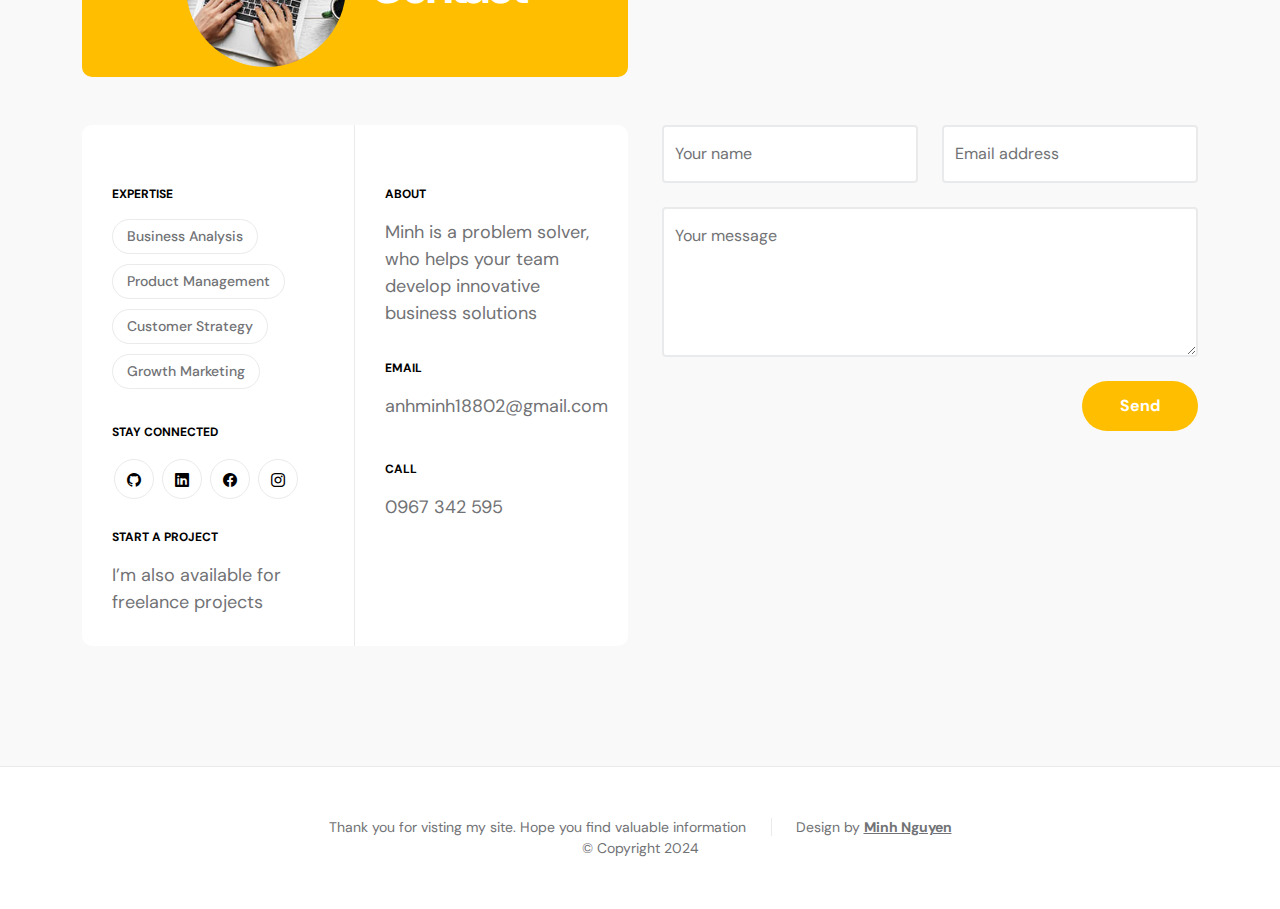
==== commit c970f085: "Update index.html" ====
--- a/index.html
+++ b/index.html
@@ -578,7 +578,7 @@
                                   
                             </div><!--tab-content-->
                             <p style="text-align: center;">
-                                <a class="hero__more-link" href="projects.html">Read more</a>
+                                <a class="hero__more-link" href="projects.html" target="_blank">Read more</a>
                             </p>
                             
                         </div>
@@ -796,4 +796,4 @@
         <script src="js/click-button.js"></script>
         <script src="js/scripts-data.js"></script>
     </body>
-</html>+</html>
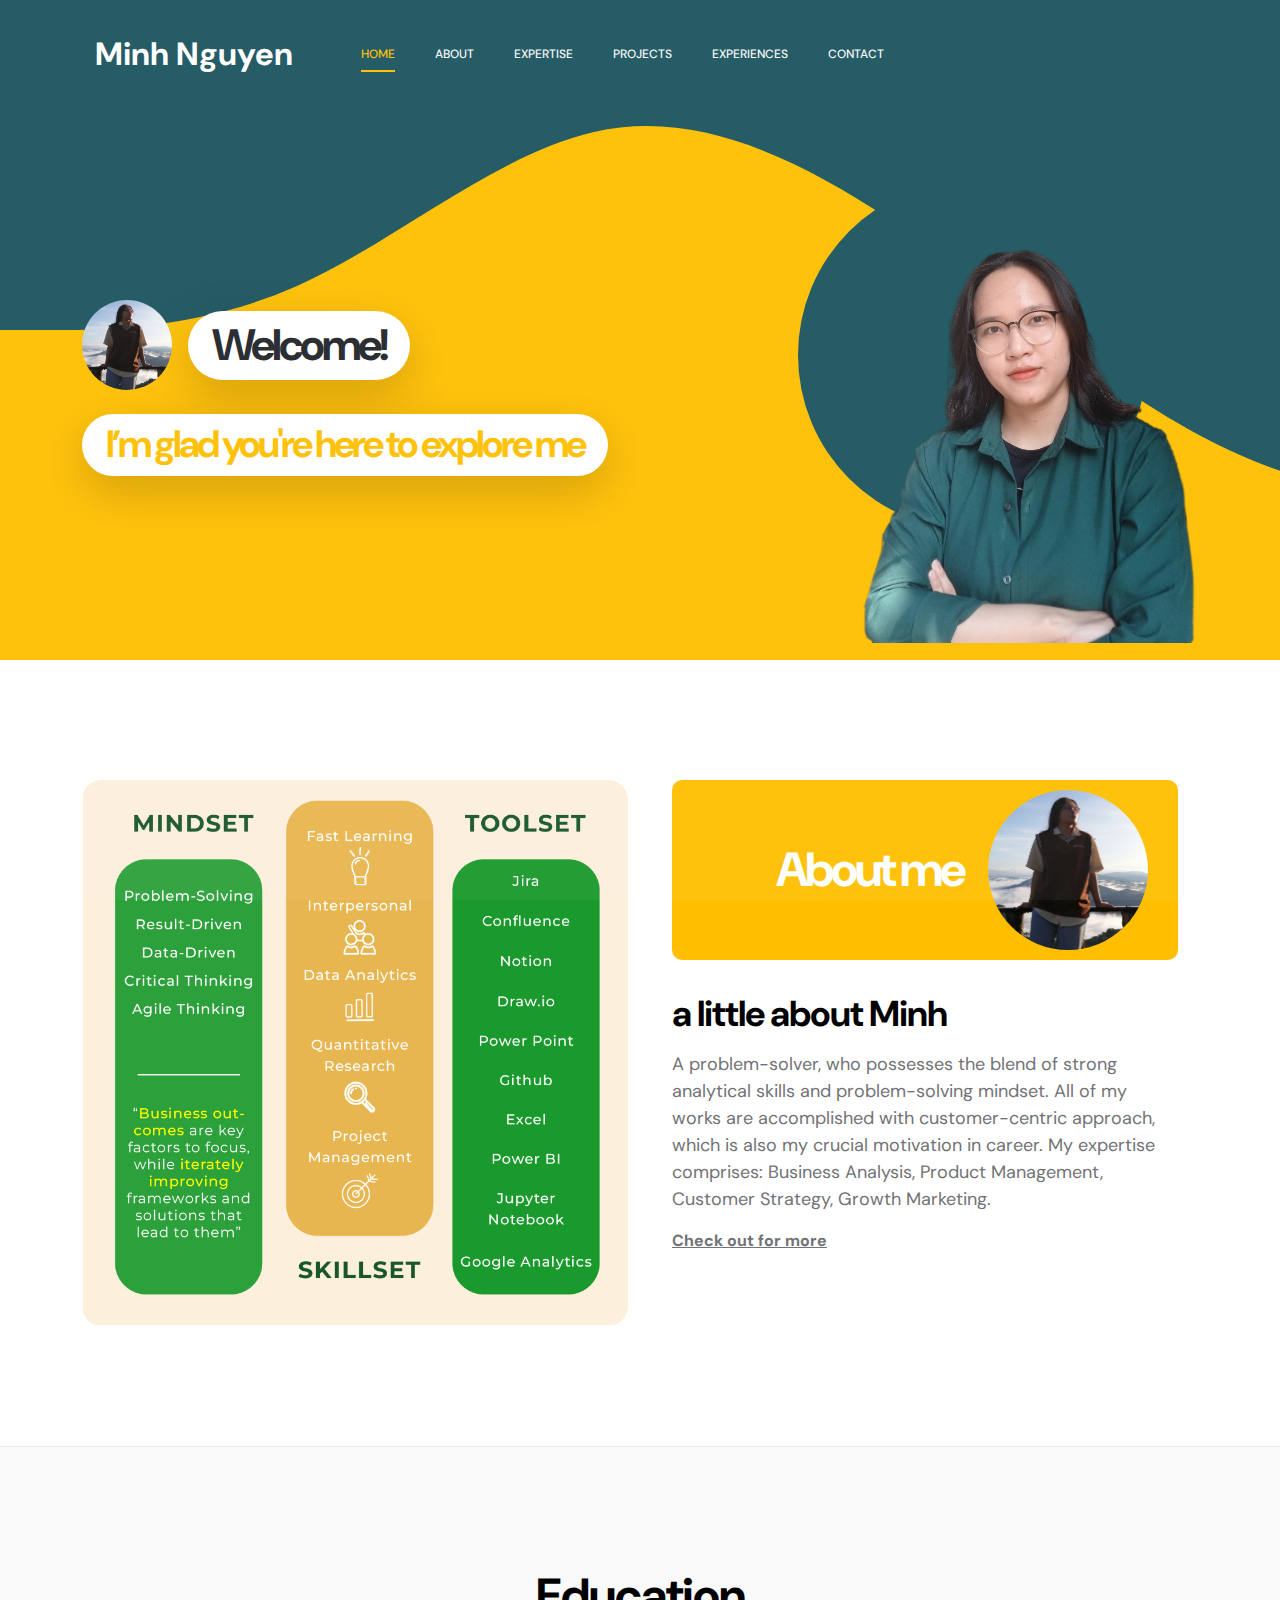
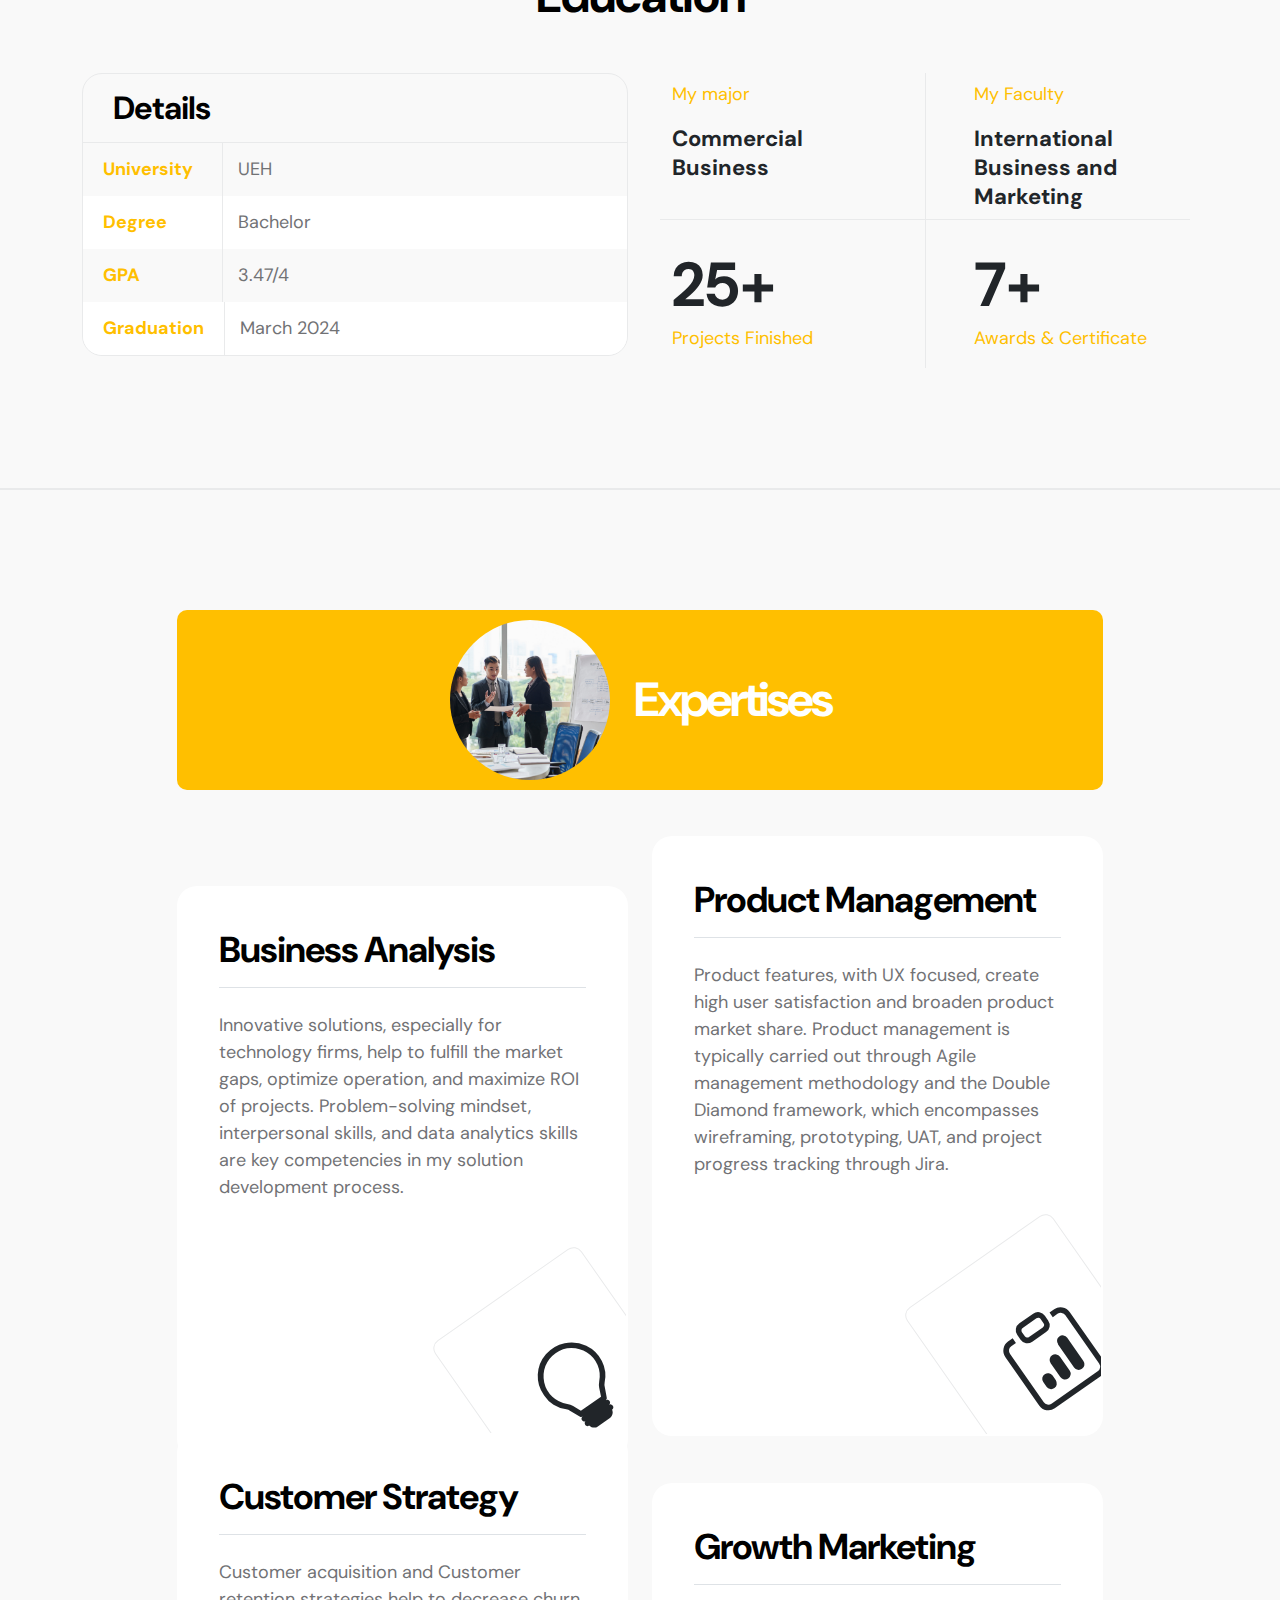
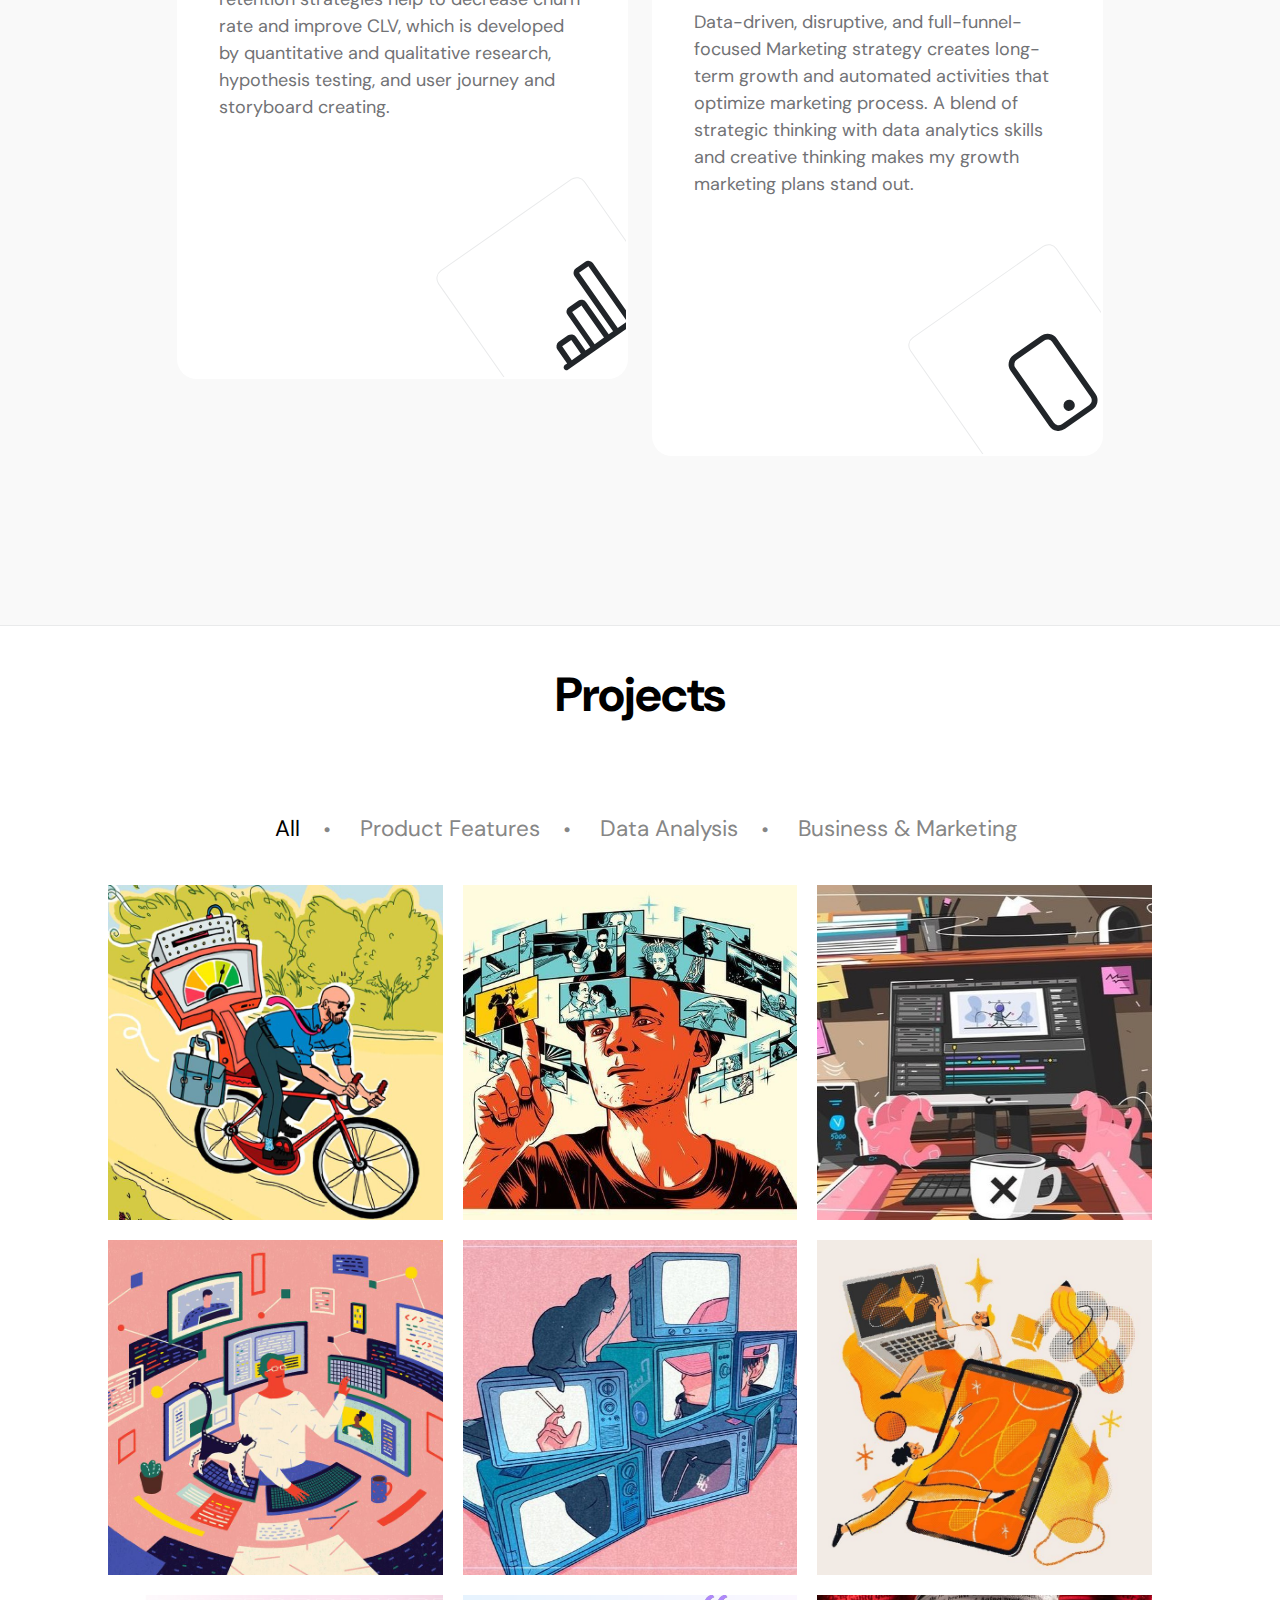
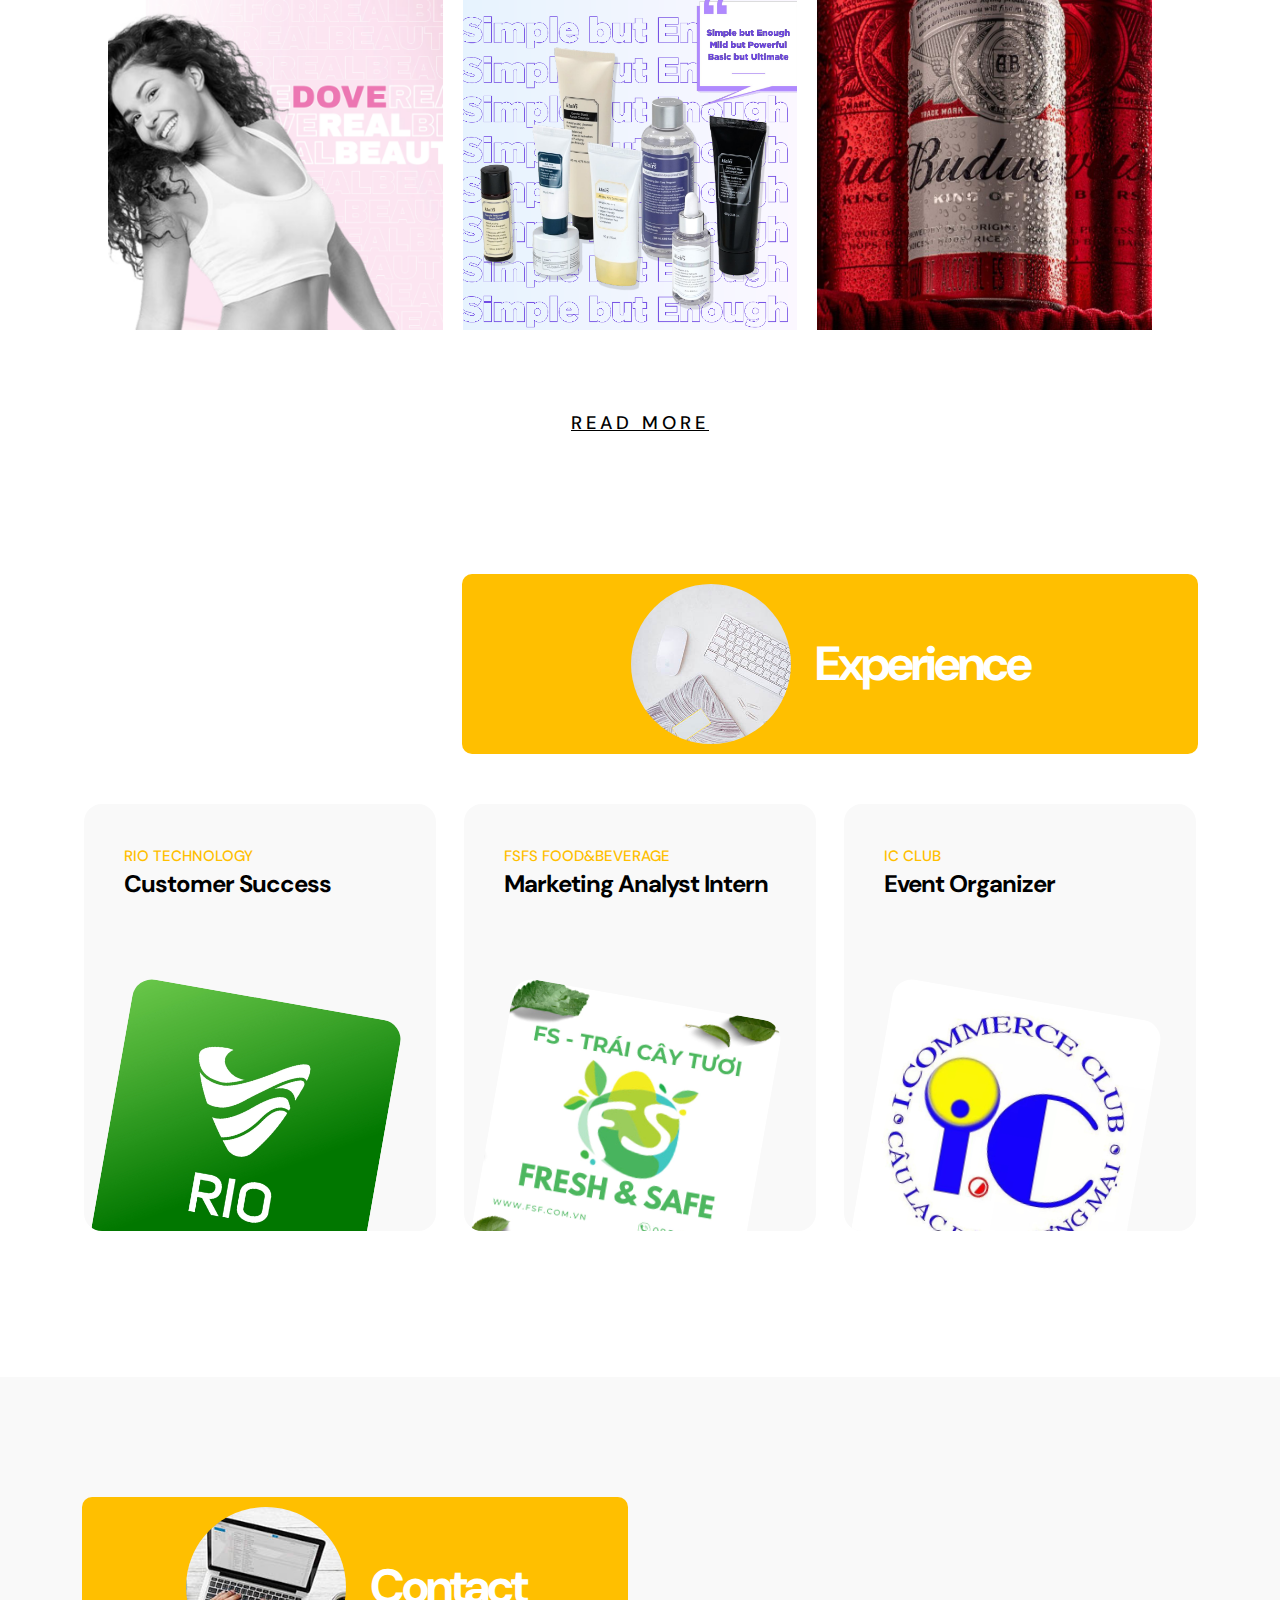
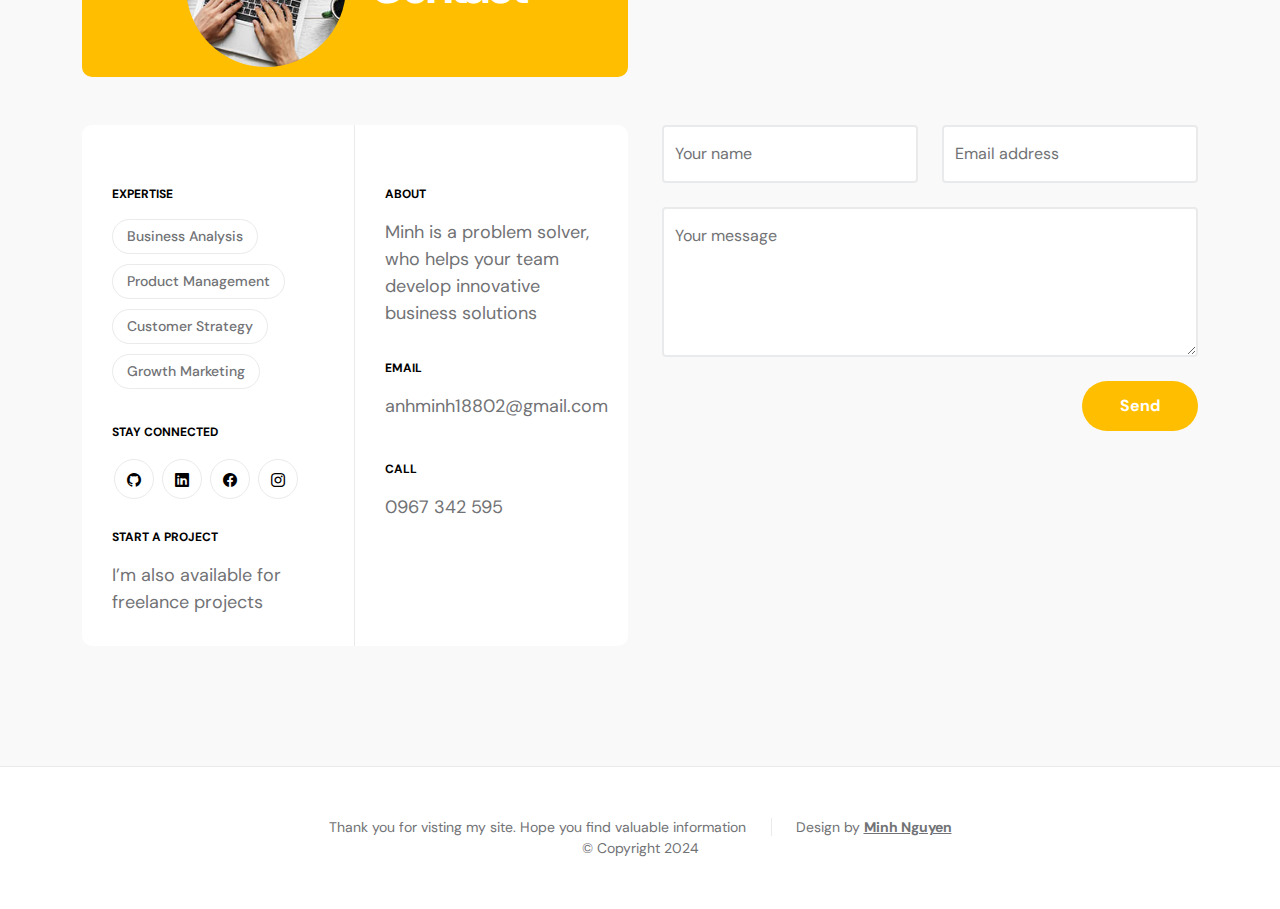
==== commit 6046bd6e: "Tuning single project" ====
--- a/index.html
+++ b/index.html
@@ -578,7 +578,7 @@
                                   
                             </div><!--tab-content-->
                             <p style="text-align: center;">
-                                <a class="hero__more-link" href="projects.html" target="_blank">Read more</a>
+                                <a class="hero__more-link" href="projects.html">Read more</a>
                             </p>
                             
                         </div>
@@ -796,4 +796,4 @@
         <script src="js/click-button.js"></script>
         <script src="js/scripts-data.js"></script>
     </body>
-</html>
+</html>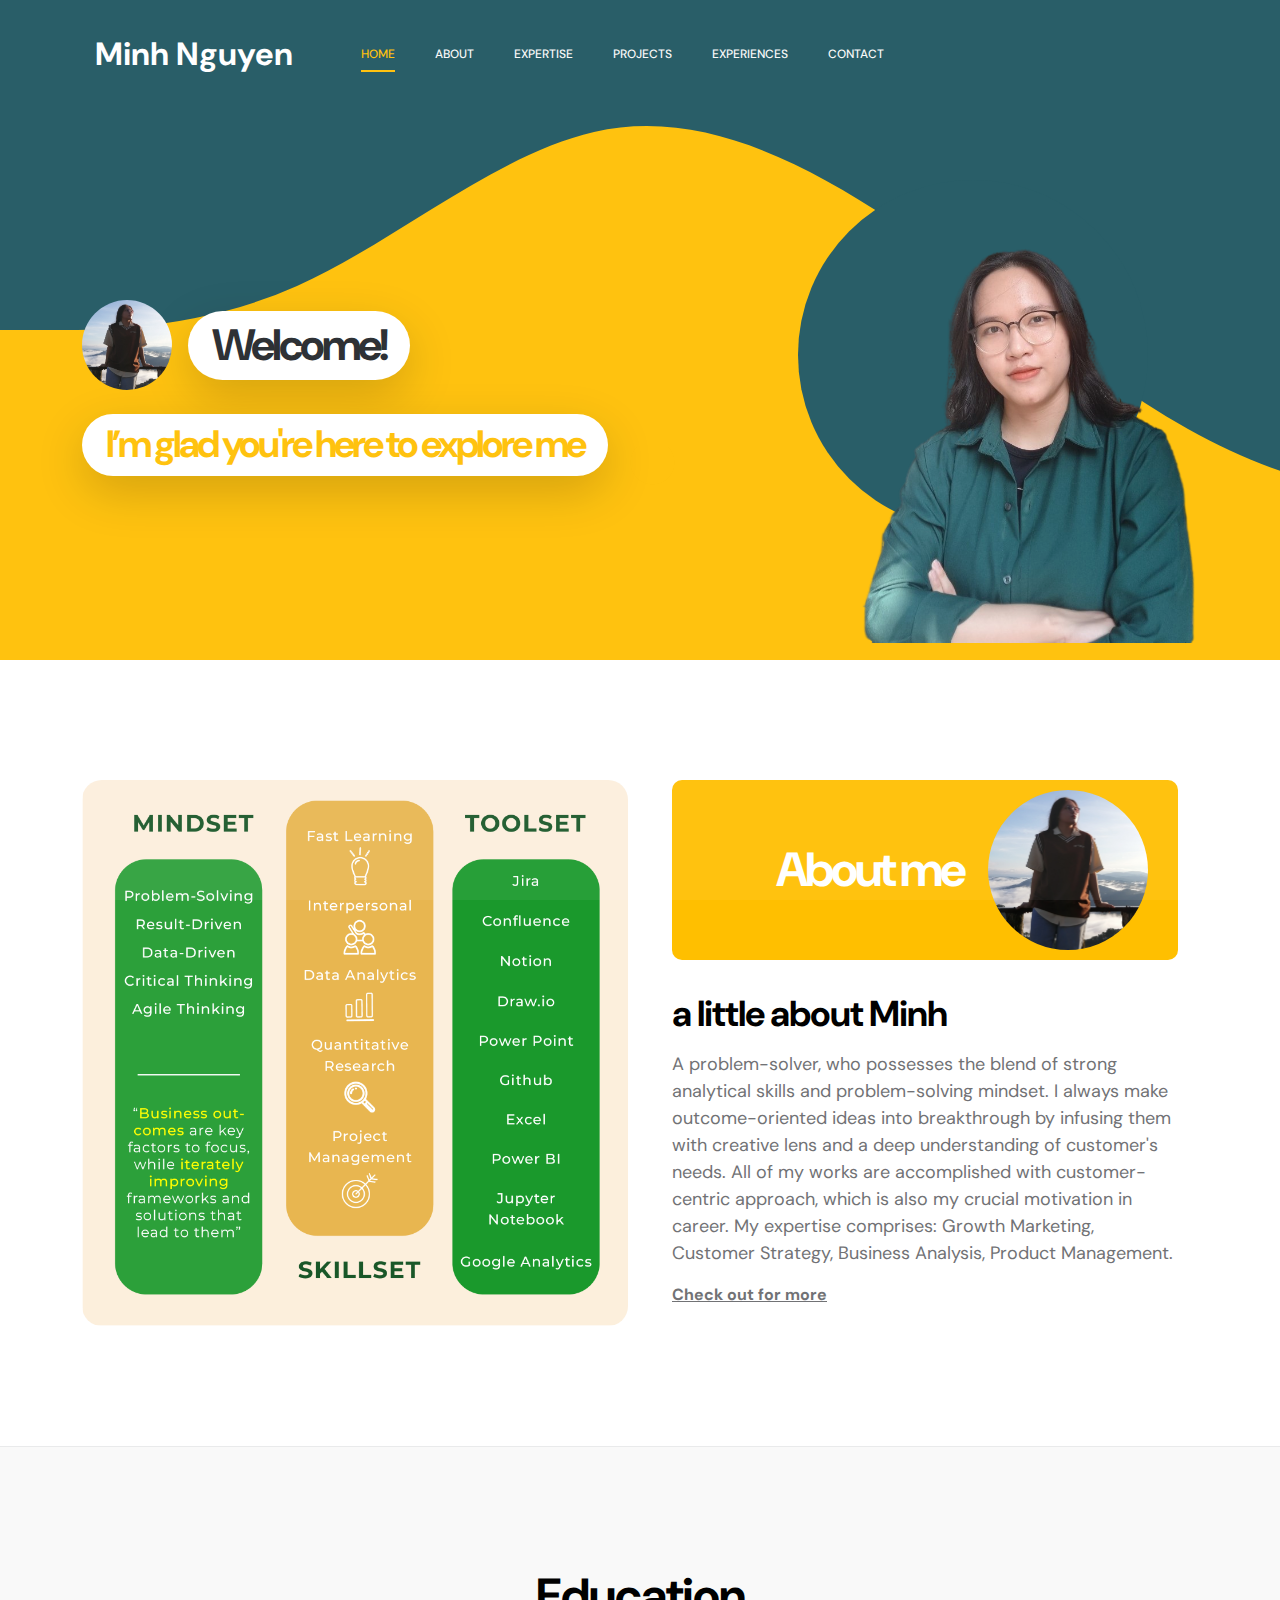
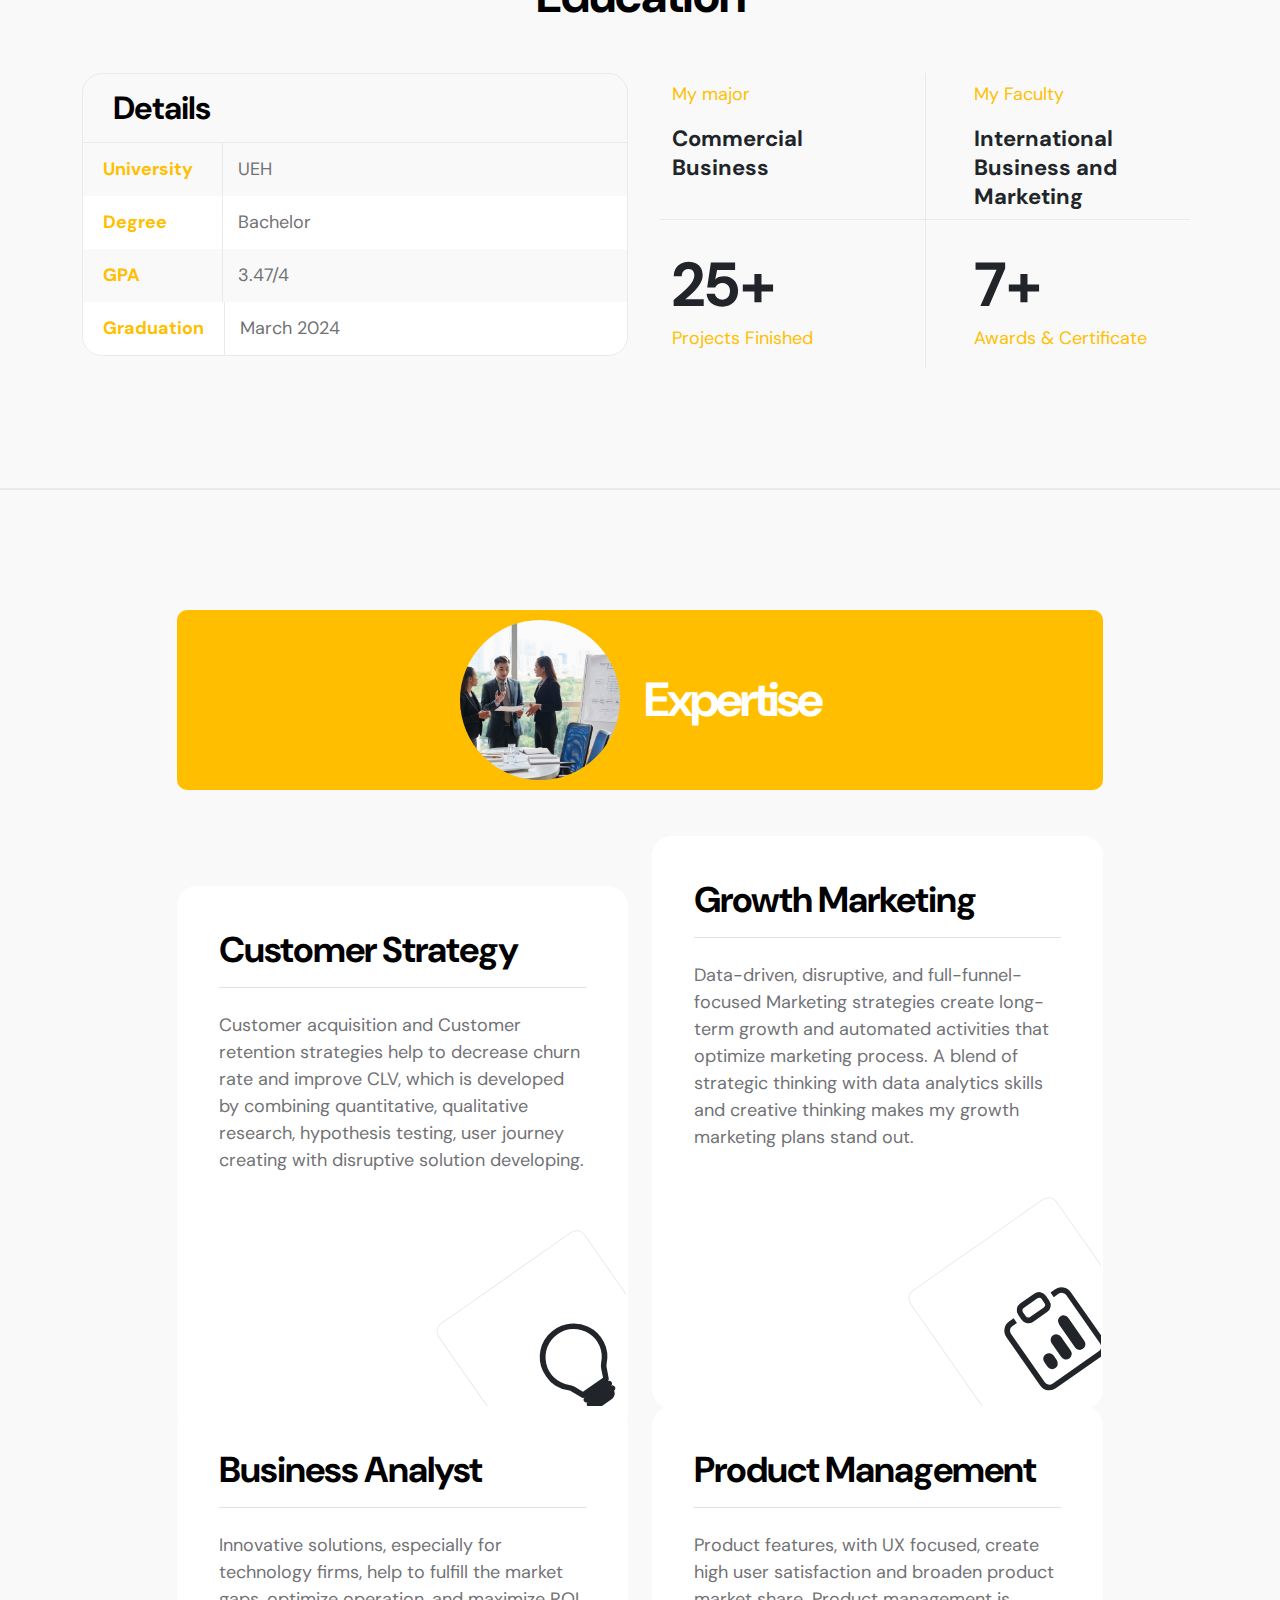
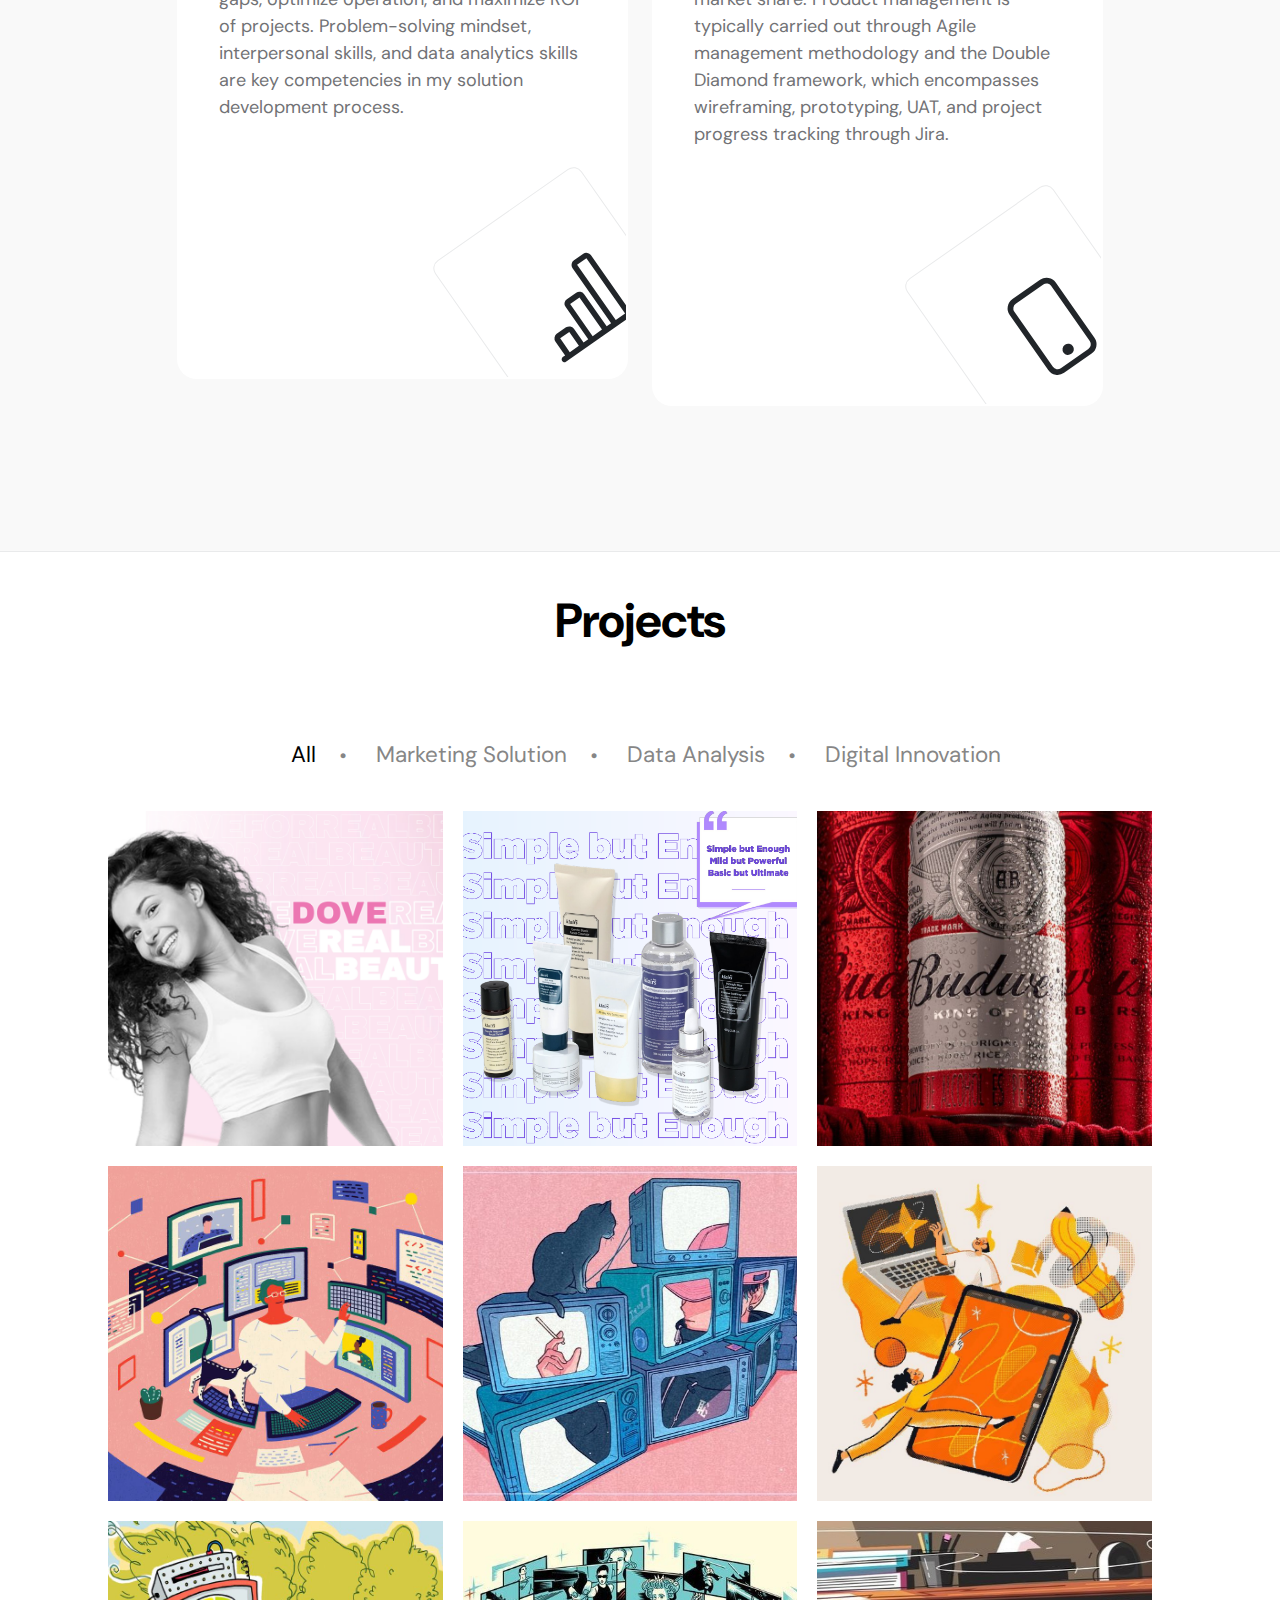
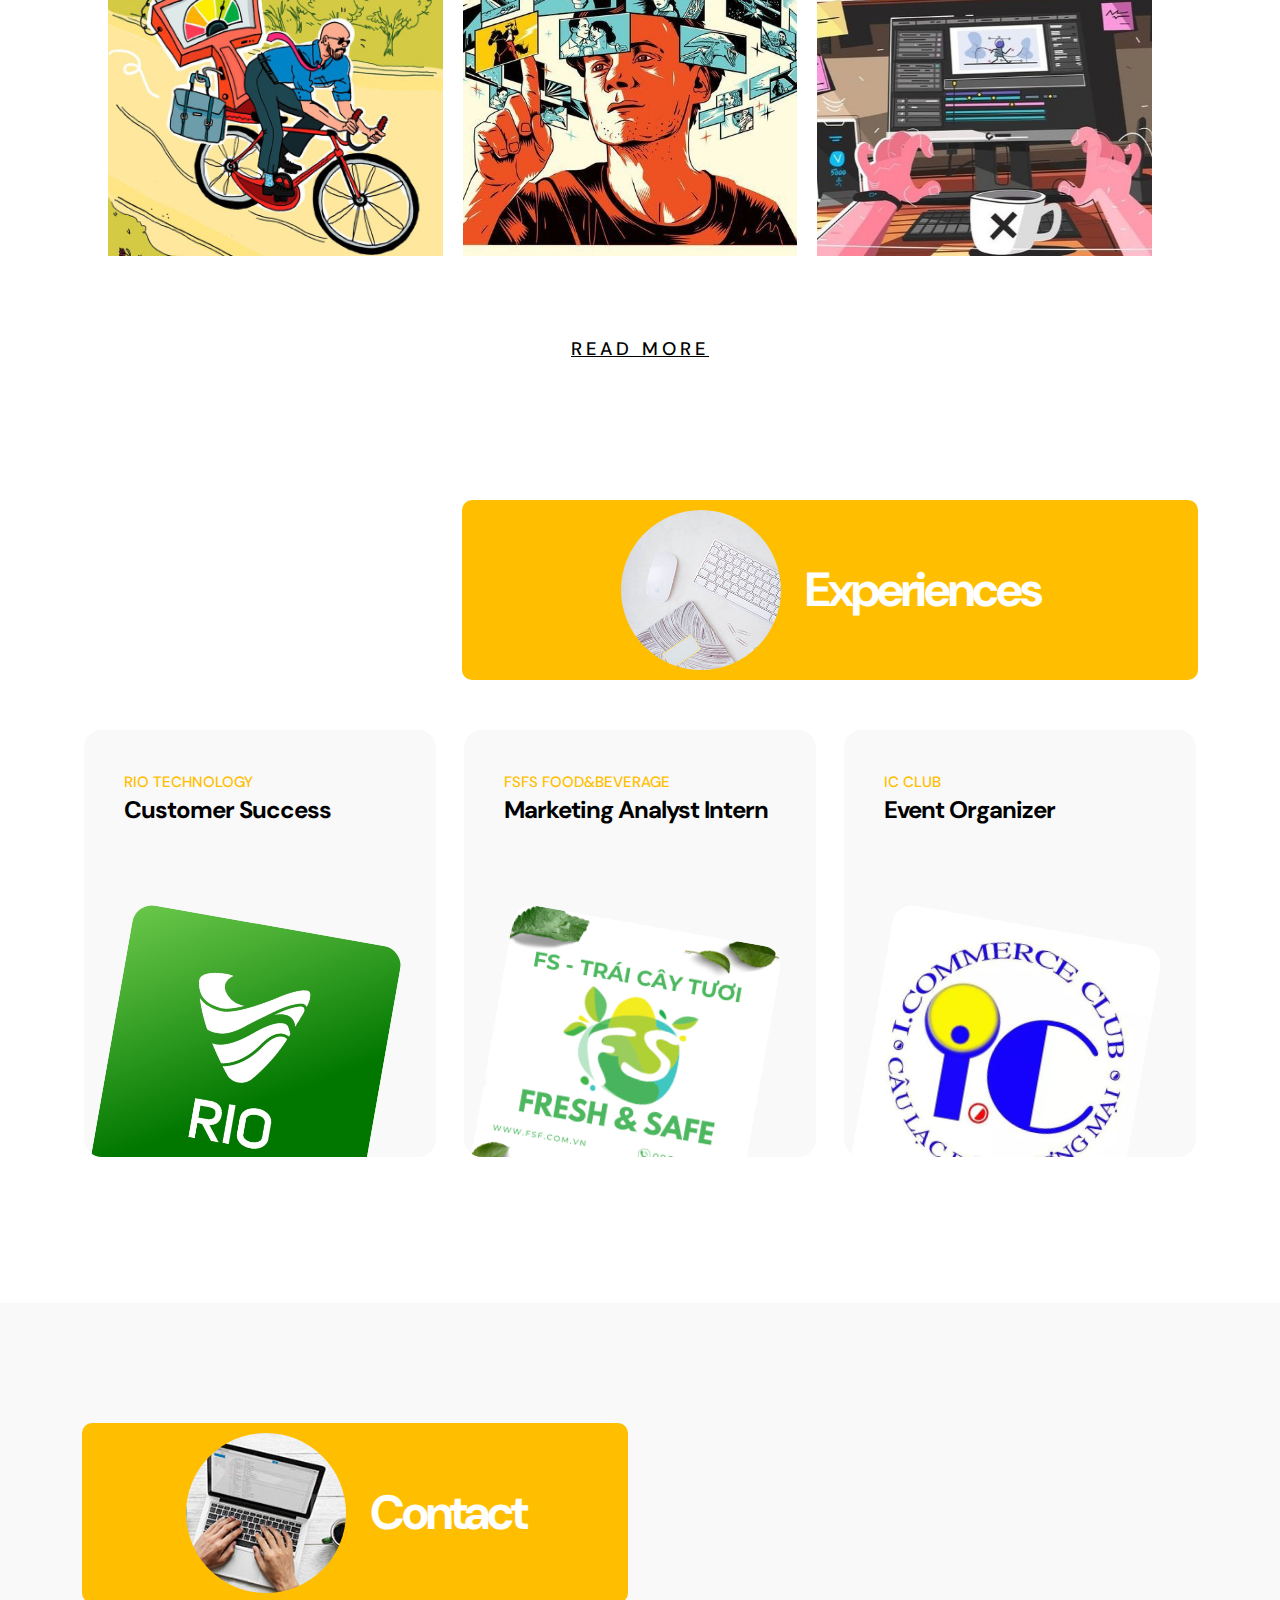
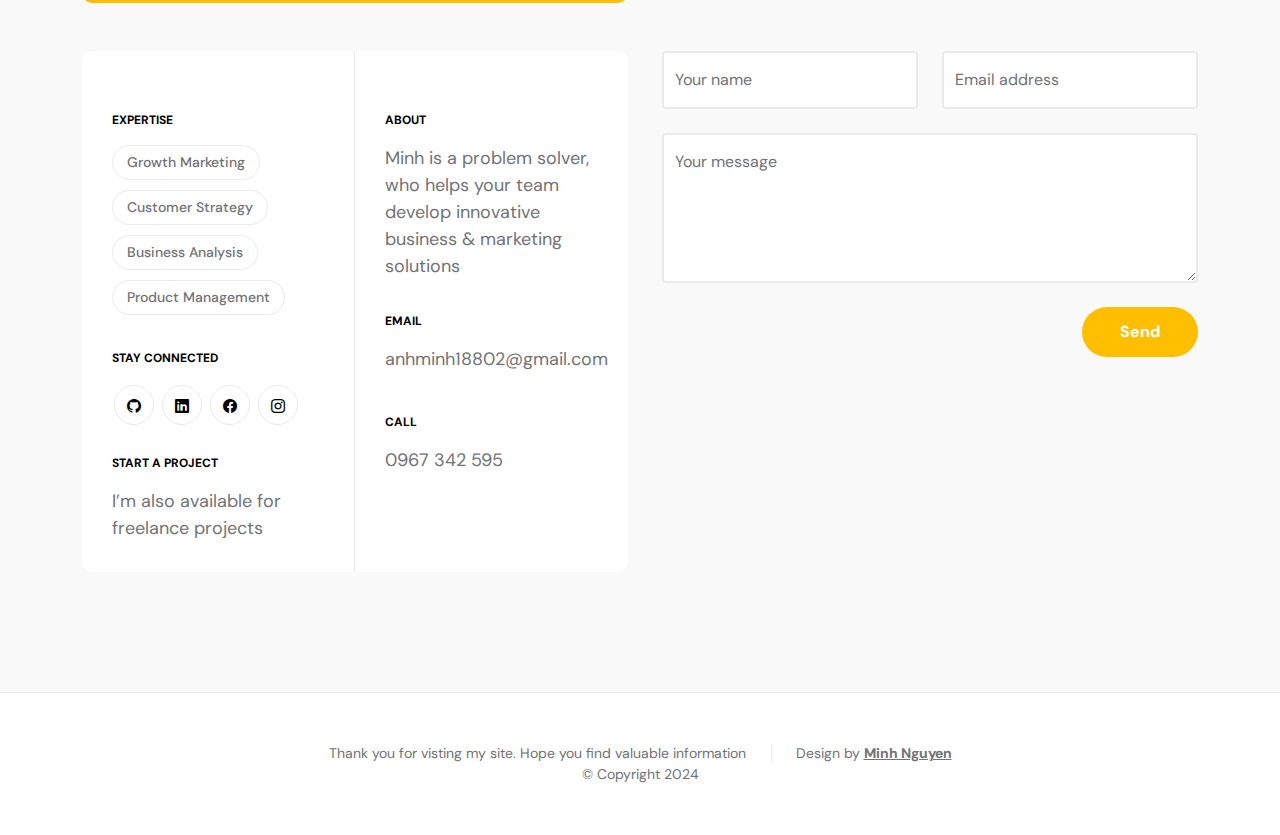
==== commit 077199aa: "Add files via upload" ====
--- a/index.html
+++ b/index.html
@@ -138,7 +138,10 @@
 
                                 <h3 class="pt-2 mb-3">a little about Minh</h3>
 
-                                <p>A problem-solver, who possesses the blend of strong analytical skills and problem-solving mindset. All of my works are accomplished with customer-centric approach, which is also my crucial motivation in career. My expertise comprises: Business Analysis, Product Management, Customer Strategy, Growth Marketing.</p>
+                                <p>A problem-solver, who possesses the blend of strong analytical skills and problem-solving mindset. 
+                                    I always make outcome-oriented ideas into breakthrough by infusing them with creative lens and a deep understanding of customer's needs.
+                                    All of my works are accomplished with customer-centric approach, which is also my crucial motivation in career.
+                                     My expertise comprises: Growth Marketing, Customer Strategy, Business Analysis, Product Management.</p>
                                 <a href="#expertises_section"><b><u>Check out for more</u></b></a>
                             </div>
                         </div>
@@ -231,17 +234,17 @@
                             <div class="section-title-wrap d-flex justify-content-center align-items-center mb-5">
                                 <img src="images/expertises_logo.jpg" class="avatar-image img-fluid" alt="">
 
-                                <h2 class="text-white ms-4 mb-0">Expertises</h2>
-                            </div>
-
+                                <h2 class="text-white ms-4 mb-0">Expertise</h2>
+                            </div>
+
+                            <!---------1st expertise---------->
                             <div class="row pt-lg-5">
                                 <div class="col-lg-6 col-12">
                                     <div class="services-thumb">
                                         <div class="d-flex flex-wrap align-items-center border-bottom mb-4 pb-3">
-                                            <h3 class="mb-0">Business Analysis</h3>
-                                        </div>
-                                        <p> Innovative solutions, especially for technology firms, help to fulfill the market gaps, optimize operation, and maximize ROI of projects. Problem-solving mindset, interpersonal skills, and data analytics skills are key competencies in my solution development process.
-                                        </p>
+                                            <h3 class="mb-0">Customer Strategy</h3>
+                                        </div>
+                                        <p>Customer acquisition and Customer retention strategies help to decrease churn rate and improve CLV, which is developed by combining quantitative, qualitative research, hypothesis testing, user journey creating with disruptive solution developing.</p>
 
                                         <div class="services-icon-wrap d-flex justify-content-center align-items-center">
                                             <i class="services-icon bi-lightbulb"></i>
@@ -249,7 +252,41 @@
                                     </div>
                                 </div>
 
-                                
+                                <!------2nd expertise------>
+                                <div class="col-lg-6 col-12">
+                                    <div class="services-thumb services-thumb-up">
+                                        <div class="d-flex flex-wrap align-items-center border-bottom mb-4 pb-3">
+                                            <h3 class="mb-0">Growth Marketing</h3>
+                                        </div>
+
+                                        <p>Data-driven, disruptive, and full-funnel-focused Marketing strategies create long-term growth and automated activities that optimize marketing process. A blend of strategic thinking with data analytics skills and creative thinking makes my growth marketing plans stand out.</p>
+
+                                        <div class="services-icon-wrap d-flex justify-content-center align-items-center">
+                                            <i class="services-icon bi-clipboard-data"></i>
+                                        </div>
+                                    </div>
+                                </div>
+
+                                <!-----3rd expertise------>
+                                <div class="col-lg-6 col-12">
+                                    <div class="services-thumb services-thumb-up">
+                                        <div class="d-flex flex-wrap align-items-center border-bottom mb-4 pb-3">
+                                            <h3 class="mb-0">Business Analyst</h3>
+                                        </div>
+
+                                        <p>
+                                            Innovative solutions, especially for technology firms, help to fulfill the market gaps, optimize operation, and maximize ROI of projects. Problem-solving mindset, interpersonal skills, and data analytics skills are key competencies in my solution development process.
+                                        </p>
+                                        
+
+                                        <div class="services-icon-wrap d-flex justify-content-center align-items-center">
+                                            <i class="services-icon bi-bar-chart-line"></i>
+                                        </div>
+                                    </div>
+                                </div>
+
+
+                                <!--------4th expertise--------->
                                 <div class="col-lg-6 col-12">
                                     <div class="services-thumb services-thumb-up">
                                         <div class="d-flex flex-wrap align-items-center border-bottom mb-4 pb-3">
@@ -257,38 +294,6 @@
                                         </div>
 
                                         <p>Product features, with UX focused, create high user satisfaction and broaden product market share. Product management is typically carried out through Agile management methodology and the Double Diamond framework, which encompasses wireframing, prototyping, UAT, and project progress tracking through Jira.</p>
-
-                                        <div class="services-icon-wrap d-flex justify-content-center align-items-center">
-                                            <i class="services-icon bi-clipboard-data"></i>
-                                        </div>
-                                    </div>
-                                </div>
-
-                                <div class="col-lg-6 col-12">
-                                    <div class="services-thumb services-thumb-up">
-                                        <div class="d-flex flex-wrap align-items-center border-bottom mb-4 pb-3">
-                                            <h3 class="mb-0">Customer Strategy</h3>
-                                        </div>
-
-                                        <p>
-                                            Customer acquisition and Customer retention strategies help to decrease churn rate and improve CLV, which is developed by quantitative and qualitative research, hypothesis testing, and user journey and storyboard creating.
-                                        </p>
-                                        
-
-                                        <div class="services-icon-wrap d-flex justify-content-center align-items-center">
-                                            <i class="services-icon bi-bar-chart-line"></i>
-                                        </div>
-                                    </div>
-                                </div>
-
-                                <div class="col-lg-6 col-12">
-                                    <div class="services-thumb">
-                                        <div class="d-flex flex-wrap align-items-center border-bottom mb-4 pb-3">
-                                            <h3 class="mb-0">Growth Marketing</h3>
-                                        </div>
-
-                                        <p>Data-driven, disruptive, and full-funnel-focused Marketing strategy creates long-term growth and automated activities that optimize marketing process. A blend of strategic thinking with data analytics skills and creative thinking makes my growth marketing plans stand out.
-                                    </p>
 
                                         <div class="services-icon-wrap d-flex justify-content-center align-items-center">
                                             <i class="services-icon bi-phone"></i>
@@ -315,14 +320,98 @@
             
                                 <ul class="tabs">
                                   <li data-tab-target="#all" class="active tab">all</li>
-                                  <li data-tab-target="#product-features" class="tab">Product features</li>
-                                  <li data-tab-target="#data-analysis" class="tab">Data analysis</li>
-                                  <li data-tab-target="#buz-mkt" class="tab">Business & Marketing</li>
+                                  <li data-tab-target="#buz-mkt" class="tab">Marketing Solution</li>
+                                  <li data-tab-target="#data-analysis" class="tab">Data Analysis</li>
+                                  <li data-tab-target="#product-features" class="tab">Digital Innovation</li>
                                 </ul>
             
                                 <div class="tab-content">
                                   <div id="all" data-tab-content class="active">
                                     <div class="tab-element">
+                                        <!----Marketing solution---->
+                                        <figure>
+                                            <a href="">
+                                                <img src="images/portfolio/BLM12_round1_cover_img.png"  class="tab-image">
+                                            </a>
+                                            <figcaption>
+                                                <div class="caption">
+                                                    <h3><a href="https://drive.google.com/file/d/1NIhzsHDDCDOuOtOfiLgPsonvz-pX0QRr/view?usp=sharing" target="_blank">Exploit Non-users in Deodorant market</a></h3>
+                                                    <span class="category">Marketing Solution</span>
+                                                </div>
+                                                    <a href="https://drive.google.com/file/d/1NIhzsHDDCDOuOtOfiLgPsonvz-pX0QRr/view?usp=sharing" target="_blank" class="btn-arrow light">
+                                                    <i class="bi bi-arrow-right"></i></a>
+                                            </figcaption>
+                                        </figure>
+                                        <figure>
+                                            <a href="">
+                                                <img src="images/portfolio/BLM12_round2_cover_img.png"  class="tab-image">
+                                            </a>
+                                            <figcaption>
+                                                <div class="caption">
+                                                    <h3><a href="https://drive.google.com/file/d/1gkIQZDSkemt-zf1o2IUNcXPBz87W8E7D/view?usp=sharing" target="_blank">Disruptive marketing plan for Dear Klairs</a></h3>
+                                                    <span class="category">Marketing Solution</span>
+                                                </div>
+                                                    <a href="https://drive.google.com/file/d/1gkIQZDSkemt-zf1o2IUNcXPBz87W8E7D/view?usp=sharing" target="_blank" class="btn-arrow light">
+                                                    <i class="bi bi-arrow-right"></i></a>
+                                            </figcaption>
+                                        </figure>
+                                        <figure>
+                                            <a href="">
+                                                <img src="images/portfolio/vyl_2024.jpeg"  class="tab-image">
+                                            </a>
+                                            <figcaption>
+                                                <div class="caption">
+                                                    <h3><a href="https://drive.google.com/file/d/1nXqNn8YkqZqufOycWyIv5O3FRwzcPE9t/view?usp=sharing" target="_blank">ICM plan for Budweiser</a></h3>
+                                                    <span class="category">Marketing Solution</span>
+                                                </div>
+                                                    <a href="https://drive.google.com/file/d/1nXqNn8YkqZqufOycWyIv5O3FRwzcPE9t/view?usp=sharing" target="_blank" class="btn-arrow light">
+                                                    <i class="bi bi-arrow-right"></i></a>
+                                            </figcaption>
+                                        </figure>
+                                        <!-----end marketing solution part------>
+
+                                        <!------Data analysis part-------->
+                                        <figure>
+                                            <a href="">
+                                                <img src="images/portfolio/CLV_improve.jpeg"  class="tab-image">
+                                            </a>
+                                            <figcaption>
+                                                <div class="caption">
+                                                    <h3><a href="https://github.com/Mkingmin/Solution_boosting_CLV_for_Viettel-Ecommerce" target="_blank">Solution boosting CLV for Viettel Ecommerce</a></h3>
+                                                    <span class="category">Data analysis</span>
+                                                </div>
+                                                    <a href="https://github.com/Mkingmin/Solution_boosting_CLV_for_Viettel-Ecommerce" class="btn-arrow light" target="_blank">
+                                                    <i class="bi bi-arrow-right"></i></a>
+                                            </figcaption>
+                                        </figure>
+                                        <figure>
+                                            <a href="">
+                                                <img src="images/portfolio/VieON_forecast.jpeg"  class="tab-image">
+                                            </a>
+                                            <figcaption>
+                                                <div class="caption">
+                                                    <h3><a href="https://github.com/Mkingmin/Forecast_VIP-Vieon_subscription" target="_blank">Forecast VIP subscription by Deep Learning</a></h3>
+                                                    <span class="category">Data analysis</span>
+                                                </div>
+                                                    <a href="https://github.com/Mkingmin/Forecast_VIP-Vieon_subscription" class="btn-arrow light" target="_blank">
+                                                        <i class="bi bi-arrow-right"></i></a>
+                                            </figcaption>
+                                        </figure>
+                                        <figure>
+                                            <a href="">
+                                                <img src="images/portfolio/potential_apps.jpeg"  class="tab-image">
+                                            </a>
+                                            <figcaption>
+                                                <div class="caption">
+                                                    <h3><a href="https://github.com/Mkingmin/Potential_app_analysis" target="_blank">Potential App Profiles</a></h3>
+                                                    <span class="category">Data analysis</span>
+                                                </div>
+                                                    <a href="https://github.com/Mkingmin/Potential_app_analysis" class="btn-arrow light" target="_blank">
+                                                    <i class="bi bi-arrow-right"></i></a>
+                                            </figcaption>
+                                        </figure>
+                                        <!----------end DA------------>
+                                        <!-----------Digital innovation ~ product features---------------->
                                         <figure>
                                             <a href="">
                                                 <img src="images/portfolio/Fin_score.jpeg"  class="tab-image">
@@ -330,7 +419,7 @@
                                             <figcaption>
                                                 <div class="caption">
                                                     <h3><a href="https://github.com/Mkingmin/Financial_Scoring_and_Suggestion" target="_blank">Financial Scoring & Suggestion</a></h3>
-                                                    <span class="category">Product features</span>
+                                                    <span class="category">Digital Innovation</span>
                                                 </div>
                                                 <a href="https://github.com/Mkingmin/Financial_Scoring_and_Suggestion" class="btn-arrow light" target="_blank">
                                                 <i class="bi bi-arrow-right"></i></a>
@@ -343,7 +432,7 @@
                                             <figcaption>
                                                 <div class="caption">
                                                     <h3><a href="single-standard.html">Personalized Tutorials - UX improve</a></h3>
-                                                    <span class="category">Product features</span>
+                                                    <span class="category">Digital Innovation</span>
                                                 </div>
                                                     <a href="single-standard.html" class="btn-arrow light">
                                                     <i class="bi bi-arrow-right"></i></a>
@@ -356,92 +445,18 @@
                                             <figcaption>
                                                 <div class="caption">
                                                     <h3><a href="https://github.com/Mkingmin/bpmn_visualization_practice" target="_blank">BPMN by visualization library</a></h3>
-                                                    <span class="category">Product featuers</span>
+                                                    <span class="category">Digital Innovation</span>
                                                 </div>
                                                     <a href="https://github.com/Mkingmin/bpmn_visualization_practice" class="btn-arrow light" target="_blank">
                                                     <i class="bi bi-arrow-right"></i></a>
                                             </figcaption>
                                         </figure>
-                                        <figure>
-                                            <a href="">
-                                                <img src="images/portfolio/CLV_improve.jpeg"  class="tab-image">
-                                            </a>
-                                            <figcaption>
-                                                <div class="caption">
-                                                    <h3><a href="https://github.com/Mkingmin/Solution_boosting_CLV_for_Viettel-Ecommerce" target="_blank">Solution boosting CLV for Viettel Ecommerce</a></h3>
-                                                    <span class="category">Data analysis</span>
-                                                </div>
-                                                    <a href="https://github.com/Mkingmin/Solution_boosting_CLV_for_Viettel-Ecommerce" class="btn-arrow light" target="_blank">
-                                                    <i class="bi bi-arrow-right"></i></a>
-                                            </figcaption>
-                                        </figure>
-                                        <figure>
-                                            <a href="">
-                                                <img src="images/portfolio/VieON_forecast.jpeg"  class="tab-image">
-                                            </a>
-                                            <figcaption>
-                                                <div class="caption">
-                                                    <h3><a href="https://github.com/Mkingmin/Forecast_VIP-Vieon_subscription" target="_blank">Forecast VIP subscription by Deep Learning</a></h3>
-                                                    <span class="category">Data analysis</span>
-                                                </div>
-                                                    <a href="https://github.com/Mkingmin/Forecast_VIP-Vieon_subscription" class="btn-arrow light" target="_blank">
-                                                        <i class="bi bi-arrow-right"></i></a>
-                                            </figcaption>
-                                        </figure>
-                                        <figure>
-                                            <a href="">
-                                                <img src="images/portfolio/potential_apps.jpeg"  class="tab-image">
-                                            </a>
-                                            <figcaption>
-                                                <div class="caption">
-                                                    <h3><a href="https://github.com/Mkingmin/Potential_app_analysis" target="_blank">Potential App Profiles</a></h3>
-                                                    <span class="category">Data analysis</span>
-                                                </div>
-                                                    <a href="https://github.com/Mkingmin/Potential_app_analysis" class="btn-arrow light" target="_blank">
-                                                    <i class="bi bi-arrow-right"></i></a>
-                                            </figcaption>
-                                        </figure>
-                                        <figure>
-                                            <a href="">
-                                                <img src="images/portfolio/BLM12_round1_cover_img.png"  class="tab-image">
-                                            </a>
-                                            <figcaption>
-                                                <div class="caption">
-                                                    <h3><a href="https://drive.google.com/file/d/1NIhzsHDDCDOuOtOfiLgPsonvz-pX0QRr/view?usp=sharing" target="_blank">Exploit Non-users in Deodorant market</a></h3>
-                                                    <span class="category">Business & Marketing</span>
-                                                </div>
-                                                    <a href="https://drive.google.com/file/d/1NIhzsHDDCDOuOtOfiLgPsonvz-pX0QRr/view?usp=sharing" target="_blank" class="btn-arrow light">
-                                                    <i class="bi bi-arrow-right"></i></a>
-                                            </figcaption>
-                                        </figure>
-                                        <figure>
-                                            <a href="">
-                                                <img src="images/portfolio/BLM12_round2_cover_img.png"  class="tab-image">
-                                            </a>
-                                            <figcaption>
-                                                <div class="caption">
-                                                    <h3><a href="https://drive.google.com/file/d/1gkIQZDSkemt-zf1o2IUNcXPBz87W8E7D/view?usp=sharing" target="_blank">Disruptive marketing plan for Dear Klairs</a></h3>
-                                                    <span class="category">Business & Marketing</span>
-                                                </div>
-                                                    <a href="https://drive.google.com/file/d/1gkIQZDSkemt-zf1o2IUNcXPBz87W8E7D/view?usp=sharing" target="_blank" class="btn-arrow light">
-                                                    <i class="bi bi-arrow-right"></i></a>
-                                            </figcaption>
-                                        </figure>
-                                        <figure>
-                                            <a href="">
-                                                <img src="images/portfolio/vyl_2024.jpeg"  class="tab-image">
-                                            </a>
-                                            <figcaption>
-                                                <div class="caption">
-                                                    <h3><a href="https://drive.google.com/file/d/1nXqNn8YkqZqufOycWyIv5O3FRwzcPE9t/view?usp=sharing" target="_blank">ICM plan for Budweiser</a></h3>
-                                                    <span class="category">Business & Marketing</span>
-                                                </div>
-                                                    <a href="https://drive.google.com/file/d/1nXqNn8YkqZqufOycWyIv5O3FRwzcPE9t/view?usp=sharing" target="_blank" class="btn-arrow light">
-                                                    <i class="bi bi-arrow-right"></i></a>
-                                            </figcaption>
-                                        </figure>
+                                        
+                                        <!-----------end Digital innovation------------>
                                       </div>
                                   </div>
+
+                                  <!------------- Sub-part of Digital innovation -------------->
                                   <div id="product-features" data-tab-content>
                                     <div class="tab-element">
                                         <figure>
@@ -451,7 +466,7 @@
                                             <figcaption>
                                                 <div class="caption">
                                                     <h3><a href="https://github.com/Mkingmin/Financial_Scoring_and_Suggestion" target="_blank">Financial Scoring & Suggestion</a></h3>
-                                                    <span class="category">Product features</span>
+                                                    <span class="category">Digital Innovation</span>
                                                 </div>
                                                 <a href="https://github.com/Mkingmin/Financial_Scoring_and_Suggestion" class="btn-arrow light" target="_blank">
                                                 <i class="bi bi-arrow-right"></i></a>
@@ -464,7 +479,7 @@
                                             <figcaption>
                                                 <div class="caption">
                                                     <h3><a href="single-standard.html">Personalized Tutorials - UX improve</a></h3>
-                                                    <span class="category">Product features</span>
+                                                    <span class="category">Digital Innovation</span>
                                                 </div>
                                                     <a href="single-standard.html" class="btn-arrow light">
                                                     <i class="bi bi-arrow-right"></i></a>
@@ -477,7 +492,7 @@
                                             <figcaption>
                                                 <div class="caption">
                                                     <h3><a href="https://github.com/Mkingmin/bpmn_visualization_practice" target="_blank">BPMN by visualization library</a></h3>
-                                                    <span class="category">Product featuers</span>
+                                                    <span class="category">Digital Innovation</span>
                                                 </div>
                                                     <a href="https://github.com/Mkingmin/bpmn_visualization_practice" class="btn-arrow light" target="_blank">
                                                     <i class="bi bi-arrow-right"></i></a>
@@ -487,6 +502,7 @@
                                     </div>
                                   </div>
 
+                                  <!------------- Sub-part of DA -------------->
                                   <div id="data-analysis" data-tab-content>
                                     <div class="tab-element">
                                         
@@ -532,6 +548,7 @@
                                     </div>
                                   </div>
 
+                                  <!------------- Sub-part of MKT -------------->
                                   <div id="buz-mkt" data-tab-content>
                                     <div class="tab-element">
                                         <figure>
@@ -541,7 +558,7 @@
                                             <figcaption>
                                                 <div class="caption">
                                                     <h3><a href="https://drive.google.com/file/d/1NIhzsHDDCDOuOtOfiLgPsonvz-pX0QRr/view?usp=sharing" target="_blank">Exploit Non-users in Deodorant market</a></h3>
-                                                    <span class="category">Business & Marketing</span>
+                                                    <span class="category">Marketing Solution</span>
                                                 </div>
                                                     <a href="https://drive.google.com/file/d/1NIhzsHDDCDOuOtOfiLgPsonvz-pX0QRr/view?usp=sharing" target="_blank" class="btn-arrow light">
                                                     <i class="bi bi-arrow-right"></i></a>
@@ -554,7 +571,7 @@
                                             <figcaption>
                                                 <div class="caption">
                                                     <h3><a href="https://drive.google.com/file/d/1gkIQZDSkemt-zf1o2IUNcXPBz87W8E7D/view?usp=sharing" target="_blank">Disruptive marketing plan for Dear Klairs</a></h3>
-                                                    <span class="category">Business & Marketing</span>
+                                                    <span class="category">Marketing Solution</span>
                                                 </div>
                                                     <a href="https://drive.google.com/file/d/1gkIQZDSkemt-zf1o2IUNcXPBz87W8E7D/view?usp=sharing" target="_blank" class="btn-arrow light">
                                                     <i class="bi bi-arrow-right"></i></a>
@@ -567,7 +584,7 @@
                                             <figcaption>
                                                 <div class="caption">
                                                     <h3><a href="https://drive.google.com/file/d/1nXqNn8YkqZqufOycWyIv5O3FRwzcPE9t/view?usp=sharing" target="_blank">ICM plan for Budweiser</a></h3>
-                                                    <span class="category">Business & Marketing</span>
+                                                    <span class="category">Marketing Solution</span>
                                                 </div>
                                                     <a href="https://drive.google.com/file/d/1nXqNn8YkqZqufOycWyIv5O3FRwzcPE9t/view?usp=sharing" target="_blank" class="btn-arrow light">
                                                     <i class="bi bi-arrow-right"></i></a>
@@ -598,7 +615,7 @@
                             <div class="section-title-wrap d-flex justify-content-center align-items-center mb-4">
                                 <img src="images/white-desk-work-study-aesthetics.jpg" class="avatar-image img-fluid" alt="">
 
-                                <h2 class="text-white ms-4 mb-0">Experience</h2>
+                                <h2 class="text-white ms-4 mb-0">Experiences</h2>
                             </div>
                         </div>
 
@@ -671,13 +688,13 @@
                                     <strong class="site-footer-title d-block mb-3">Expertise</strong>
 
                                     <ul class="footer-menu">
+                                        <li class="footer-menu-item footer-menu-link">Growth Marketing</li>
+
+                                        <li class="footer-menu-item footer-menu-link">Customer Strategy</li>
+
                                         <li class="footer-menu-item footer-menu-link">Business Analysis</li>
 
                                         <li class="footer-menu-item footer-menu-link">Product Management</li>
-
-                                        <li class="footer-menu-item footer-menu-link">Customer Strategy</li>
-
-                                        <li class="footer-menu-item footer-menu-link">Growth Marketing</li>
                                     </ul>
 
                                     <strong class="site-footer-title d-block mt-4 mb-3">Stay connected</strong>
@@ -703,7 +720,7 @@
                                     <strong class="site-footer-title d-block mb-3">About</strong>
 
                                     <p class="mb-2">
-                                        Minh is a problem solver, who helps your team develop innovative business solutions
+                                        Minh is a problem solver, who helps your team develop innovative business & marketing solutions
                               </p>
 
                                     <strong class="site-footer-title d-block mt-4 mb-3">Email</strong>
